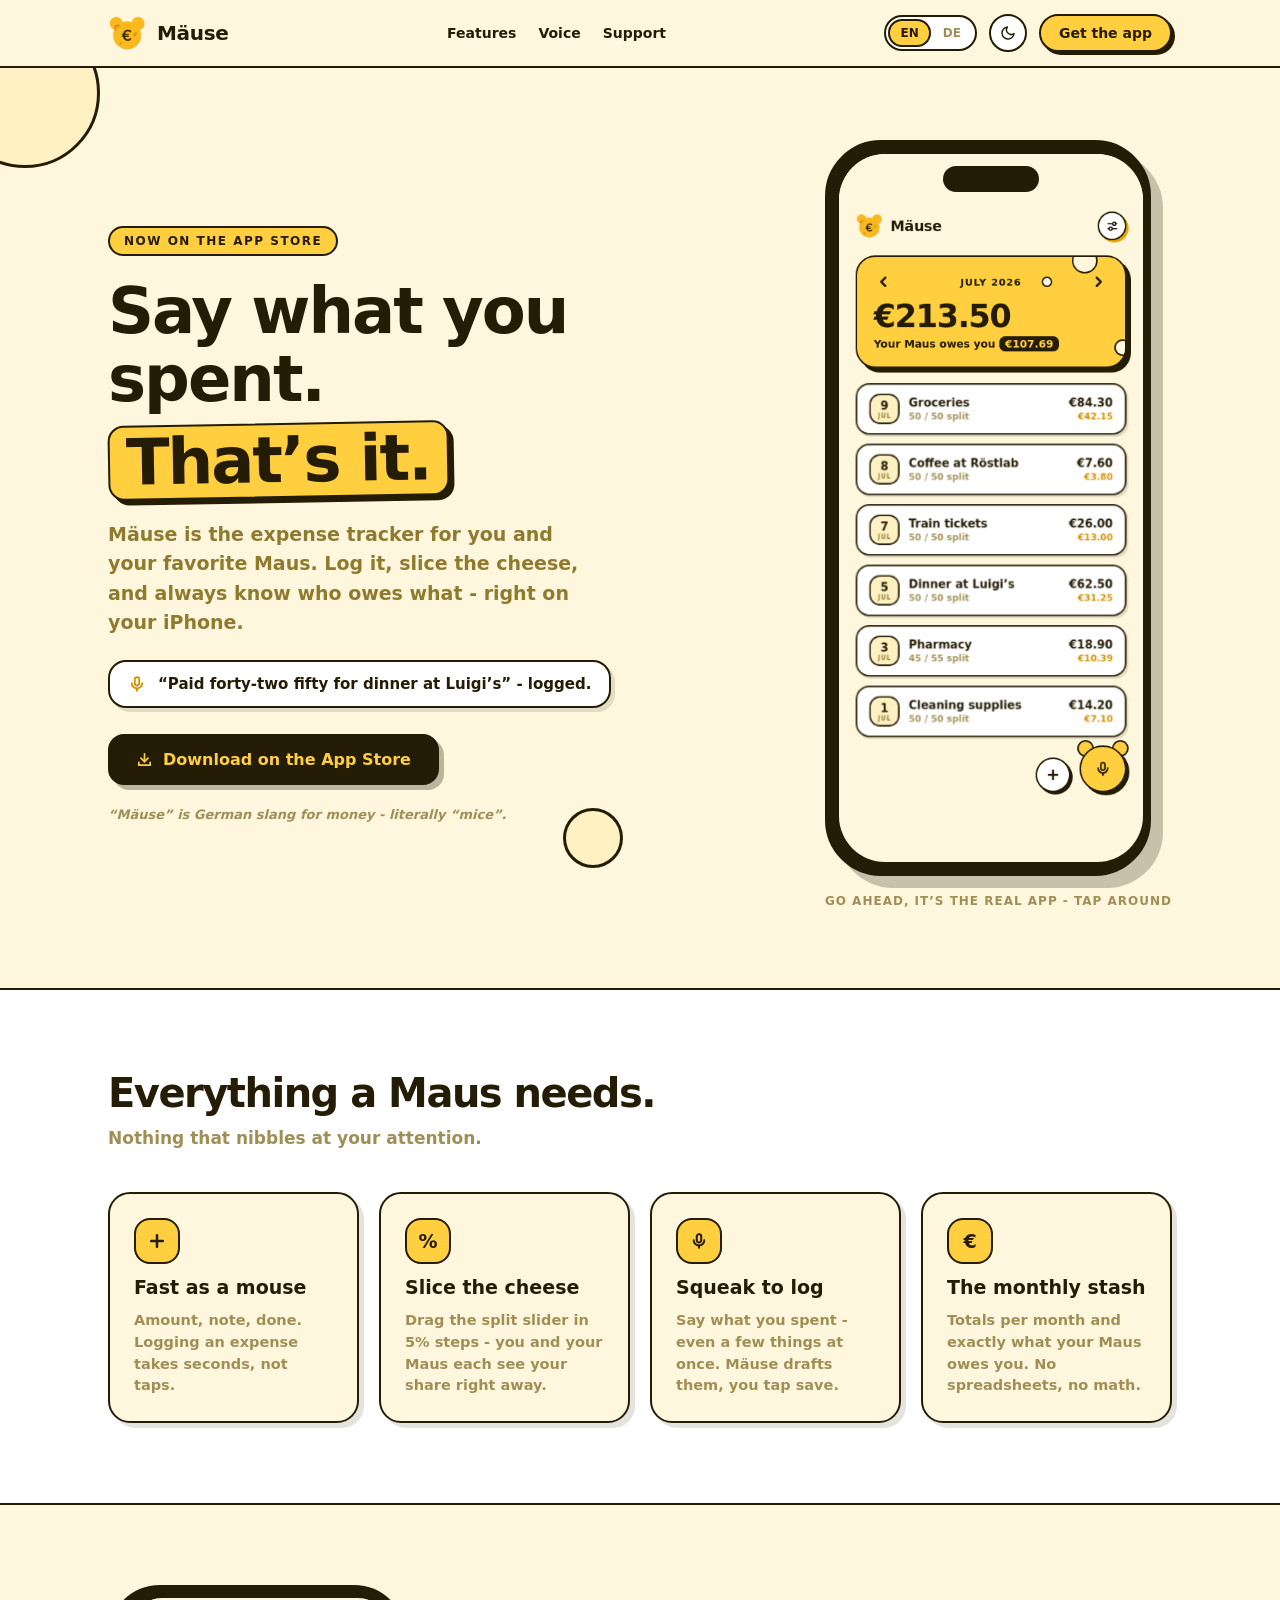
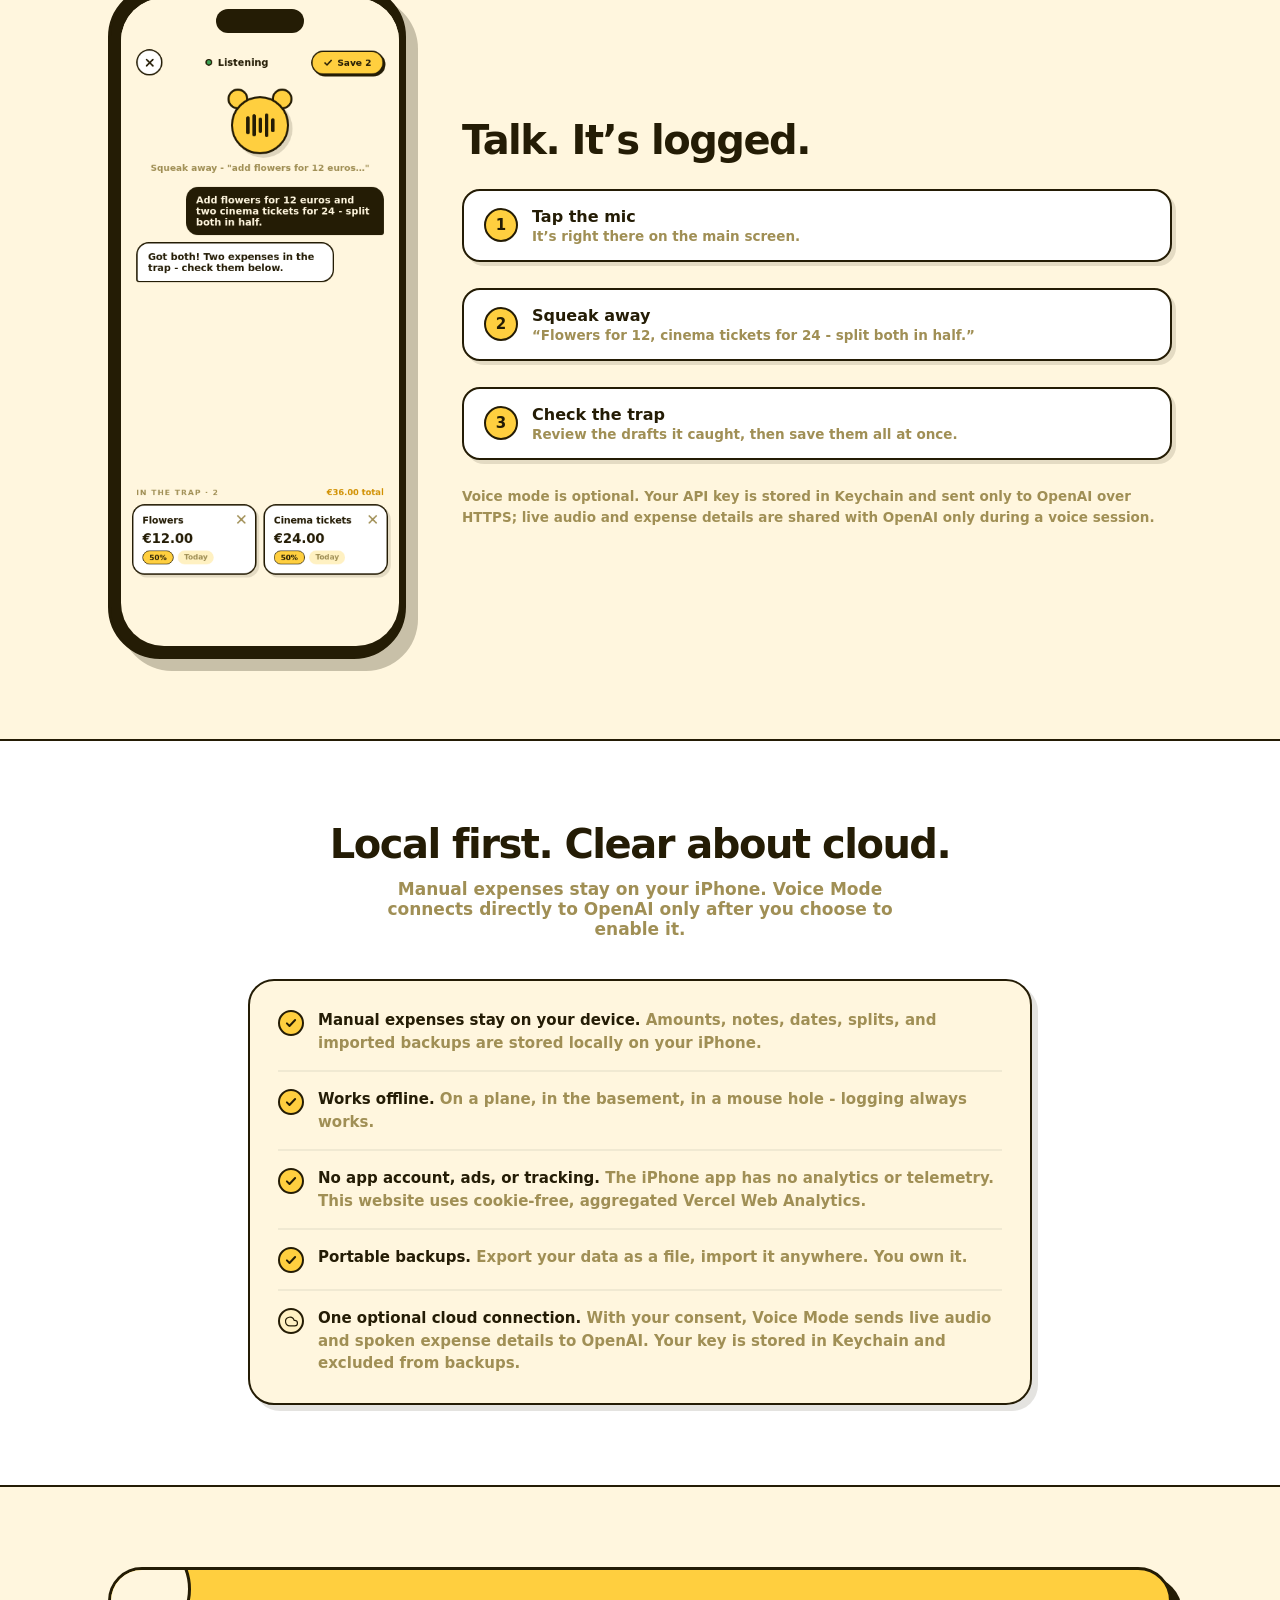
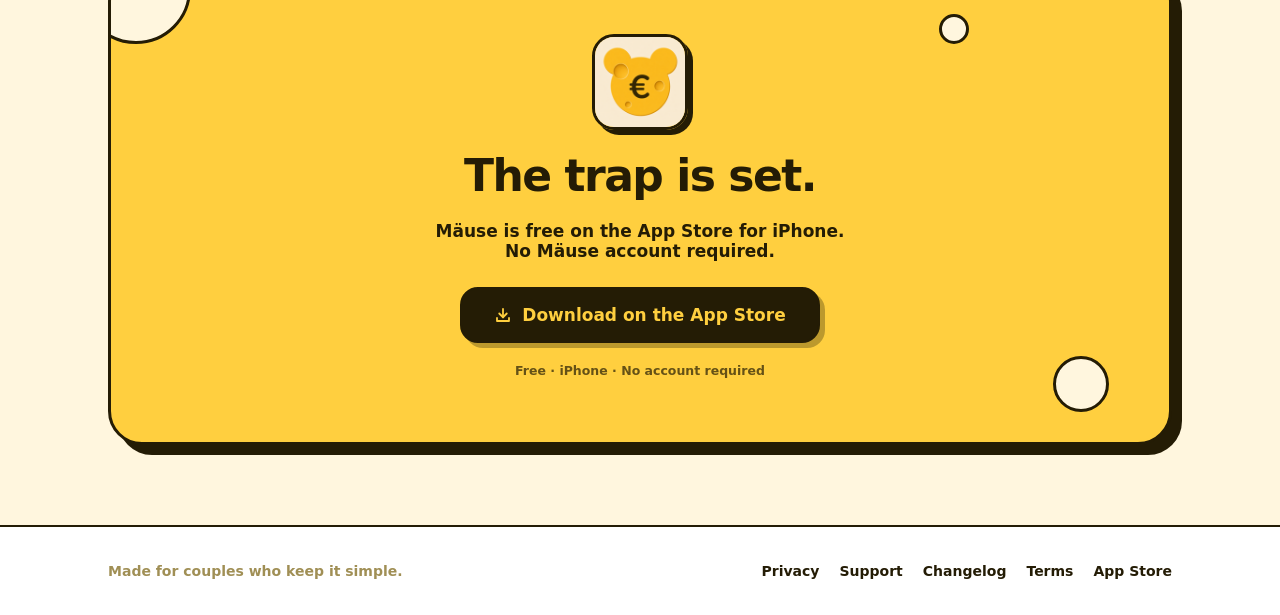
==== index.html @ eb9dfe43 "Remove public GitHub and source-code invitations from the site The iOS app repository is private. Dr" ====
<!DOCTYPE html>
<html lang="en">
<head>
<meta charset="UTF-8">
<meta name="viewport" content="width=device-width, initial-scale=1.0">
<title>Mäuse - Say what you spent. That's it.</title>
<meta name="description" content="Mäuse is a local-first iPhone expense tracker for two. Split shared costs, keep portable backups, and optionally add expenses with OpenAI-powered voice entry.">
<link rel="canonical" href="https://xn--muse-loa.app/">
<meta name="theme-color" content="#FFF6DE" media="(prefers-color-scheme: light)">
<meta name="theme-color" content="#211A09" media="(prefers-color-scheme: dark)">

<!-- Open Graph (Facebook, WhatsApp, iMessage, Slack, LinkedIn, …) -->
<meta property="og:type" content="website">
<meta property="og:url" content="https://xn--muse-loa.app/">
<meta property="og:site_name" content="Mäuse">
<meta property="og:title" content="Mäuse - Say what you spent. That's it.">
<meta property="og:description" content="A local-first expense tracker for two, with flexible splits, portable backups, and optional voice entry.">
<meta property="og:image" content="https://xn--muse-loa.app/assets/og-image.png">
<meta property="og:image:width" content="1200">
<meta property="og:image:height" content="630">
<meta property="og:image:alt" content="Mäuse coin-mouse logo with the tagline: Say what you spent. That's it.">
<meta property="og:locale" content="en_US">
<meta property="og:locale:alternate" content="de_DE">

<!-- Twitter / X -->
<meta name="twitter:card" content="summary_large_image">
<meta name="twitter:title" content="Mäuse - Say what you spent. That's it.">
<meta name="twitter:description" content="A local-first expense tracker for two, with flexible splits, portable backups, and optional voice entry.">
<meta name="twitter:image" content="https://xn--muse-loa.app/assets/og-image.png">
<meta name="twitter:image:alt" content="Mäuse coin-mouse logo with the tagline: Say what you spent. That's it.">

<link rel="icon" type="image/png" sizes="192x192" href="assets/coin-mouse.png">
<link rel="apple-touch-icon" href="assets/icon-180.png">
<link rel="stylesheet" href="style.css">
<script>
  // apply saved theme before first paint to avoid a flash
  try {
    if (localStorage.getItem('maeuse-site-theme') === 'dark') {
      document.documentElement.setAttribute('data-theme', 'dark');
    }
  } catch (e) {}
</script>
<script>
  window.va = window.va || function () { (window.vaq = window.vaq || []).push(arguments); };
</script>
<script defer src="/_vercel/insights/script.js"></script>
</head>
<body>

<!-- ===== HEADER ===== -->
<header class="site-header">
  <div class="container header-inner">
    <a href="#top" class="brand">
      <img class="brand-mark" src="assets/coin-mouse.png" alt="" aria-hidden="true">
      <span class="brand-name">Mäuse</span>
    </a>
    <nav class="main-nav">
      <a href="#features" data-i18n="navFeatures">Features</a>
      <a href="#voice" data-i18n="navVoice">Voice</a>
      <a href="support.html" data-i18n="navSupport">Support</a>
    </nav>
    <div class="header-actions">
      <div class="lang-switch" role="group" aria-label="Language">
        <button type="button" id="lang-en" aria-pressed="true">EN</button>
        <button type="button" id="lang-de" aria-pressed="false">DE</button>
      </div>
      <button type="button" class="icon-btn theme-toggle" id="theme-toggle" aria-label="Toggle dark mode">
        <svg class="icon-moon" width="16" height="16" viewBox="0 0 24 24" fill="none" stroke="currentColor" stroke-width="2.2" stroke-linecap="round" stroke-linejoin="round" aria-hidden="true"><path d="M21 12.79A9 9 0 1 1 11.21 3 7 7 0 0 0 21 12.79z"/></svg>
        <svg class="icon-sun" width="16" height="16" viewBox="0 0 24 24" fill="none" stroke="currentColor" stroke-width="2.2" stroke-linecap="round" aria-hidden="true"><circle cx="12" cy="12" r="4.5"/><line x1="12" y1="1.5" x2="12" y2="4"/><line x1="12" y1="20" x2="12" y2="22.5"/><line x1="1.5" y1="12" x2="4" y2="12"/><line x1="20" y1="12" x2="22.5" y2="12"/><line x1="4.6" y1="4.6" x2="6.3" y2="6.3"/><line x1="17.7" y1="17.7" x2="19.4" y2="19.4"/><line x1="4.6" y1="19.4" x2="6.3" y2="17.7"/><line x1="17.7" y1="6.3" x2="19.4" y2="4.6"/></svg>
      </button>
      <a href="#download" class="btn-nav-cta" data-i18n="navGet">Get the app</a>
    </div>
  </div>
</header>

<!-- ===== HERO ===== -->
<section id="top" class="hero">
  <div class="hole hole-1" aria-hidden="true"></div>
  <div class="hole hole-2" aria-hidden="true"></div>
  <div class="container hero-inner">
    <div class="hero-copy">
      <span class="hero-badge" data-i18n="badge">NOW ON THE APP STORE</span>
      <h1><span data-i18n="h1a">Say what you spent.</span><br><span class="h1-highlight" data-i18n="h1b">That's it.</span></h1>
      <p class="hero-sub" data-i18n="heroSub">Mäuse is the expense tracker for you and your favorite Maus. Log it, slice the cheese, and always know who owes what - right on your iPhone.</p>
      <div class="voice-hint">
        <svg width="18" height="18" viewBox="0 0 24 24" fill="none" stroke="#D19000" stroke-width="2.4" stroke-linecap="round" aria-hidden="true"><rect x="9" y="3" width="6" height="11" rx="3"/><path d="M5 11a7 7 0 0 0 14 0"/><line x1="12" y1="18" x2="12" y2="21"/></svg>
        <span data-i18n="voiceHint">"Paid forty-two fifty for dinner at Luigi's" - logged.</span>
      </div>
      <div class="hero-actions">
        <a href="https://apps.apple.com/de/app/m%C3%A4use/id6769447003" target="_blank" rel="noopener" class="btn-dark" data-link="appstore">
          <svg width="17" height="17" viewBox="0 0 24 24" fill="none" stroke="currentColor" stroke-width="2.4" stroke-linecap="round" stroke-linejoin="round" aria-hidden="true"><path d="M12 4v11"/><polyline points="7,10 12,15 17,10"/><path d="M4 16v4h16v-4"/></svg>
          <span data-i18n="downloadCta">Download on the App Store</span>
        </a>
      </div>
      <span class="slang-note" data-i18n="slang">"Mäuse" is German slang for money - literally "mice".</span>
    </div>

    <div class="phone-col">
      <div class="phone-frame lg">
        <div class="phone-screen">
          <div class="app-scale">
            <!-- ===== app mockup: main screen ===== -->
            <div class="app">
              <div class="app-top">
                <div class="app-brand">
                  <img class="app-mark" src="assets/coin-mouse.png" alt="" aria-hidden="true">
                  <span class="name">Mäuse</span>
                </div>
                <button type="button" class="app-settings-btn" id="app-settings" aria-label="Settings">
                  <svg width="15" height="15" viewBox="0 0 16 16"><line x1="2" y1="4.5" x2="14" y2="4.5" style="stroke:var(--icon)" stroke-width="1.8" stroke-linecap="round"/><line x1="2" y1="11.5" x2="14" y2="11.5" style="stroke:var(--icon)" stroke-width="1.8" stroke-linecap="round"/><circle cx="10.5" cy="4.5" r="2.2" style="fill:var(--card); stroke:var(--icon)" stroke-width="1.8"/><circle cx="5.5" cy="11.5" r="2.2" style="fill:var(--card); stroke:var(--icon)" stroke-width="1.8"/></svg>
                </button>
              </div>

              <div class="app-month-block" id="app-month-block">
                <div class="app-hero-card">
                  <div class="hole hole-a" aria-hidden="true"></div>
                  <div class="hole hole-b" aria-hidden="true"></div>
                  <div class="hole hole-c" aria-hidden="true"></div>
                  <div class="app-month-nav">
                    <button type="button" id="app-prev" aria-label="Previous month">
                      <svg width="26" height="26" viewBox="0 0 24 24" aria-hidden="true"><polyline points="14,7 9,12 14,17" fill="none" stroke="#241C05" stroke-width="2.8" stroke-linecap="round" stroke-linejoin="round"/></svg>
                    </button>
                    <span class="app-month-label" id="app-month-label">JULY 2026</span>
                    <button type="button" id="app-next" aria-label="Next month">
                      <svg width="26" height="26" viewBox="0 0 24 24" aria-hidden="true"><polyline points="10,7 15,12 10,17" fill="none" stroke="#241C05" stroke-width="2.8" stroke-linecap="round" stroke-linejoin="round"/></svg>
                    </button>
                  </div>
                  <div class="app-total">
                    <span class="big" id="app-total">€213.50</span>
                    <span class="owes">Your Maus owes you <span class="app-owes-chip" id="app-partner">€107.30</span></span>
                  </div>
                </div>
                <div class="app-list" id="app-list"></div>
              </div>

              <div class="app-fabs">
                <button type="button" class="app-fab app-fab-plus" id="app-plus" aria-label="New expense">
                  <div class="ear left"></div>
                  <div class="ear right"></div>
                  <div class="face">
                    <svg class="fab-glyph" width="20" height="20" viewBox="0 0 24 24" stroke-width="3" stroke-linecap="round"><line x1="12" y1="5" x2="12" y2="19"/><line x1="5" y1="12" x2="19" y2="12"/></svg>
                  </div>
                </button>
                <button type="button" class="app-fab app-fab-mic" id="app-mic" aria-label="Voice input">
                  <div class="ear left"></div>
                  <div class="ear right"></div>
                  <div class="face">
                    <svg class="fab-glyph" width="22" height="22" viewBox="0 0 24 24" fill="none" stroke-width="2.4" stroke-linecap="round"><rect x="9" y="3" width="6" height="11" rx="3"/><path d="M5 11a7 7 0 0 0 14 0"/><line x1="12" y1="18" x2="12" y2="21"/></svg>
                  </div>
                </button>
              </div>

              <!-- ===== editor sheet ===== -->
              <div class="app-overlay" id="ed-overlay" hidden>
                <div class="app-dim" data-close="ed"></div>
                <div class="app-sheet">
                  <div class="sheet-grab"><div></div></div>
                  <div class="sheet-head">
                    <button type="button" class="sheet-x" data-close="ed" aria-label="Close">
                      <svg width="13" height="13" viewBox="0 0 14 14" style="stroke:var(--icon)" stroke-width="2.4" stroke-linecap="round"><line x1="2" y1="2" x2="12" y2="12"/><line x1="12" y1="2" x2="2" y2="12"/></svg>
                    </button>
                    <span class="sheet-title" id="ed-title">New Expense</span>
                    <button type="button" class="sheet-save" id="ed-save" aria-label="Save expense">
                      <svg width="15" height="15" viewBox="0 0 16 16" fill="none" stroke="#241C05" stroke-width="2.6" stroke-linecap="round" stroke-linejoin="round"><polyline points="2.5,8.5 6,12 13.5,4"/></svg>
                    </button>
                  </div>
                  <div class="ed-amount">
                    <div class="ed-amount-row">
                      <span class="cur">€</span>
                      <span class="val empty" id="ed-amount">0.00</span>
                    </div>
                  </div>
                  <label class="ed-field" for="ed-note">
                    <span class="ed-field-icon" aria-hidden="true">
                      <svg width="13" height="13" viewBox="0 0 24 24" fill="none" stroke="#241C05" stroke-width="2.6" stroke-linecap="round" stroke-linejoin="round"><path d="M12 20h9"/><path d="M16.5 3.5a2.1 2.1 0 0 1 3 3L7 19l-4 1 1-4Z"/></svg>
                    </span>
                    <input id="ed-note" placeholder="Add a note" maxlength="40" autocomplete="off">
                  </label>
                  <button type="button" class="ed-field ed-date" id="ed-date" aria-label="Date">
                    <span class="ed-field-icon" aria-hidden="true">
                      <svg width="13" height="13" viewBox="0 0 24 24" fill="none" stroke="#241C05" stroke-width="2.6" stroke-linecap="round" stroke-linejoin="round"><rect x="3" y="5" width="18" height="16" rx="2"/><line x1="3" y1="10" x2="21" y2="10"/><line x1="8" y1="3" x2="8" y2="7"/><line x1="16" y1="3" x2="16" y2="7"/></svg>
                    </span>
                    <span class="ed-date-lab">DATE</span>
                    <span class="ed-date-val" id="ed-date-val">Jul 10, 2026</span>
                    <svg class="ed-date-chev" width="14" height="14" viewBox="0 0 24 24" fill="none" stroke="currentColor" stroke-width="2.8" stroke-linecap="round" stroke-linejoin="round" aria-hidden="true"><polyline points="9,6 15,12 9,18"/></svg>
                  </button>
                  <div class="ed-details">
                    <div class="ed-shares">
                      <div class="you">
                        <span class="lab">YOU</span>
                        <span class="pct" id="ed-you-pct">50%</span>
                        <span class="share" id="ed-you-share">€0.00</span>
                      </div>
                      <div class="maus">
                        <span class="lab">YOUR MAUS</span>
                        <span class="pct" id="ed-partner-pct">50%</span>
                        <span class="share" id="ed-partner-share">€0.00</span>
                      </div>
                    </div>
                    <div class="ed-bar" id="ed-bar" role="slider" aria-valuemin="0" aria-valuemax="100" aria-valuenow="50" aria-label="Partner share">
                      <div class="track"><div class="you-seg" id="ed-bar-you"></div><div class="maus-seg"></div></div>
                      <div class="handle" id="ed-bar-handle"></div>
                    </div>
                  </div>
                  <button type="button" class="ed-delete" id="ed-remove" hidden>
                    <svg width="14" height="14" viewBox="0 0 24 24" fill="none" stroke="currentColor" stroke-width="2.4" stroke-linecap="round" stroke-linejoin="round" aria-hidden="true"><polyline points="3,6 5,6 21,6"/><path d="M8 6V4h8v2"/><path d="M19 6l-1 14H6L5 6"/><line x1="10" y1="11" x2="10" y2="17"/><line x1="14" y1="11" x2="14" y2="17"/></svg>
                    Delete expense
                  </button>
                  <div class="ed-confirm" id="ed-confirm" hidden>
                    <div class="ed-confirm-card">
                      <span class="ed-confirm-title">Delete this expense?</span>
                      <button type="button" class="ed-confirm-yes" id="ed-confirm-yes">Delete expense</button>
                      <button type="button" class="ed-confirm-no" id="ed-confirm-no">Cancel</button>
                    </div>
                  </div>
                  <div class="ed-keypad" id="ed-keypad">
                    <button type="button" data-key="1">1</button>
                    <button type="button" data-key="2">2</button>
                    <button type="button" data-key="3">3</button>
                    <button type="button" data-key="4">4</button>
                    <button type="button" data-key="5">5</button>
                    <button type="button" data-key="6">6</button>
                    <button type="button" data-key="7">7</button>
                    <button type="button" data-key="8">8</button>
                    <button type="button" data-key="9">9</button>
                    <button type="button" data-key="." class="alt">.</button>
                    <button type="button" data-key="0">0</button>
                    <button type="button" data-key="back" class="alt" aria-label="Delete digit">⌫</button>
                  </div>
                </div>
              </div>

              <!-- ===== settings sheet ===== -->
              <div class="app-overlay" id="st-overlay" hidden>
                <div class="app-dim" data-close="st"></div>
                <div class="app-sheet">
                  <div class="sheet-grab"><div></div></div>
                  <div class="sheet-head">
                    <span class="st-title">Settings</span>
                    <button type="button" class="st-done" data-close="st">Done</button>
                  </div>
                  <div class="st-body">
                    <div class="st-card">
                      <span class="st-label">APPEARANCE</span>
                      <div class="st-seg" id="st-appearance">
                        <button type="button" data-val="System">System</button>
                        <button type="button" data-val="Light">Light</button>
                        <button type="button" data-val="Dark">Dark</button>
                      </div>
                      <div class="st-divider"></div>
                      <span class="st-label">LANGUAGE</span>
                      <div class="st-seg" id="st-language">
                        <button type="button" data-val="System">System</button>
                        <button type="button" data-val="English" class="sel">English</button>
                        <button type="button" data-val="Deutsch">Deutsch</button>
                      </div>
                    </div>
                    <div class="st-card">
                      <span class="st-label">VOICE MODE</span>
                      <div class="st-key-row">
                        <svg width="13" height="13" viewBox="0 0 24 24" fill="currentColor" aria-hidden="true" style="color:var(--sub)"><path d="M17 10V7a5 5 0 0 0-10 0v3H5v11h14V10h-2zm-8 0V7a3 3 0 0 1 6 0v3H9z"/></svg>
                        <div class="st-key-meta">
                          <span class="st-key-title">OpenAI API key</span>
                          <span class="key">sk-proj-••••••••••••</span>
                        </div>
                        <span class="ok">
                          <svg width="11" height="11" viewBox="0 0 16 16" fill="currentColor" aria-hidden="true"><path d="M8 1a7 7 0 1 0 0 14A7 7 0 0 0 8 1zm3.2 5.1L7.3 10.1 4.8 7.6l1-1 1.5 1.5 2.9-3z"/></svg>
                          Verified
                        </span>
                      </div>
                      <div class="st-toggle-row">
                        <div class="txt">
                          <span class="t">Enable Voice Mode</span>
                          <span class="b">Shows the mic button on the main screen</span>
                        </div>
                        <button type="button" class="st-toggle" id="st-voice-toggle" aria-pressed="true" aria-label="Enable voice mode"><div class="knob"></div></button>
                      </div>
                      <div class="st-toggle-row">
                        <div class="txt">
                          <span class="t">Haptic feedback</span>
                          <span class="b">Vibrate when listening starts and when expenses are captured</span>
                        </div>
                        <button type="button" class="st-toggle" id="st-haptics-toggle" aria-pressed="true" aria-label="Haptic feedback"><div class="knob"></div></button>
                      </div>
                    </div>
                    <div class="st-card">
                      <span class="st-label">BACKUP &amp; RESTORE</span>
                      <button type="button" class="st-export">
                        <svg width="15" height="15" viewBox="0 0 24 24" fill="none" stroke="#241C05" stroke-width="2.4" stroke-linecap="round" stroke-linejoin="round"><path d="M12 15V4"/><polyline points="7,9 12,4 17,9"/><path d="M4 15v4h16v-4"/></svg>
                        Export Backup
                      </button>
                      <button type="button" class="st-import">
                        <svg width="15" height="15" viewBox="0 0 24 24" fill="none" style="stroke:var(--icon)" stroke-width="2.4" stroke-linecap="round" stroke-linejoin="round"><path d="M12 4v11"/><polyline points="7,10 12,15 17,10"/><path d="M4 15v4h16v-4"/></svg>
                        Import Backup
                      </button>
                    </div>
                    <div class="st-card">
                      <span class="st-label">PRIVACY &amp; SUPPORT</span>
                      <a class="st-link" href="privacy.html" target="_blank" rel="noopener">
                        <svg width="14" height="14" viewBox="0 0 24 24" fill="currentColor" aria-hidden="true"><path d="M12 2 4 5v6c0 5 3.4 9.4 8 11 4.6-1.6 8-6 8-11V5l-8-3z"/></svg>
                        <span>Privacy Policy</span>
                        <svg class="st-link-ext" width="11" height="11" viewBox="0 0 24 24" fill="none" stroke="currentColor" stroke-width="2.6" stroke-linecap="round" stroke-linejoin="round" aria-hidden="true"><path d="M7 17 17 7"/><path d="M8 7h9v9"/></svg>
                      </a>
                      <a class="st-link" href="support.html" target="_blank" rel="noopener">
                        <svg width="14" height="14" viewBox="0 0 24 24" fill="currentColor" aria-hidden="true"><path d="M4 6h16v12H4V6zm2 2v2l6 3 6-3V8H6z"/></svg>
                        <span>Support</span>
                        <svg class="st-link-ext" width="11" height="11" viewBox="0 0 24 24" fill="none" stroke="currentColor" stroke-width="2.6" stroke-linecap="round" stroke-linejoin="round" aria-hidden="true"><path d="M7 17 17 7"/><path d="M8 7h9v9"/></svg>
                      </a>
                      <a class="st-link" href="terms.html" target="_blank" rel="noopener">
                        <svg width="14" height="14" viewBox="0 0 24 24" fill="currentColor" aria-hidden="true"><path d="M7 3h8l4 4v14H7V3zm8 1.5V8h3.5L15 4.5z"/></svg>
                        <span>Terms of Use</span>
                        <svg class="st-link-ext" width="11" height="11" viewBox="0 0 24 24" fill="none" stroke="currentColor" stroke-width="2.6" stroke-linecap="round" stroke-linejoin="round" aria-hidden="true"><path d="M7 17 17 7"/><path d="M8 7h9v9"/></svg>
                      </a>
                    </div>
                    <button type="button" class="st-card st-help" id="st-help">
                      <svg width="18" height="18" viewBox="0 0 24 24" fill="none" stroke="currentColor" stroke-width="2.4" stroke-linecap="round" aria-hidden="true"><circle cx="12" cy="12" r="9"/><path d="M9.5 9.5a2.5 2.5 0 1 1 3.6 2.2c-.8.4-1.6 1-1.6 2.3"/><circle cx="12" cy="17" r="1" fill="currentColor" stroke="none"/></svg>
                      <div class="txt">
                        <span class="t">Help &amp; About</span>
                        <span class="b">Review the Mäuse welcome guide</span>
                      </div>
                      <svg class="st-help-chev" width="12" height="12" viewBox="0 0 24 24" fill="none" stroke="currentColor" stroke-width="2.8" stroke-linecap="round" stroke-linejoin="round" aria-hidden="true"><polyline points="9,6 15,12 9,18"/></svg>
                    </button>
                  </div>
                </div>
              </div>

              <!-- ===== voice overlay ===== -->
              <div class="app-voice-overlay" id="vc-overlay" hidden>
                <div class="app-voice-top">
                  <button type="button" class="app-voice-x" data-close="vc" aria-label="Close voice input">
                    <svg width="13" height="13" viewBox="0 0 14 14" style="stroke:var(--icon)" stroke-width="2.4" stroke-linecap="round"><line x1="2" y1="2" x2="12" y2="12"/><line x1="12" y1="2" x2="2" y2="12"/></svg>
                  </button>
                  <div class="app-voice-state">
                    <div class="dot"></div>
                    <span class="label" id="vc-state">Listening…</span>
                  </div>
                  <button type="button" class="app-voice-save disabled" id="vc-save">
                    <svg width="13" height="13" viewBox="0 0 16 16" fill="none" stroke="#241C05" stroke-width="2.6" stroke-linecap="round" stroke-linejoin="round"><polyline points="2.5,8.5 6,12 13.5,4"/></svg>
                    <span id="vc-save-label">Save</span>
                  </button>
                </div>
                <div class="app-voice-mouse-block">
                  <div class="app-voice-mouse" aria-hidden="true">
                    <div class="ear left"></div>
                    <div class="ear right"></div>
                    <div class="face">
                      <div class="bar b1"></div>
                      <div class="bar b2"></div>
                      <div class="bar b3"></div>
                      <div class="bar b4"></div>
                      <div class="bar b5"></div>
                    </div>
                  </div>
                  <span class="app-voice-hint">Squeak away - "add flowers for 12 euros…"</span>
                </div>
                <div class="app-transcript">
                  <div class="bubble-user" id="vc-user" hidden><div class="bubble">Add flowers for 12 euros and two cinema tickets for 24 - split both in half.</div></div>
                  <div class="bubble-app" id="vc-app" hidden><div class="bubble">Got both! Two expenses in the trap - check them below.</div></div>
                </div>
                <div class="app-tray">
                  <div class="app-tray-head">
                    <span class="label" id="vc-count">IN THE TRAP · 0</span>
                    <span class="total" id="vc-total"></span>
                  </div>
                  <div class="none" id="vc-none">Nothing captured yet - keep talking.</div>
                  <div class="app-drafts" id="vc-drafts"></div>
                </div>
              </div>
            </div>
          </div>
          <div class="phone-notch" aria-hidden="true"></div>
        </div>
      </div>
      <p class="phone-caption" data-i18n="tapAround">GO AHEAD, IT'S THE REAL APP - TAP AROUND</p>
    </div>
  </div>
</section>

<!-- ===== FEATURES ===== -->
<section id="features" class="section on-card">
  <div class="container section-inner">
    <h2 data-i18n="featTitle">Everything a Maus needs.</h2>
    <p class="section-sub" data-i18n="featSub">Nothing that nibbles at your attention.</p>
    <div class="features-grid">
      <div class="feature-card">
        <div class="feature-icon">
          <svg width="20" height="20" viewBox="0 0 24 24" stroke="#241C05" stroke-width="3" stroke-linecap="round" aria-hidden="true"><line x1="12" y1="5" x2="12" y2="19"/><line x1="5" y1="12" x2="19" y2="12"/></svg>
        </div>
        <h3 data-i18n="f1t">Fast as a mouse</h3>
        <p data-i18n="f1b">Amount, note, done. Logging an expense takes seconds, not taps.</p>
      </div>
      <div class="feature-card">
        <div class="feature-icon">%</div>
        <h3 data-i18n="f2t">Slice the cheese</h3>
        <p data-i18n="f2b">Drag the split slider in 5% steps - you and your Maus each see your share right away.</p>
      </div>
      <div class="feature-card">
        <div class="feature-icon">
          <svg width="18" height="18" viewBox="0 0 24 24" fill="none" stroke="#241C05" stroke-width="2.6" stroke-linecap="round" aria-hidden="true"><rect x="9" y="3" width="6" height="11" rx="3"/><path d="M5 11a7 7 0 0 0 14 0"/><line x1="12" y1="18" x2="12" y2="21"/></svg>
        </div>
        <h3 data-i18n="f3t">Squeak to log</h3>
        <p data-i18n="f3b">Say what you spent - even a few things at once. Mäuse drafts them, you tap save.</p>
      </div>
      <div class="feature-card">
        <div class="feature-icon">€</div>
        <h3 data-i18n="f4t">The monthly stash</h3>
        <p data-i18n="f4b">Totals per month and exactly what your Maus owes you. No spreadsheets, no math.</p>
      </div>
    </div>
  </div>
</section>

<!-- ===== VOICE ===== -->
<section id="voice" class="section">
  <div class="container voice-inner">
    <div class="phone-col">
      <div class="phone-frame md">
        <div class="phone-screen">
          <div class="app-scale">
            <!-- ===== app mockup: voice screen ===== -->
            <div class="app">
              <div class="app-voice-top">
                <div class="app-voice-x" aria-hidden="true">
                  <svg width="13" height="13" viewBox="0 0 14 14" style="stroke:var(--icon)" stroke-width="2.4" stroke-linecap="round"><line x1="2" y1="2" x2="12" y2="12"/><line x1="12" y1="2" x2="2" y2="12"/></svg>
                </div>
                <div class="app-voice-state">
                  <div class="dot"></div>
                  <span class="label">Listening</span>
                </div>
                <div class="app-voice-save">
                  <svg width="13" height="13" viewBox="0 0 16 16" fill="none" stroke="#241C05" stroke-width="2.6" stroke-linecap="round" stroke-linejoin="round" aria-hidden="true"><polyline points="2.5,8.5 6,12 13.5,4"/></svg>
                  <span>Save 2</span>
                </div>
              </div>
              <div class="app-voice-mouse-block">
                <div class="app-voice-mouse" aria-hidden="true">
                  <div class="ear left"></div>
                  <div class="ear right"></div>
                  <div class="face">
                    <div class="bar b1"></div>
                    <div class="bar b2"></div>
                    <div class="bar b3"></div>
                    <div class="bar b4"></div>
                    <div class="bar b5"></div>
                  </div>
                </div>
                <span class="app-voice-hint">Squeak away - "add flowers for 12 euros…"</span>
              </div>
              <div class="app-transcript">
                <div class="bubble-user"><div class="bubble">Add flowers for 12 euros and two cinema tickets for 24 - split both in half.</div></div>
                <div class="bubble-app"><div class="bubble">Got both! Two expenses in the trap - check them below.</div></div>
              </div>
              <div class="app-tray">
                <div class="app-tray-head">
                  <span class="label">IN THE TRAP · 2</span>
                  <span class="total">€36.00 total</span>
                </div>
                <div class="app-drafts">
                  <div class="app-draft">
                    <div class="app-draft-head">
                      <span class="desc">Flowers</span>
                      <svg width="14" height="14" viewBox="0 0 14 14" style="stroke:var(--sub)" stroke-width="2.2" stroke-linecap="round" aria-hidden="true"><line x1="2" y1="2" x2="12" y2="12"/><line x1="12" y1="2" x2="2" y2="12"/></svg>
                    </div>
                    <span class="amount">€12.00</span>
                    <div class="app-draft-chips"><span class="pct">50%</span><span class="when">Today</span></div>
                  </div>
                  <div class="app-draft">
                    <div class="app-draft-head">
                      <span class="desc">Cinema tickets</span>
                      <svg width="14" height="14" viewBox="0 0 14 14" style="stroke:var(--sub)" stroke-width="2.2" stroke-linecap="round" aria-hidden="true"><line x1="2" y1="2" x2="12" y2="12"/><line x1="12" y1="2" x2="2" y2="12"/></svg>
                    </div>
                    <span class="amount">€24.00</span>
                    <div class="app-draft-chips"><span class="pct">50%</span><span class="when">Today</span></div>
                  </div>
                </div>
              </div>
            </div>
          </div>
          <div class="phone-notch" aria-hidden="true"></div>
        </div>
      </div>
    </div>

    <div class="voice-steps">
      <h2 data-i18n="vTitle">Talk. It's logged.</h2>
      <div class="voice-step">
        <span class="step-num">1</span>
        <div class="voice-step-text">
          <span class="t" data-i18n="v1t">Tap the mic</span>
          <span class="b" data-i18n="v1b">It's right there on the main screen.</span>
        </div>
      </div>
      <div class="voice-step">
        <span class="step-num">2</span>
        <div class="voice-step-text">
          <span class="t" data-i18n="v2t">Squeak away</span>
          <span class="b" data-i18n="v2b">"Flowers for 12, cinema tickets for 24 - split both in half."</span>
        </div>
      </div>
      <div class="voice-step">
        <span class="step-num">3</span>
        <div class="voice-step-text">
          <span class="t" data-i18n="v3t">Check the trap</span>
          <span class="b" data-i18n="v3b">Review the drafts it caught, then save them all at once.</span>
        </div>
      </div>
      <p class="voice-note" data-i18n="vNote">Voice mode is optional. Your API key is stored in Keychain and sent only to OpenAI over HTTPS; live audio and expense details are shared with OpenAI only during a voice session.</p>
    </div>
  </div>
</section>

<!-- ===== PRIVACY ===== -->
<section id="privacy" class="section on-card">
  <div class="container privacy-inner">
    <h2 data-i18n="pTitle">Local first. Clear about cloud.</h2>
    <p class="section-sub" data-i18n="pSub">Manual expenses stay on your iPhone. Voice Mode connects directly to OpenAI only after you choose to enable it.</p>
    <div class="privacy-card">
      <div class="privacy-item">
        <span class="privacy-check" aria-hidden="true"><svg width="12" height="12" viewBox="0 0 16 16" fill="none" stroke="#241C05" stroke-width="2.6" stroke-linecap="round" stroke-linejoin="round"><polyline points="2.5,8.5 6,12 13.5,4"/></svg></span>
        <div class="privacy-text"><strong data-i18n="p1t">Manual expenses stay on your device.</strong> <span data-i18n="p1b">Amounts, notes, dates, splits, and imported backups are stored locally on your iPhone.</span></div>
      </div>
      <div class="privacy-item">
        <span class="privacy-check" aria-hidden="true"><svg width="12" height="12" viewBox="0 0 16 16" fill="none" stroke="#241C05" stroke-width="2.6" stroke-linecap="round" stroke-linejoin="round"><polyline points="2.5,8.5 6,12 13.5,4"/></svg></span>
        <div class="privacy-text"><strong data-i18n="p2t">Works offline.</strong> <span data-i18n="p2b">On a plane, in the basement, in a mouse hole - logging always works.</span></div>
      </div>
      <div class="privacy-item">
        <span class="privacy-check" aria-hidden="true"><svg width="12" height="12" viewBox="0 0 16 16" fill="none" stroke="#241C05" stroke-width="2.6" stroke-linecap="round" stroke-linejoin="round"><polyline points="2.5,8.5 6,12 13.5,4"/></svg></span>
        <div class="privacy-text"><strong data-i18n="p3t">No app account, ads, or tracking.</strong> <span data-i18n="p3b">The iPhone app has no analytics or telemetry. This website uses cookie-free, aggregated Vercel Web Analytics.</span></div>
      </div>
      <div class="privacy-item">
        <span class="privacy-check" aria-hidden="true"><svg width="12" height="12" viewBox="0 0 16 16" fill="none" stroke="#241C05" stroke-width="2.6" stroke-linecap="round" stroke-linejoin="round"><polyline points="2.5,8.5 6,12 13.5,4"/></svg></span>
        <div class="privacy-text"><strong data-i18n="p4t">Portable backups.</strong> <span data-i18n="p4b">Export your data as a file, import it anywhere. You own it.</span></div>
      </div>
      <div class="privacy-item">
        <span class="privacy-check neutral" aria-hidden="true"><svg width="13" height="13" viewBox="0 0 24 24" fill="none" style="stroke:var(--icon)" stroke-width="2.2" stroke-linecap="round" stroke-linejoin="round"><path d="M18 10h-1.26A8 8 0 1 0 9 20h9a5 5 0 0 0 0-10z"/></svg></span>
        <div class="privacy-text"><strong data-i18n="p5t">One optional cloud connection.</strong> <span data-i18n="p5b">With your consent, Voice Mode sends live audio and spoken expense details to OpenAI. Your key is stored in Keychain and excluded from backups.</span></div>
      </div>
    </div>
  </div>
</section>

<!-- ===== DOWNLOAD ===== -->
<section id="download" class="section">
  <div class="container download-inner">
    <div class="download-banner">
      <div class="hole hole-a" aria-hidden="true"></div>
      <div class="hole hole-b" aria-hidden="true"></div>
      <div class="hole hole-c" aria-hidden="true"></div>
      <img class="download-appicon" src="assets/icon-192.png" alt="Mäuse app icon" width="96" height="96">
      <h2 data-i18n="dlTitle">The trap is set.</h2>
      <p data-i18n="dlBody">Mäuse is free on the App Store for iPhone. No Mäuse account required.</p>
      <a href="https://apps.apple.com/de/app/m%C3%A4use/id6769447003" target="_blank" rel="noopener" class="btn-download" data-link="appstore">
        <svg width="18" height="18" viewBox="0 0 24 24" fill="none" stroke="currentColor" stroke-width="2.4" stroke-linecap="round" stroke-linejoin="round" aria-hidden="true"><path d="M12 4v11"/><polyline points="7,10 12,15 17,10"/><path d="M4 16v4h16v-4"/></svg>
        <span data-i18n="downloadCta">Download on the App Store</span>
      </a>
      <span class="download-meta" data-i18n="dlMeta">Free · iPhone · No account required</span>
    </div>
  </div>
</section>

<!-- ===== FOOTER ===== -->
<footer class="site-footer">
  <div class="container footer-inner">
    <span class="footer-tag" data-i18n="footerTag">Made for couples who keep it simple.</span>
    <div class="footer-links">
      <a href="privacy.html" data-i18n="footerPrivacy">Privacy</a>
      <a href="support.html" data-i18n="footerSupport">Support</a>
      <a href="changelog.html" data-i18n="footerChangelog">Changelog</a>
      <a href="terms.html" data-i18n="footerTerms">Terms</a>
      <a href="https://apps.apple.com/de/app/m%C3%A4use/id6769447003" target="_blank" rel="noopener" data-link="appstore">App Store</a>
    </div>
  </div>
</footer>

<script src="app.js"></script>
</body>
</html>
---- style.css ----
/* ============================================================
   Mäuse - marketing site
   Cheese-yellow neo-brutalist design (relaunch 2026)
   ============================================================ */

:root {
  /* constants (same in both themes) */
  --yellow: #FFCF3F;
  --ink: #241C05;

  /* light theme */
  --bg: #FFF6DE;
  --card: #ffffff;
  --chip: #FFF1C2;
  --line: #F0E9D2;
  --text: #241C05;
  --icon: #241C05;
  --sub: #A08F55;
  --sub-deep: #8F7A2E;
  --rind: #D19000;
  --border: #241C05;
  --soft-border: #E8DFC4;
  --faint: #D6C79B;
  --faint2: #C4B584;
  --sh12: rgba(36, 28, 5, 0.12);
  --sh15: rgba(36, 28, 5, 0.15);
  --hard: #241C05;
  --bezel: #241C05;
  --bezel-sh: rgba(36, 28, 5, 0.25);
  --cta: #241C05;
  --cta-text: #FFCF3F;
  --cta-sh: rgba(36, 28, 5, 0.3);
  --user-bubble: #241C05;
  --user-bubble-text: #FFF6DE;
  --danger: #CE4A21;
  --danger-sh: rgba(206, 74, 33, 0.22);
  --fab-secondary-icon: #241C05;
  --dim: rgba(36, 28, 5, 0.35);
  --grab: rgba(36, 28, 5, 0.2);
  --handle: #241C05;
  --key2-bg: #FFF6DE;
  --sh2: rgba(36, 28, 5, 0.2);
}

html[data-theme="dark"] {
  --bg: #211A09;
  --card: #31280F;
  --chip: #3A3013;
  --line: #4A3E18;
  --text: #FFF6DE;
  --icon: #F5E9C8;
  --sub: #B9A96E;
  --sub-deep: #B9A96E;
  --rind: #FFB800;
  --border: #665423;
  --soft-border: #4A3E18;
  --faint: #6E5F33;
  --faint2: #6E5F33;
  --sh12: rgba(0, 0, 0, 0.35);
  --sh15: rgba(0, 0, 0, 0.45);
  --hard: #000000;
  --bezel: #0E0A02;
  --bezel-sh: rgba(0, 0, 0, 0.5);
  --cta: #FFCF3F;
  --cta-text: #241C05;
  --cta-sh: rgba(0, 0, 0, 0.45);
  --user-bubble: #FFCF3F;
  --user-bubble-text: #241C05;
  --danger: #FF8A5C;
  --danger-sh: rgba(255, 138, 92, 0.28);
  --fab-secondary-icon: #ffffff;
  --dim: rgba(0, 0, 0, 0.6);
  --grab: rgba(255, 246, 222, 0.25);
  --handle: #FFF3D6;
  --key2-bg: #2B2210;
  --sh2: rgba(0, 0, 0, 0.5);
}

* { box-sizing: border-box; }

html { scroll-behavior: smooth; }

body {
  margin: 0;
  background: var(--bg);
  color: var(--text);
  font-family: ui-rounded, "SF Pro Rounded", "Arial Rounded MT Bold", -apple-system, system-ui, sans-serif;
  font-weight: 700;
}

a { color: var(--rind); }
a:hover { color: #B87E00; }

.container {
  max-width: 1120px;
  margin: 0 auto;
  padding-left: clamp(18px, 4vw, 28px);
  padding-right: clamp(18px, 4vw, 28px);
}

/* ---------- animations ---------- */
@keyframes mz-earwig {
  0%, 86%, 100% { transform: rotate(0deg); }
  90% { transform: rotate(-9deg); }
  94% { transform: rotate(8deg); }
  97% { transform: rotate(-4deg); }
}
@keyframes mz-float {
  0%, 100% { transform: translateY(0); }
  50% { transform: translateY(-6px); }
}
@keyframes mz-bar {
  0% { transform: scaleY(0.35); }
  100% { transform: scaleY(1); }
}
@keyframes mz-pop {
  0% { transform: scale(0.82) translateY(10px); opacity: 0; }
  60% { transform: scale(1.04) translateY(-2px); opacity: 1; }
  100% { transform: scale(1) translateY(0); opacity: 1; }
}
@keyframes mz-monthin {
  from { opacity: 0; transform: translateX(14px); }
  to { opacity: 1; transform: translateX(0); }
}
@keyframes mz-fadein {
  from { opacity: 0; transform: translateY(8px); }
  to { opacity: 1; transform: translateY(0); }
}

@media (prefers-reduced-motion: reduce) {
  *, *::before, *::after { animation: none !important; }
  html { scroll-behavior: auto; }
}

/* ---------- brand mark (cheese-mouse from the iOS app) ---------- */
.brand-mark { width: 38px; height: 38px; display: block; }
.app-mark { width: 36px; height: 36px; display: block; }

/* ---------- floating cheese holes ---------- */
.hole {
  position: absolute;
  border-radius: 99px;
  background: var(--chip);
  border: 3px solid var(--border);
  animation: mz-float 8s ease-in-out infinite;
}

/* ---------- header ---------- */
.site-header {
  position: sticky; top: 0; z-index: 100;
  background: var(--bg);
  border-bottom: 2.5px solid var(--border);
}
.header-inner {
  padding-top: 14px; padding-bottom: 14px;
  padding-left: clamp(14px, 3.5vw, 28px);
  padding-right: clamp(14px, 3.5vw, 28px);
  display: flex; align-items: center; justify-content: space-between; gap: 16px;
}
.brand {
  display: flex; align-items: center; gap: 11px;
  text-decoration: none; color: var(--text);
}
.brand:hover { color: var(--text); }
.brand-name { font-size: 20px; font-weight: 800; letter-spacing: -0.3px; }

.main-nav { display: flex; align-items: center; gap: 22px; font-size: 14px; font-weight: 800; }
.main-nav a { text-decoration: none; color: var(--text); }

.header-actions { display: flex; align-items: center; gap: 12px; }

.icon-btn {
  width: 38px; height: 38px; border-radius: 99px;
  background: var(--card);
  border: 2px solid var(--border);
  display: flex; align-items: center; justify-content: center;
  color: var(--text);
  cursor: pointer;
  padding: 0;
  font: inherit;
  transition: transform 0.12s;
  flex-shrink: 0;
}
.icon-btn:active { transform: scale(0.92); }
a.icon-btn, a.icon-btn:hover { color: var(--text); text-decoration: none; }

.theme-toggle .icon-sun { display: none; }
html[data-theme="dark"] .theme-toggle .icon-moon { display: none; }
html[data-theme="dark"] .theme-toggle .icon-sun { display: block; }

.lang-switch {
  display: flex; align-items: center;
  background: var(--card);
  border: 2px solid var(--border);
  border-radius: 99px;
  padding: 2px;
  font-size: 12px; font-weight: 800;
}
.lang-switch button {
  font: inherit;
  padding: 5px 10px;
  border-radius: 99px;
  cursor: pointer;
  background: transparent;
  color: var(--sub);
  border: 2px solid transparent;
}
.lang-switch button[aria-pressed="true"] {
  background: var(--yellow);
  color: var(--ink);
  border-color: var(--ink);
}

.btn-nav-cta {
  display: inline-block;
  text-decoration: none;
  font-size: 14px; font-weight: 800;
  color: var(--ink);
  background: var(--yellow);
  border: 2.5px solid var(--ink);
  border-radius: 99px;
  padding: 9px 18px;
  box-shadow: 3px 3px 0 var(--hard);
  transition: transform 0.12s, box-shadow 0.12s;
  white-space: nowrap;
}
.btn-nav-cta:active { transform: translate(2px, 2px); box-shadow: 1px 1px 0 var(--hard); }
.btn-nav-cta:hover { color: var(--ink); }

@media (max-width: 700px) {
  .main-nav, .btn-nav-cta { display: none; }
}

/* ---------- hero ---------- */
.hero { position: relative; overflow: hidden; }
.hero .hole-1 { width: 150px; height: 150px; top: -50px; left: -50px; animation-duration: 9s; }
.hero .hole-2 { width: 60px; height: 60px; bottom: 120px; left: 44%; animation-duration: 7s; animation-delay: 1.5s; }

.hero-inner {
  padding-top: clamp(40px, 8vw, 72px);
  padding-bottom: clamp(48px, 9vw, 80px);
  display: flex; flex-wrap: wrap; align-items: center;
  gap: clamp(32px, 6vw, 56px);
  position: relative;
}
.hero-copy {
  flex: 1;
  min-width: min(420px, 100%);
  display: flex; flex-direction: column; gap: 22px;
}
.hero-badge {
  align-self: flex-start;
  font-size: 12px; font-weight: 800; letter-spacing: 1.5px;
  color: var(--ink);
  background: var(--yellow);
  border: 2px solid var(--ink);
  border-radius: 99px;
  padding: 6px 14px;
}
.hero h1 {
  margin: 0;
  font-size: clamp(38px, 8.5vw, 64px);
  font-weight: 800;
  letter-spacing: -2px;
  line-height: 1.05;
}
.h1-highlight {
  background: var(--yellow);
  color: var(--ink);
  border-radius: 16px;
  padding: 2px 16px;
  display: inline-block;
  border: 2.5px solid var(--ink);
  box-shadow: 5px 5px 0 var(--hard);
  transform: rotate(-1deg);
  margin-top: 10px;
}
.hero-sub {
  margin: 0;
  font-size: 19px; font-weight: 700; line-height: 1.55;
  color: var(--sub-deep);
  max-width: 480px;
}
.voice-hint {
  display: flex; align-items: center; gap: 12px;
  background: var(--card);
  border: 2.5px solid var(--border);
  border-radius: 18px;
  padding: 13px 18px;
  box-shadow: 4px 4px 0 var(--sh12);
  align-self: flex-start;
}
.voice-hint svg { flex-shrink: 0; }
.voice-hint span { font-size: 15px; font-weight: 700; }
.hero-actions { display: flex; flex-wrap: wrap; gap: 14px; padding-top: 4px; }

.btn-dark {
  display: inline-flex; align-items: center; gap: 10px;
  text-decoration: none;
  font-size: 16px; font-weight: 800;
  color: var(--cta-text);
  background: var(--cta);
  border: 2.5px solid var(--border);
  border-radius: 16px;
  padding: 14px 26px;
  box-shadow: 5px 5px 0 var(--cta-sh);
  transition: transform 0.12s, box-shadow 0.12s;
}
.btn-dark:active { transform: translate(2px, 2px); box-shadow: 2px 2px 0 var(--cta-sh); }
.btn-dark:hover { color: var(--cta-text); }

.btn-light {
  display: inline-flex; align-items: center; gap: 10px;
  text-decoration: none;
  font-size: 16px; font-weight: 800;
  color: var(--text);
  background: var(--card);
  border: 2.5px solid var(--border);
  border-radius: 16px;
  padding: 14px 26px;
  box-shadow: 5px 5px 0 var(--sh12);
  transition: transform 0.12s, box-shadow 0.12s;
}
.btn-light:active { transform: translate(2px, 2px); box-shadow: 2px 2px 0 var(--sh12); }
.btn-light:hover { color: var(--text); }

.slang-note {
  font-size: 13px; font-weight: 700; font-style: italic;
  color: var(--sub);
}

/* ---------- phone frames ---------- */
.phone-col { flex-shrink: 0; margin: 0 auto; }

.phone-frame {
  position: relative;
  background: var(--bezel);
  border: 3px solid var(--border);
  border-radius: 56px;
  box-shadow: 12px 12px 0 var(--bezel-sh);
  padding: 11px;
}
.phone-frame.lg { width: 326px; }
.phone-frame.md { width: 298px; border-radius: 52px; padding: 10px; }

.phone-screen {
  border-radius: 46px;
  overflow: hidden;
  position: relative;
  background: var(--bg);
  /* isolate the scaled, animating app layer - without this the whole
     page can fail to repaint while scrolled */
  contain: paint;
}
.phone-frame.lg .phone-screen { width: 304px; height: 708px; }
.phone-frame.md .phone-screen { width: 278px; height: 648px; border-radius: 43px; }

/* app UI is authored at 402x874 and scaled down to fit the frame */
.app-scale { width: 402px; height: 874px; transform-origin: top left; will-change: transform; }
.phone-frame.lg .app-scale { transform: scale(0.7562); }
.phone-frame.md .app-scale { transform: scale(0.6915); }

.phone-notch {
  position: absolute; top: 12px; left: 50%;
  transform: translateX(-50%);
  width: 96px; height: 26px;
  border-radius: 99px;
  background: #241C05;
}
.phone-frame.md .phone-notch { top: 11px; width: 88px; height: 24px; }

.phone-caption {
  text-align: center;
  font-size: 12px; font-weight: 800; letter-spacing: 1px;
  color: var(--sub);
  margin: 18px 0 0;
}

/* ---------- app mockup (shared) ---------- */
.app {
  width: 402px; height: 874px;
  position: relative;
  overflow: hidden;
  background: var(--bg);
  display: flex; flex-direction: column;
  padding-top: 62px;
}

.app-top {
  display: flex; align-items: center; justify-content: space-between;
  padding: 14px 22px 0;
}
.app-brand { display: flex; align-items: center; gap: 10px; }
.app-brand .name { font-size: 19px; font-weight: 800; letter-spacing: -0.3px; color: var(--text); }
.app-settings-btn {
  width: 38px; height: 38px; border-radius: 99px;
  background: var(--card);
  border: 2px solid var(--border);
  display: flex; align-items: center; justify-content: center;
  box-shadow: 3px 3px 0 #E8A800;
}

.app-month-block {
  flex: 1;
  display: flex; flex-direction: column;
  min-height: 0;
  animation: mz-monthin 0.35s ease;
}

.app-hero-card {
  margin: 20px 22px 0;
  background: var(--yellow);
  border: 2.5px solid var(--ink);
  border-radius: 26px;
  box-shadow: 6px 6px 0 var(--ink);
  padding: 20px 22px;
  position: relative;
  overflow: hidden;
  flex-shrink: 0;
}
.app-hero-card .hole { border-width: 2.5px; border-color: var(--ink); background: var(--bg); }
.app-hero-card .hole-a { width: 34px; height: 34px; top: -12px; right: 36px; animation-duration: 7s; }
.app-hero-card .hole-b { width: 22px; height: 22px; bottom: 14px; right: -8px; animation-duration: 9s; animation-delay: 1s; }
.app-hero-card .hole-c { width: 14px; height: 14px; top: 26px; right: 96px; animation-delay: 2s; }

.app-month-nav {
  display: flex; align-items: center; justify-content: space-between;
  padding-bottom: 8px;
  position: relative;
}
.app-month-nav button {
  background: none; border: none; padding: 0; cursor: pointer;
  display: flex; align-items: center;
}
.app-month-nav button[disabled] { opacity: 0.35; cursor: default; }
.app-month-label { font-size: 13px; font-weight: 800; letter-spacing: 1px; color: var(--ink); }

.app-total {
  display: flex; flex-direction: column; gap: 2px;
  position: relative;
}
.app-total .big {
  font-size: 42px; font-weight: 800; letter-spacing: -1.5px;
  color: var(--ink);
  font-variant-numeric: tabular-nums;
}
.app-total .owes { font-size: 14px; font-weight: 700; color: var(--ink); }
.app-owes-chip {
  background: var(--ink);
  color: var(--yellow);
  border-radius: 8px;
  padding: 2px 8px;
  display: inline-block;
  animation: mz-pop 0.5s cubic-bezier(0.34, 1.56, 0.64, 1);
}

.app-list {
  flex: 1;
  overflow: hidden;
  padding: 20px 22px 120px;
  display: flex; flex-direction: column; gap: 12px;
}
.app-row {
  display: flex; align-items: center; gap: 12px;
  background: var(--card);
  border: 2px solid var(--border);
  border-radius: 18px;
  padding: 12px 16px;
  box-shadow: 3px 3px 0 var(--sh12);
  animation: mz-fadein 0.4s ease both;
  flex-shrink: 0;
}
.app-date-chip {
  width: 40px; height: 40px;
  border-radius: 14px;
  background: var(--chip);
  border: 2px solid var(--border);
  display: flex; flex-direction: column; align-items: center; justify-content: center;
  flex-shrink: 0;
}
.app-date-chip .day { font-size: 15px; font-weight: 800; color: var(--text); }
.app-date-chip .mon { font-size: 8px; font-weight: 800; letter-spacing: 1px; color: var(--sub-deep); }
.app-row-mid { display: flex; flex-direction: column; gap: 2px; flex: 1; min-width: 0; }
.app-row-mid .desc {
  font-size: 15px; font-weight: 800; color: var(--text);
  white-space: nowrap; overflow: hidden; text-overflow: ellipsis;
}
.app-row-mid .split { font-size: 12px; font-weight: 700; color: var(--sub); }
.app-row-amounts { display: flex; flex-direction: column; gap: 2px; align-items: flex-end; }
.app-row-amounts .amount { font-size: 15px; font-weight: 800; color: var(--text); font-variant-numeric: tabular-nums; }
.app-row-amounts .partner { font-size: 12px; font-weight: 800; color: var(--rind); font-variant-numeric: tabular-nums; }

.app-empty {
  display: flex; flex-direction: column; align-items: center; gap: 14px;
  padding: 56px 20px 0;
  animation: mz-fadein 0.4s ease;
}
.app-empty .mouse { position: relative; width: 72px; height: 72px; }
.app-empty .mouse .ear {
  position: absolute; width: 26px; height: 26px; border-radius: 99px;
  background: var(--card); border: 2.5px solid var(--border);
  top: -9px; transform-origin: 80% 100%;
  animation: mz-earwig 5s ease-in-out infinite;
}
.app-empty .mouse .ear.left { left: -4px; }
.app-empty .mouse .ear.right { right: -4px; transform-origin: 20% 100%; animation-delay: 0.15s; }
.app-empty .mouse .face {
  position: absolute; inset: 0; border-radius: 99px;
  background: var(--card); border: 2.5px solid var(--border);
  display: flex; align-items: center; justify-content: center;
  font-size: 28px; font-weight: 800; color: var(--faint);
}
.app-empty .title { font-size: 16px; font-weight: 800; color: var(--text); }
.app-empty .hint { font-size: 13px; font-weight: 700; color: var(--sub); }

.app-fabs {
  position: absolute; right: 22px; bottom: 30px;
  display: flex; align-items: flex-end; gap: 12px;
}
.app-fab {
  position: relative;
  padding: 0;
  background: none;
  border: none;
  cursor: pointer;
  transition: transform 0.12s;
}
.app-fab .ear {
  position: absolute; width: 22px; height: 22px; border-radius: 99px;
  background: var(--yellow); border: 2.5px solid var(--ink);
  top: -7px; transform-origin: 80% 100%;
  animation: mz-earwig 5s ease-in-out 1s infinite;
  pointer-events: none;
}
.app-fab .ear.left { left: -3px; }
.app-fab .ear.right { right: -3px; transform-origin: 20% 100%; animation-delay: 1.15s; }
.app-fab .face {
  position: absolute; inset: 0; border-radius: 99px;
  display: flex; align-items: center; justify-content: center;
}
.app-fab .fab-glyph { stroke: var(--ink); }

/* Voice ready: plus secondary (left), mic primary mouse-coin (right) */
.app-fab-plus { width: 46px; height: 46px; }
.app-fab-plus .ear { display: none; }
.app-fab-plus .face {
  background: var(--card);
  border: 2.5px solid var(--border);
  box-shadow: 3px 3px 0 var(--ink);
}
.app-fab-plus .fab-glyph { stroke: var(--fab-secondary-icon); }

.app-fab-mic { width: 62px; height: 62px; }
.app-fab-mic .face {
  background: var(--yellow);
  border: 2.5px solid var(--ink);
  box-shadow: 4px 4px 0 var(--ink);
}

.app-fab:hover { transform: translateY(-2px); }
.app-fab:active { transform: translate(2px, 2px) scale(0.96); }
.app-fab-plus:active { box-shadow: none; }
.app.no-voice .app-fab-mic { display: none; }
.app.no-voice .app-fab-plus { width: 62px; height: 62px; }
.app.no-voice .app-fab-plus .ear { display: block; }
.app.no-voice .app-fab-plus .face {
  background: var(--yellow);
  border: 2.5px solid var(--ink);
  box-shadow: 4px 4px 0 var(--ink);
}
.app.no-voice .app-fab-plus .fab-glyph { stroke: var(--ink); }

/* ---------- app voice screen ---------- */
.app-voice-top {
  display: flex; align-items: center; justify-content: space-between;
  padding: 12px 22px;
}
.app-voice-x {
  width: 38px; height: 38px; border-radius: 99px;
  background: var(--card);
  border: 2px solid var(--border);
  display: flex; align-items: center; justify-content: center;
}
.app-voice-state { display: flex; align-items: center; gap: 8px; }
.app-voice-state .dot {
  width: 10px; height: 10px; border-radius: 99px;
  background: #3CA455;
  border: 2px solid var(--border);
}
.app-voice-state .label { font-size: 14px; font-weight: 800; color: var(--text); }
.app-voice-save {
  display: flex; align-items: center; gap: 7px;
  background: var(--yellow);
  border: 2px solid var(--ink);
  border-radius: 99px;
  padding: 8px 16px;
  box-shadow: 2.5px 2.5px 0 var(--ink);
  font-size: 13px; font-weight: 800; color: var(--ink);
}

.app-voice-mouse-block {
  display: flex; flex-direction: column; align-items: center; gap: 12px;
  padding: 18px 22px 4px;
}
.app-voice-mouse { position: relative; width: 84px; height: 84px; }
.app-voice-mouse .ear {
  position: absolute; width: 30px; height: 30px; border-radius: 99px;
  background: var(--yellow); border: 3px solid var(--ink);
  top: -11px; transform-origin: 80% 100%;
  animation: mz-earwig 3.5s ease-in-out infinite;
}
.app-voice-mouse .ear.left { left: -5px; }
.app-voice-mouse .ear.right { right: -5px; transform-origin: 20% 100%; animation-delay: 0.12s; }
.app-voice-mouse .face {
  position: absolute; inset: 0; border-radius: 99px;
  background: var(--yellow); border: 3px solid var(--ink);
  box-shadow: 5px 5px 0 var(--sh15);
  display: flex; align-items: center; justify-content: center; gap: 4px;
}
.app-voice-mouse .bar {
  width: 5px; border-radius: 99px; background: var(--ink);
  animation: mz-bar 0.7s ease-in-out infinite alternate;
}
.app-voice-mouse .b1 { height: 26px; }
.app-voice-mouse .b2 { height: 32px; animation-duration: 0.6s; animation-delay: 0.15s; }
.app-voice-mouse .b3 { height: 22px; animation-duration: 0.8s; animation-delay: 0.3s; }
.app-voice-mouse .b4 { height: 34px; animation-duration: 0.65s; animation-delay: 0.1s; }
.app-voice-mouse .b5 { height: 20px; animation-duration: 0.75s; animation-delay: 0.22s; }
.app-voice-hint { font-size: 13px; font-weight: 700; color: var(--sub); }

.app-transcript {
  flex: 1;
  display: flex; flex-direction: column; gap: 10px;
  padding: 16px 22px 0;
  overflow: hidden;
}
.bubble-user { display: flex; justify-content: flex-end; }
.bubble-user .bubble {
  max-width: 80%;
  background: var(--user-bubble);
  border-radius: 18px 18px 4px 18px;
  padding: 11px 15px;
  font-size: 14px; font-weight: 600;
  color: var(--user-bubble-text);
}
.bubble-app { display: flex; justify-content: flex-start; }
.bubble-app .bubble {
  max-width: 80%;
  background: var(--card);
  border: 2px solid var(--border);
  border-radius: 18px 18px 18px 4px;
  padding: 11px 15px;
  font-size: 14px; font-weight: 700;
  color: var(--text);
}

.app-tray { padding: 14px 16px 40px; display: flex; flex-direction: column; gap: 10px; }
.app-tray-head {
  display: flex; align-items: center; justify-content: space-between;
  padding: 0 6px;
}
.app-tray-head .label { font-size: 11px; font-weight: 800; letter-spacing: 1.5px; color: var(--sub); }
.app-tray-head .total { font-size: 12px; font-weight: 800; color: var(--rind); font-variant-numeric: tabular-nums; }
.app-drafts { display: flex; gap: 10px; }
.app-draft {
  flex: 1;
  background: var(--card);
  border: 2.5px solid var(--border);
  border-radius: 18px;
  box-shadow: 4px 4px 0 var(--sh12);
  padding: 13px;
  display: flex; flex-direction: column; gap: 7px;
}
.app-draft-head { display: flex; justify-content: space-between; align-items: flex-start; gap: 8px; }
.app-draft-head .desc { font-size: 13.5px; font-weight: 800; color: var(--text); }
.app-draft .amount { font-size: 19px; font-weight: 800; color: var(--text); font-variant-numeric: tabular-nums; }
.app-draft-chips { display: flex; gap: 6px; }
.app-draft-chips .pct {
  font-size: 10.5px; font-weight: 800; color: var(--ink);
  background: var(--yellow);
  border: 1.5px solid var(--ink);
  border-radius: 99px;
  padding: 3px 9px;
}
.app-draft-chips .when {
  font-size: 10.5px; font-weight: 700; color: var(--sub);
  background: var(--chip);
  border-radius: 99px;
  padding: 3px 9px;
}

/* ---------- interactive app: shared ---------- */
.app [hidden] { display: none !important; }

.app button {
  font-family: inherit;
  cursor: pointer;
}

.app-row { cursor: pointer; transition: transform 0.12s, box-shadow 0.12s; }
.app-row:active { transform: translate(2px, 2px); box-shadow: 1px 1px 0 var(--sh12); }
.app-row.is-new { animation: mz-pop 0.55s cubic-bezier(0.34, 1.56, 0.64, 1); }

.app-settings-btn {
  cursor: pointer;
  padding: 0;
  transition: transform 0.12s, box-shadow 0.12s;
}
.app-settings-btn:active { transform: translate(2px, 2px); box-shadow: 1px 1px 0 #E8A800; }

/* overlays + bottom sheets */
.app-overlay { position: absolute; inset: 0; z-index: 40; }
.app-dim {
  position: absolute; inset: 0;
  background: var(--dim);
  animation: mz-dim 0.3s ease;
}
@keyframes mz-dim {
  from { opacity: 0; }
  to { opacity: 1; }
}
@keyframes mz-sheet {
  from { transform: translateY(100%); }
  to { transform: translateY(0); }
}
.app-sheet {
  position: absolute; left: 0; right: 0; bottom: 0; top: 88px;
  background: var(--bg);
  border: 2.5px solid var(--border);
  border-bottom: none;
  border-radius: 30px 30px 0 0;
  animation: mz-sheet 0.4s cubic-bezier(0.32, 1.25, 0.55, 1);
  display: flex; flex-direction: column;
  overflow: hidden;
}
.sheet-grab { display: flex; justify-content: center; padding: 10px 0 2px; }
.sheet-grab div { width: 40px; height: 5px; border-radius: 99px; background: var(--grab); }
.sheet-head {
  display: flex; align-items: center; justify-content: space-between;
  padding: 6px 22px 0;
}
.sheet-title { font-size: 16px; font-weight: 800; color: var(--text); }
.sheet-x {
  width: 38px; height: 38px; border-radius: 99px;
  background: var(--card);
  border: 2px solid var(--border);
  display: flex; align-items: center; justify-content: center;
  transition: transform 0.12s;
}
.sheet-x:active { transform: scale(0.92); }
.sheet-save {
  width: 38px; height: 38px; border-radius: 99px;
  background: var(--yellow);
  border: 2px solid var(--ink);
  box-shadow: 2.5px 2.5px 0 var(--ink);
  display: flex; align-items: center; justify-content: center;
  transition: transform 0.12s, box-shadow 0.12s, opacity 0.2s;
}
.sheet-save:active { transform: translate(2px, 2px); box-shadow: 0.5px 0.5px 0 var(--ink); }
.sheet-save.disabled { opacity: 0.4; }

/* ---------- editor sheet ---------- */
.ed-amount {
  display: flex; flex-direction: column; align-items: center; gap: 8px;
  padding: 16px 22px 0;
}
.ed-amount-row { display: flex; align-items: baseline; gap: 6px; }
.ed-amount-row .cur { font-size: 24px; font-weight: 700; color: var(--sub); }
.ed-amount-row .val {
  font-size: 48px; font-weight: 800; letter-spacing: -2px;
  font-variant-numeric: tabular-nums;
  border-bottom: 4px solid var(--yellow);
  color: var(--text);
}
.ed-amount-row .val.empty { color: var(--faint); }

.ed-field {
  margin: 16px 22px 0;
  display: flex; align-items: center; gap: 10px;
  height: 50px;
  padding: 0 16px;
  background: var(--card);
  border: 2px solid var(--border);
  border-radius: 15px;
  box-shadow: 0 3px 0 var(--sh12);
  cursor: text;
}
.ed-field-icon {
  width: 24px; height: 24px; border-radius: 99px; flex-shrink: 0;
  background: var(--yellow);
  border: 1.5px solid var(--ink);
  display: flex; align-items: center; justify-content: center;
}
.ed-field input {
  flex: 1;
  border: none; outline: none; background: transparent;
  text-align: left;
  font-size: 14px; font-weight: 800;
  color: var(--text);
  font-family: ui-rounded, "SF Pro Rounded", "Arial Rounded MT Bold", -apple-system, system-ui, sans-serif;
  min-width: 0;
}
.ed-field input::placeholder { color: var(--sub); }
.ed-date {
  margin-top: 12px;
  cursor: pointer;
  font-family: inherit;
  color: inherit;
  width: calc(100% - 44px);
  box-sizing: border-box;
}
.ed-date-lab {
  font-size: 10px; font-weight: 800; letter-spacing: 1.3px; color: var(--sub);
}
.ed-date-val {
  margin-left: auto;
  font-size: 14px; font-weight: 800; color: var(--text);
}
.ed-date-chev { color: var(--sub); flex-shrink: 0; }

.ed-details {
  margin: 12px 22px 0;
  background: var(--card);
  border: 2.5px solid var(--border);
  border-radius: 22px;
  box-shadow: 4px 4px 0 var(--sh12);
  padding: 14px 18px;
  display: flex; flex-direction: column; gap: 11px;
}
.ed-shares { display: flex; justify-content: space-between; }
.ed-shares > div { display: flex; flex-direction: column; gap: 2px; }
.ed-shares .maus { align-items: flex-end; }
.ed-shares .lab { font-size: 10px; font-weight: 800; letter-spacing: 1.5px; color: var(--sub); }
.ed-shares .maus .lab { color: var(--rind); }
.ed-shares .pct { font-size: 19px; font-weight: 800; color: var(--text); font-variant-numeric: tabular-nums; }
.ed-shares .maus .pct { color: var(--rind); }
.ed-shares .share { font-size: 12px; font-weight: 700; color: var(--sub); font-variant-numeric: tabular-nums; }

.ed-bar { position: relative; height: 30px; display: flex; align-items: center; touch-action: none; cursor: ew-resize; }
.ed-bar .track {
  width: 100%; height: 20px;
  border-radius: 99px;
  border: 2.5px solid var(--border);
  overflow: hidden;
  display: flex;
}
.ed-bar .you-seg { background: var(--chip); width: 50%; }
.ed-bar .maus-seg { flex: 1; background: var(--yellow); }
.ed-bar .handle {
  position: absolute;
  transform: translateX(-50%);
  width: 9px; height: 30px;
  border-radius: 99px;
  background: var(--handle);
  box-shadow: 2px 2px 0 var(--sh2);
  left: 50%;
  pointer-events: none;
}
.ed-bar.dragging .you-seg,
.ed-bar.dragging .handle { transition: none; }

.ed-delete {
  margin: 12px 22px 0;
  height: 46px;
  display: flex; align-items: center; justify-content: center; gap: 8px;
  background: var(--card);
  border: 2px solid var(--danger);
  border-radius: 15px;
  box-shadow: 3px 3px 0 var(--danger-sh);
  color: var(--danger);
  font-size: 14px; font-weight: 800;
  font-family: inherit;
  transition: transform 0.12s, box-shadow 0.12s;
}
.ed-delete:active { transform: translate(2px, 2px); box-shadow: 1px 1px 0 var(--danger-sh); }

.ed-confirm {
  position: absolute; inset: 0; z-index: 5;
  background: var(--dim);
  display: flex; align-items: flex-end; justify-content: center;
  padding: 18px;
  animation: mz-dim 0.2s ease;
}
.ed-confirm-card {
  width: 100%;
  background: var(--card);
  border: 2.5px solid var(--border);
  border-radius: 22px;
  box-shadow: 4px 4px 0 var(--sh12);
  padding: 18px;
  display: flex; flex-direction: column; gap: 10px;
  margin-bottom: 24px;
}
.ed-confirm-title {
  text-align: center;
  font-size: 15px; font-weight: 800; color: var(--text);
  padding: 4px 0 6px;
}
.ed-confirm-yes {
  height: 46px;
  border-radius: 14px;
  border: 2px solid var(--danger);
  background: var(--card);
  color: var(--danger);
  font-size: 14px; font-weight: 800;
  font-family: inherit;
  box-shadow: 3px 3px 0 var(--danger-sh);
}
.ed-confirm-no {
  height: 46px;
  border-radius: 14px;
  border: 2px solid var(--border);
  background: var(--card);
  color: var(--text);
  font-size: 14px; font-weight: 800;
  font-family: inherit;
}

.ed-keypad {
  margin-top: auto;
  padding: 12px 22px 42px;
  display: grid;
  grid-template-columns: repeat(3, 1fr);
  gap: 9px;
}
.ed-keypad button {
  height: 50px;
  background: var(--card);
  border: 2px solid var(--border);
  border-radius: 14px;
  display: flex; align-items: center; justify-content: center;
  font-size: 21px; font-weight: 800;
  color: var(--text);
  transition: transform 0.1s;
}
.ed-keypad button.alt { background: var(--key2-bg); border-color: var(--soft-border); }
.ed-keypad button:active { transform: scale(0.94); }

/* ---------- settings sheet ---------- */
.st-title { font-size: 20px; font-weight: 800; color: var(--text); }
.st-done {
  font-size: 14px; font-weight: 800;
  color: var(--ink);
  background: var(--yellow);
  border: 2px solid var(--ink);
  border-radius: 99px;
  padding: 7px 16px;
  box-shadow: 2.5px 2.5px 0 var(--ink);
  transition: transform 0.12s, box-shadow 0.12s;
}
.st-done:active { transform: translate(2px, 2px); box-shadow: 0.5px 0.5px 0 var(--ink); }

.st-body {
  flex: 1;
  overflow: auto;
  display: flex; flex-direction: column; gap: 16px;
  padding: 18px 22px 40px;
}
.st-card {
  background: var(--card);
  border: 2.5px solid var(--border);
  border-radius: 22px;
  box-shadow: 4px 4px 0 var(--sh12);
  padding: 18px;
  display: flex; flex-direction: column; gap: 14px;
}
.st-label { font-size: 11px; font-weight: 800; letter-spacing: 1.5px; color: var(--sub); }
.st-divider { height: 2px; background: var(--line); }
.st-seg {
  display: flex;
  background: var(--chip);
  border: 2px solid var(--border);
  border-radius: 99px;
  padding: 3px;
}
.st-seg button {
  flex: 1;
  text-align: center;
  font-size: 13px; font-weight: 700;
  color: var(--sub);
  background: none;
  border: 2px solid transparent;
  border-radius: 99px;
  padding: 7px 0;
}
.st-seg button.sel {
  font-weight: 800;
  color: var(--ink);
  background: var(--yellow);
  border-color: var(--ink);
}
.st-key-row {
  display: flex; align-items: center; gap: 10px;
  background: var(--chip);
  border: 1.5px solid var(--border);
  border-radius: 10px;
  padding: 10px 12px;
  min-height: 48px;
}
.st-key-meta { flex: 1; display: flex; flex-direction: column; gap: 2px; min-width: 0; }
.st-key-title { font-size: 12px; font-weight: 800; color: var(--text); }
.st-key-row .key {
  font-size: 11px; font-weight: 700; color: var(--sub);
  font-family: ui-monospace, SFMono-Regular, Menlo, Monaco, Consolas, monospace;
  overflow: hidden; text-overflow: ellipsis; white-space: nowrap;
}
.st-key-row .ok {
  display: inline-flex; align-items: center; gap: 4px;
  font-size: 10px; font-weight: 800; color: #3CA455; flex-shrink: 0;
}
.st-toggle-row { display: flex; align-items: center; justify-content: space-between; gap: 12px; }
.st-toggle-row .txt { display: flex; flex-direction: column; gap: 2px; min-width: 0; }
.st-toggle-row .t { font-size: 14px; font-weight: 800; color: var(--text); }
.st-toggle-row .b { font-size: 12px; font-weight: 700; color: var(--sub); }
.st-toggle {
  width: 56px; height: 32px;
  border-radius: 99px;
  border: 2.5px solid var(--border);
  position: relative;
  background: var(--line);
  transition: background 0.25s;
  padding: 0;
  flex-shrink: 0;
}
.st-toggle[aria-pressed="true"] { background: var(--yellow); }
.st-toggle .knob {
  position: absolute; left: 2px; top: 1.5px;
  width: 24px; height: 24px;
  border-radius: 99px;
  background: #fff;
  border: 2px solid var(--ink);
  transition: transform 0.3s cubic-bezier(0.34, 1.4, 0.64, 1);
  transform: translateX(0);
}
.st-toggle[aria-pressed="true"] .knob { transform: translateX(24px); }
.st-export {
  display: flex; align-items: center; justify-content: center; gap: 8px;
  background: var(--yellow);
  border: 2px solid var(--ink);
  border-radius: 14px;
  padding: 12px 0;
  box-shadow: 3px 3px 0 var(--ink);
  font-size: 14px; font-weight: 800;
  color: var(--ink);
  transition: transform 0.12s, box-shadow 0.12s;
}
.st-export:active { transform: translate(2px, 2px); box-shadow: 1px 1px 0 var(--ink); }
.st-import {
  display: flex; align-items: center; justify-content: center; gap: 8px;
  background: var(--card);
  border: 2px solid var(--border);
  border-radius: 14px;
  padding: 12px 0;
  box-shadow: 3px 3px 0 var(--ink);
  font-size: 14px; font-weight: 800;
  color: var(--text);
  transition: transform 0.12s, box-shadow 0.12s;
}
.st-import:active { transform: translate(2px, 2px); box-shadow: 1px 1px 0 var(--ink); }
.st-link {
  display: flex; align-items: center; gap: 12px;
  text-decoration: none;
  color: var(--text);
  font-size: 14px; font-weight: 800;
  padding: 4px 0;
}
.st-link svg:first-child { color: var(--rind); flex-shrink: 0; }
.st-link span { flex: 1; }
.st-link-ext { color: var(--faint2); flex-shrink: 0; }
.st-help {
  flex-direction: row;
  align-items: center;
  gap: 12px;
  text-align: left;
  font-family: inherit;
  cursor: pointer;
  color: inherit;
}
.st-help > svg:first-child { color: var(--rind); flex-shrink: 0; }
.st-help .txt { flex: 1; display: flex; flex-direction: column; gap: 2px; min-width: 0; }
.st-help .t { font-size: 14px; font-weight: 800; color: var(--text); }
.st-help .b { font-size: 12px; font-weight: 700; color: var(--sub); }
.st-help-chev { color: var(--faint2); flex-shrink: 0; }

/* ---------- voice overlay (interactive) ---------- */
.app-voice-overlay {
  position: absolute; inset: 0; z-index: 50;
  background: var(--bg);
  padding-top: 62px;
  display: flex; flex-direction: column;
  animation: mz-sheet 0.4s cubic-bezier(0.32, 1.25, 0.55, 1);
}
.app-voice-x { cursor: pointer; padding: 0; transition: transform 0.12s; }
.app-voice-x:active { transform: scale(0.92); }
.app-voice-save {
  cursor: pointer;
  transition: transform 0.12s, box-shadow 0.12s, opacity 0.2s;
}
.app-voice-save:active { transform: translate(2px, 2px); box-shadow: 0.5px 0.5px 0 var(--ink); }
.app-voice-save.disabled { opacity: 0.4; }
.app-transcript > div { animation: mz-pop 0.4s cubic-bezier(0.34, 1.56, 0.64, 1); }
.app-draft { animation: mz-pop 0.45s cubic-bezier(0.34, 1.56, 0.64, 1); }
.app-draft .remove { cursor: pointer; flex-shrink: 0; }
.app-tray .none { font-size: 12px; font-weight: 700; color: var(--faint2); padding: 10px 6px 16px; }

/* ---------- sections ---------- */
.section { border-top: 2.5px solid var(--border); scroll-margin-top: 80px; }
.section.on-card { background: var(--card); }
.section-inner {
  padding-top: clamp(48px, 9vw, 80px);
  padding-bottom: clamp(48px, 9vw, 80px);
}
.section h2 {
  margin: 0 0 12px;
  font-size: clamp(30px, 7vw, 40px);
  font-weight: 800;
  letter-spacing: -1.5px;
}
.section-sub { margin: 0 0 44px; font-size: 17px; font-weight: 700; color: var(--sub); }

/* features */
.features-grid {
  display: grid;
  grid-template-columns: repeat(auto-fit, minmax(240px, 1fr));
  gap: 20px;
}
.feature-card {
  background: var(--bg);
  border: 2.5px solid var(--border);
  border-radius: 22px;
  padding: 24px;
  box-shadow: 5px 5px 0 var(--sh12);
  display: flex; flex-direction: column; gap: 12px;
}
.feature-icon {
  width: 46px; height: 46px;
  border-radius: 16px;
  background: var(--yellow);
  border: 2.5px solid var(--ink);
  display: flex; align-items: center; justify-content: center;
  font-size: 19px; font-weight: 800; color: var(--ink);
}
.feature-card h3 { margin: 0; font-size: 19px; font-weight: 800; }
.feature-card p { margin: 0; font-size: 14.5px; font-weight: 700; line-height: 1.5; color: var(--sub); }

/* voice section */
.voice-inner {
  padding-top: clamp(48px, 9vw, 80px);
  padding-bottom: clamp(48px, 9vw, 80px);
  display: flex; flex-wrap: wrap; align-items: center;
  gap: clamp(32px, 6vw, 56px);
}
.voice-steps {
  flex: 1;
  min-width: min(420px, 100%);
  display: flex; flex-direction: column; gap: 26px;
}
.voice-steps h2 { margin: 0; }
.voice-step {
  display: flex; align-items: center; gap: 14px;
  background: var(--card);
  border: 2.5px solid var(--border);
  border-radius: 18px;
  padding: 16px 20px;
  box-shadow: 4px 4px 0 var(--sh12);
}
.step-num {
  width: 34px; height: 34px; border-radius: 99px;
  background: var(--yellow);
  border: 2px solid var(--ink);
  display: flex; align-items: center; justify-content: center;
  font-size: 15px; font-weight: 800; color: var(--ink);
  flex-shrink: 0;
}
.voice-step-text { display: flex; flex-direction: column; gap: 2px; }
.voice-step-text .t { font-size: 16px; font-weight: 800; }
.voice-step-text .b { font-size: 13.5px; font-weight: 700; color: var(--sub); }
.voice-note { margin: 0; font-size: 13.5px; font-weight: 700; color: var(--sub); line-height: 1.55; }

/* privacy */
.privacy-inner {
  max-width: 840px;
  padding-top: clamp(48px, 9vw, 80px);
  padding-bottom: clamp(48px, 9vw, 80px);
}
.privacy-inner h2 { text-align: center; }
.privacy-inner .section-sub {
  text-align: center;
  max-width: 560px;
  margin-left: auto; margin-right: auto;
  margin-bottom: 40px;
}
.privacy-card {
  background: var(--bg);
  border: 2.5px solid var(--border);
  border-radius: 26px;
  box-shadow: 6px 6px 0 var(--sh12);
  padding: 12px 28px;
  display: flex; flex-direction: column;
}
.privacy-item {
  display: flex; gap: 14px; align-items: flex-start;
  padding: 16px 0;
  border-bottom: 2px solid var(--line);
}
.privacy-item:last-child { border-bottom: none; }
.privacy-check {
  width: 26px; height: 26px; border-radius: 99px;
  background: var(--yellow);
  border: 2px solid var(--ink);
  display: flex; align-items: center; justify-content: center;
  flex-shrink: 0;
  margin-top: 1px;
}
.privacy-check.neutral { background: var(--chip); border-color: var(--border); }
.privacy-text { font-size: 15px; font-weight: 700; line-height: 1.5; }
.privacy-text strong { font-weight: 800; }
.privacy-text span { color: var(--sub); }

/* download banner */
.download-inner {
  padding-top: clamp(48px, 9vw, 80px);
  padding-bottom: clamp(48px, 9vw, 80px);
}
.download-banner {
  position: relative;
  background: var(--yellow);
  border: 3px solid var(--ink);
  border-radius: 34px;
  box-shadow: 10px 10px 0 var(--hard);
  padding: clamp(40px, 8vw, 64px) clamp(20px, 5vw, 40px);
  overflow: hidden;
  display: flex; flex-direction: column; align-items: center;
  gap: 20px;
}
.download-banner .hole { background: var(--bg); border-color: var(--ink); }
.download-banner .hole-a { width: 110px; height: 110px; top: -36px; left: -30px; }
.download-banner .hole-b { width: 56px; height: 56px; bottom: 30px; right: 60px; animation-duration: 7s; animation-delay: 1s; }
.download-banner .hole-c { width: 30px; height: 30px; top: 44px; right: 200px; animation-duration: 9s; animation-delay: 2s; }

.download-appicon {
  position: relative;
  width: 96px; height: 96px;
  border-radius: 22px;
  border: 3px solid var(--ink);
  box-shadow: 5px 5px 0 var(--ink);
}
.download-banner h2 {
  margin: 0;
  font-size: clamp(32px, 7.5vw, 44px);
  font-weight: 800; letter-spacing: -1.5px;
  color: var(--ink);
  text-align: center;
  position: relative;
}
.download-banner p {
  margin: 0;
  font-size: 17px; font-weight: 700;
  color: var(--ink);
  text-align: center;
  max-width: 440px;
  position: relative;
}
.btn-download {
  position: relative;
  display: inline-flex; align-items: center; gap: 10px;
  text-decoration: none;
  font-size: 17px; font-weight: 800;
  color: var(--yellow);
  background: var(--ink);
  border: 2.5px solid var(--ink);
  border-radius: 18px;
  padding: 16px 32px;
  box-shadow: 5px 5px 0 rgba(36, 28, 5, 0.3);
  transition: transform 0.12s, box-shadow 0.12s;
  margin-top: 6px;
}
.btn-download:active { transform: translate(2px, 2px); box-shadow: 2px 2px 0 rgba(36, 28, 5, 0.3); }
.btn-download:hover { color: var(--yellow); }
.download-meta {
  font-size: 12.5px; font-weight: 700;
  color: var(--ink);
  opacity: 0.7;
  position: relative;
}

/* footer */
.site-footer { border-top: 2.5px solid var(--border); background: var(--card); }
.footer-inner {
  padding-top: 36px; padding-bottom: 36px;
  display: flex; flex-wrap: wrap; align-items: center; justify-content: space-between;
  gap: 16px;
}
.footer-tag { font-size: 14px; font-weight: 700; color: var(--sub); }
.footer-links { display: flex; align-items: center; gap: 20px; font-size: 14px; font-weight: 800; }
.footer-links a { text-decoration: none; color: var(--text); }
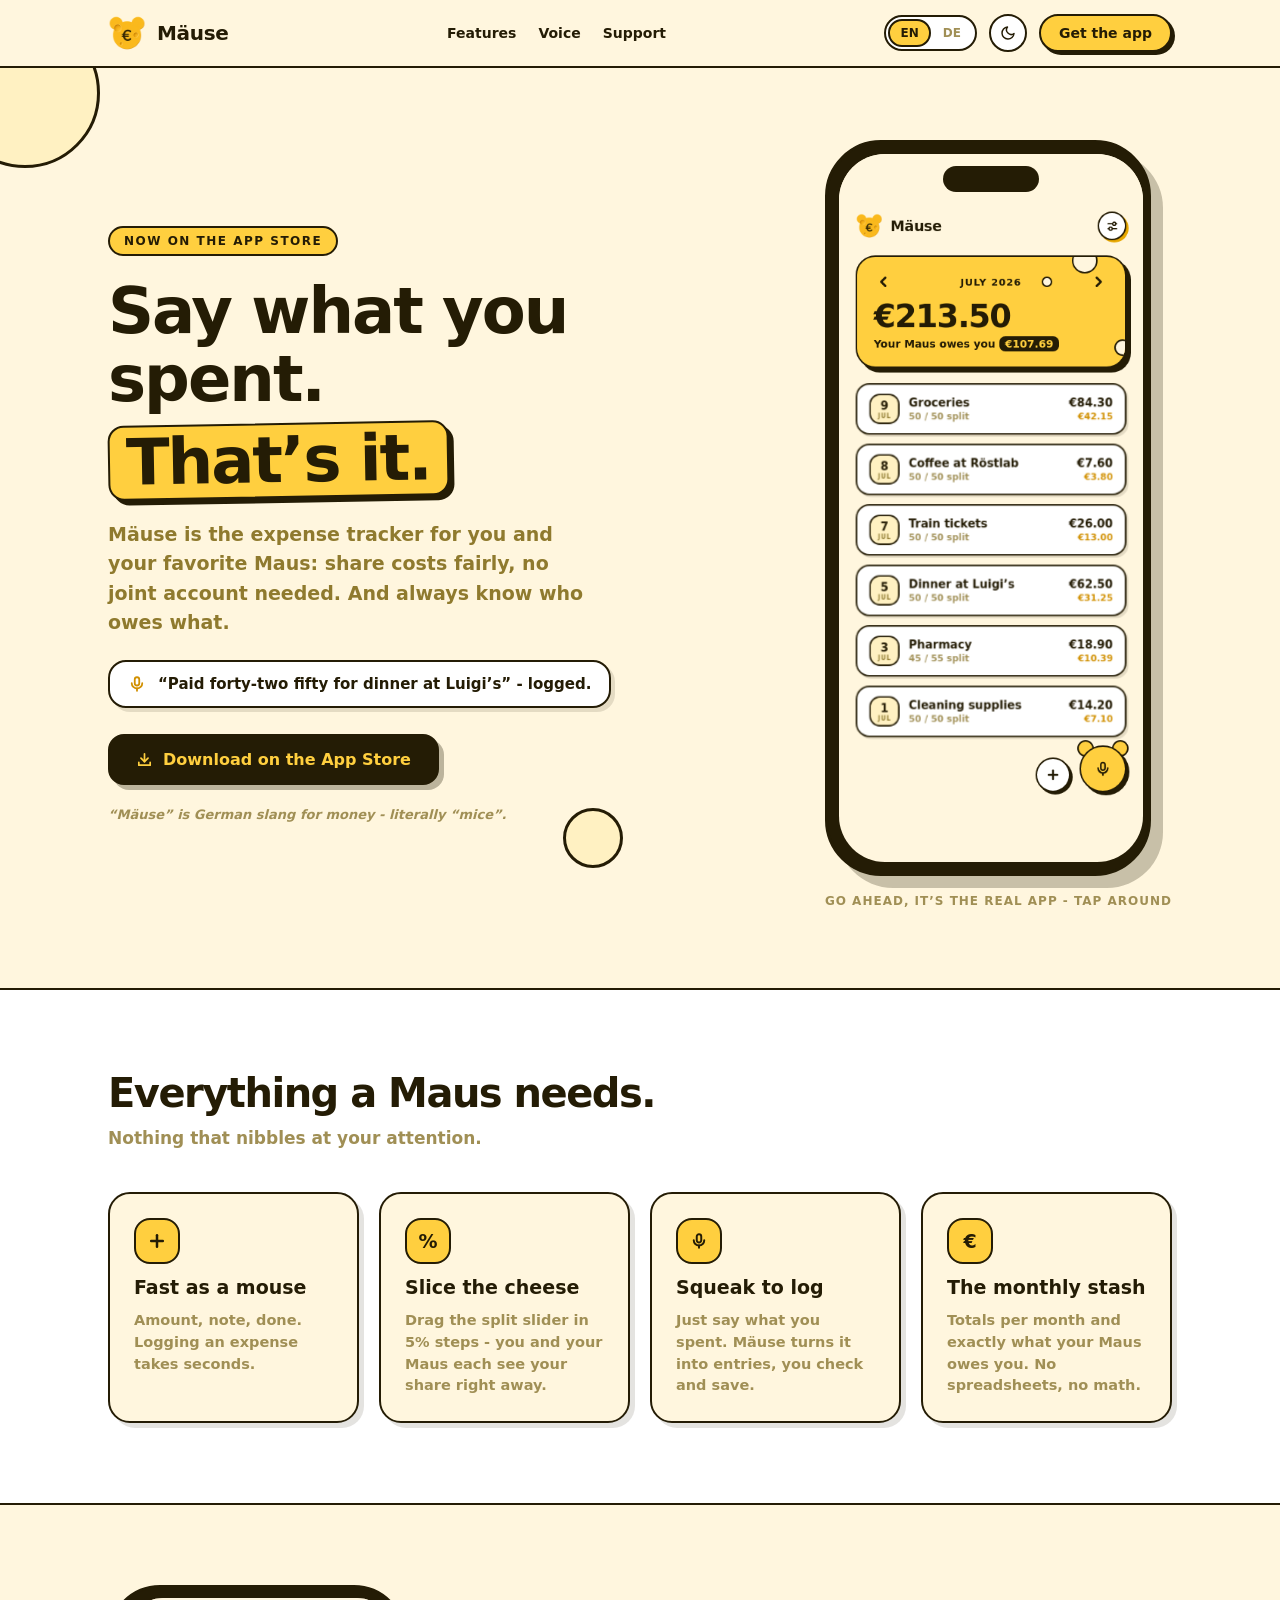
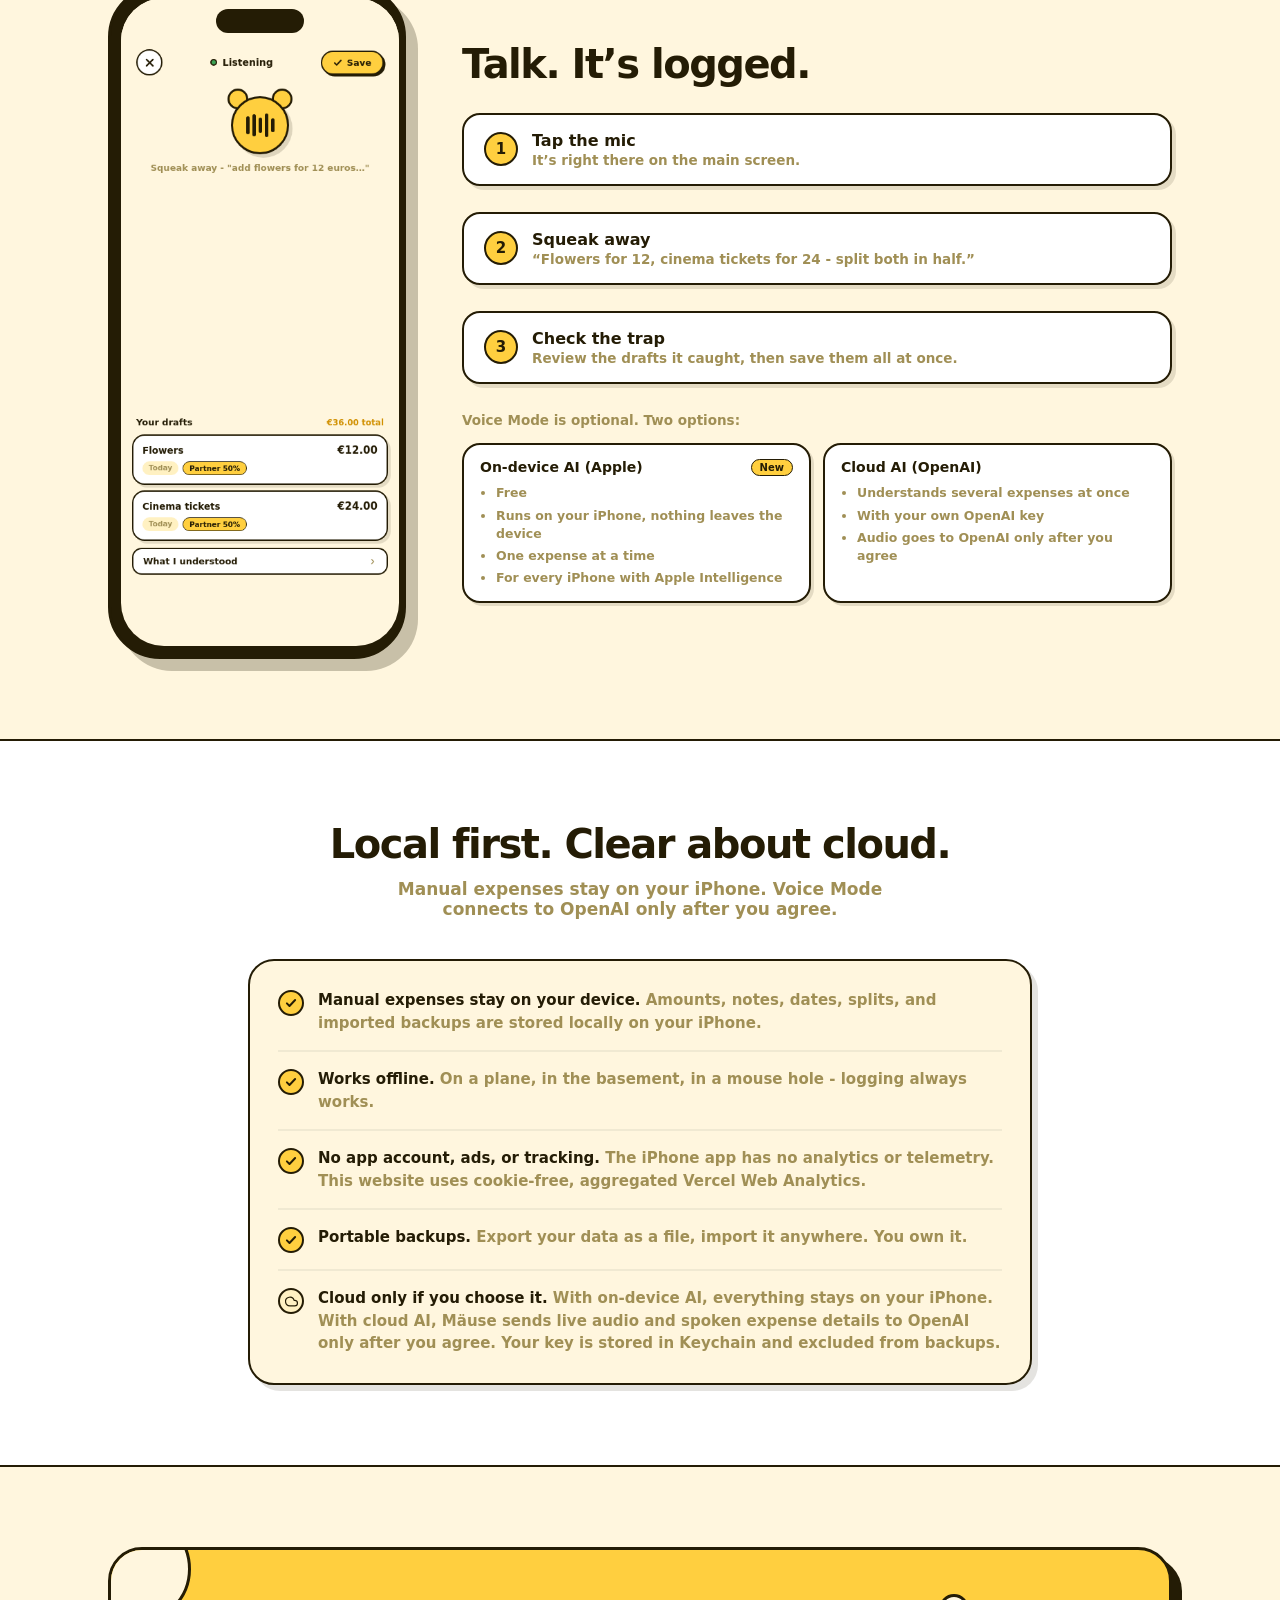
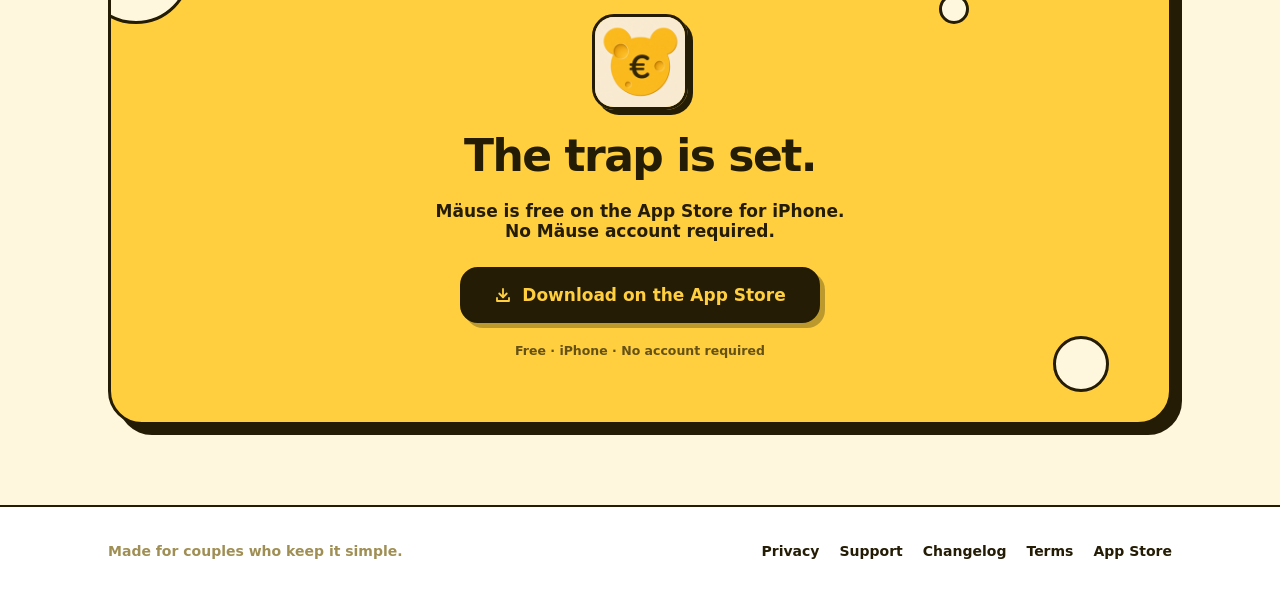
==== commit 861f58e1: "Remove public GitHub and source-code invitations from the site The iOS app repository is private. Dr" ====
--- a/index.html
+++ b/index.html
@@ -4,7 +4,7 @@
 <meta charset="UTF-8">
 <meta name="viewport" content="width=device-width, initial-scale=1.0">
 <title>Mäuse - Say what you spent. That's it.</title>
-<meta name="description" content="Mäuse is a local-first iPhone expense tracker for two. Split shared costs, keep portable backups, and optionally add expenses with OpenAI-powered voice entry.">
+<meta name="description" content="Share costs fairly without a joint account. Log expenses by voice and always see who owes whom. Local-first and made for couples.">
 <link rel="canonical" href="https://xn--muse-loa.app/">
 <meta name="theme-color" content="#FFF6DE" media="(prefers-color-scheme: light)">
 <meta name="theme-color" content="#211A09" media="(prefers-color-scheme: dark)">
@@ -14,7 +14,7 @@
 <meta property="og:url" content="https://xn--muse-loa.app/">
 <meta property="og:site_name" content="Mäuse">
 <meta property="og:title" content="Mäuse - Say what you spent. That's it.">
-<meta property="og:description" content="A local-first expense tracker for two, with flexible splits, portable backups, and optional voice entry.">
+<meta property="og:description" content="Share costs fairly without a joint account. Log expenses by voice and always see who owes whom. Made for couples.">
 <meta property="og:image" content="https://xn--muse-loa.app/assets/og-image.png">
 <meta property="og:image:width" content="1200">
 <meta property="og:image:height" content="630">
@@ -25,7 +25,7 @@
 <!-- Twitter / X -->
 <meta name="twitter:card" content="summary_large_image">
 <meta name="twitter:title" content="Mäuse - Say what you spent. That's it.">
-<meta name="twitter:description" content="A local-first expense tracker for two, with flexible splits, portable backups, and optional voice entry.">
+<meta name="twitter:description" content="Share costs fairly without a joint account. Log expenses by voice and always see who owes whom. Made for couples.">
 <meta name="twitter:image" content="https://xn--muse-loa.app/assets/og-image.png">
 <meta name="twitter:image:alt" content="Mäuse coin-mouse logo with the tagline: Say what you spent. That's it.">
 
@@ -81,7 +81,7 @@
     <div class="hero-copy">
       <span class="hero-badge" data-i18n="badge">NOW ON THE APP STORE</span>
       <h1><span data-i18n="h1a">Say what you spent.</span><br><span class="h1-highlight" data-i18n="h1b">That's it.</span></h1>
-      <p class="hero-sub" data-i18n="heroSub">Mäuse is the expense tracker for you and your favorite Maus. Log it, slice the cheese, and always know who owes what - right on your iPhone.</p>
+      <p class="hero-sub" data-i18n="heroSub">Mäuse is the expense tracker for you and your favorite Maus: share costs fairly, no joint account needed. And always know who owes what.</p>
       <div class="voice-hint">
         <svg width="18" height="18" viewBox="0 0 24 24" fill="none" stroke="#D19000" stroke-width="2.4" stroke-linecap="round" aria-hidden="true"><rect x="9" y="3" width="6" height="11" rx="3"/><path d="M5 11a7 7 0 0 0 14 0"/><line x1="12" y1="18" x2="12" y2="21"/></svg>
         <span data-i18n="voiceHint">"Paid forty-two fifty for dinner at Luigi's" - logged.</span>
@@ -209,6 +209,7 @@
                   <div class="ed-confirm" id="ed-confirm" hidden>
                     <div class="ed-confirm-card">
                       <span class="ed-confirm-title">Delete this expense?</span>
+                      <span class="ed-confirm-msg">This cannot be undone.</span>
                       <button type="button" class="ed-confirm-yes" id="ed-confirm-yes">Delete expense</button>
                       <button type="button" class="ed-confirm-no" id="ed-confirm-no">Cancel</button>
                     </div>
@@ -257,16 +258,29 @@
                     </div>
                     <div class="st-card">
                       <span class="st-label">VOICE MODE</span>
-                      <div class="st-key-row">
-                        <svg width="13" height="13" viewBox="0 0 24 24" fill="currentColor" aria-hidden="true" style="color:var(--sub)"><path d="M17 10V7a5 5 0 0 0-10 0v3H5v11h14V10h-2zm-8 0V7a3 3 0 0 1 6 0v3H9z"/></svg>
-                        <div class="st-key-meta">
-                          <span class="st-key-title">OpenAI API key</span>
-                          <span class="key">sk-proj-••••••••••••</span>
+                      <div class="st-provider-row">
+                        <div class="st-provider-meta">
+                          <span class="st-provider-name" id="st-provider-name">OpenAI · Cloud</span>
+                          <span class="st-provider-badge" id="st-provider-badge">Recommended</span>
                         </div>
-                        <span class="ok">
-                          <svg width="11" height="11" viewBox="0 0 16 16" fill="currentColor" aria-hidden="true"><path d="M8 1a7 7 0 1 0 0 14A7 7 0 0 0 8 1zm3.2 5.1L7.3 10.1 4.8 7.6l1-1 1.5 1.5 2.9-3z"/></svg>
-                          Verified
-                        </span>
+                        <button type="button" class="st-change" id="st-change-mode">Change</button>
+                      </div>
+                      <p class="st-provider-caption" id="st-provider-caption">Records continuously and processes requests with OpenAI. Audio and expense context are sent to OpenAI.</p>
+                      <div id="st-openai-block">
+                        <div class="st-key-row">
+                          <svg width="13" height="13" viewBox="0 0 24 24" fill="currentColor" aria-hidden="true" style="color:var(--sub)"><path d="M17 10V7a5 5 0 0 0-10 0v3H5v11h14V10h-2zm-8 0V7a3 3 0 0 1 6 0v3H9z"/></svg>
+                          <div class="st-key-meta">
+                            <span class="st-key-title">OpenAI API key</span>
+                            <span class="key">sk-proj-••••••••••••</span>
+                          </div>
+                          <span class="ok">
+                            <svg width="11" height="11" viewBox="0 0 16 16" fill="currentColor" aria-hidden="true"><path d="M8 1a7 7 0 1 0 0 14A7 7 0 0 0 8 1zm3.2 5.1L7.3 10.1 4.8 7.6l1-1 1.5 1.5 2.9-3z"/></svg>
+                            Verified
+                          </span>
+                        </div>
+                      </div>
+                      <div id="st-apple-block" hidden>
+                        <p class="st-apple-ready" id="st-apple-ready">Ready on this iPhone.</p>
                       </div>
                       <div class="st-toggle-row">
                         <div class="txt">
@@ -324,6 +338,47 @@
                 </div>
               </div>
 
+              <!-- ===== voice mode chooser ===== -->
+              <div class="app-overlay" id="md-overlay" hidden>
+                <div class="app-dim" data-close="md"></div>
+                <div class="app-sheet md-sheet">
+                  <div class="sheet-grab"><div></div></div>
+                  <div class="sheet-head">
+                    <span class="st-title">How would you like to dictate?</span>
+                    <button type="button" class="st-done" data-close="md">Done</button>
+                  </div>
+                  <div class="st-body">
+                    <p class="st-provider-caption">Dictate expenses and review your drafts before saving.</p>
+                    <button type="button" class="st-mode-card sel" id="md-openai" data-mode="openai">
+                      <div class="st-mode-head">
+                        <span class="st-mode-title">OpenAI · Cloud</span>
+                        <span class="st-provider-badge">Recommended</span>
+                      </div>
+                      <span class="st-mode-summary">Speak naturally: several expenses, corrections, and dates in one go, with almost no mistakes.</span>
+                      <ul class="st-mode-points">
+                        <li>Most accurate</li>
+                        <li>Keep talking; pauses are detected automatically</li>
+                        <li>About $1–2 per 100 dictated expenses, billed to your OpenAI account</li>
+                        <li>Audio is sent to OpenAI; needs internet and your API key</li>
+                      </ul>
+                    </button>
+                    <button type="button" class="st-mode-card" id="md-apple" data-mode="apple">
+                      <div class="st-mode-head">
+                        <span class="st-mode-title">Apple · On device</span>
+                        <span class="st-provider-badge free">Free</span>
+                      </div>
+                      <span class="st-mode-summary">Simpler and stricter. Best for one short, clear expense at a time.</span>
+                      <ul class="st-mode-points">
+                        <li>Misunderstands more often; check every draft</li>
+                        <li>One expense per recording: speak, check, save</li>
+                        <li>No cost</li>
+                        <li>Stays on your iPhone; needs Apple Intelligence</li>
+                      </ul>
+                    </button>
+                  </div>
+                </div>
+              </div>
+
               <!-- ===== voice overlay ===== -->
               <div class="app-voice-overlay" id="vc-overlay" hidden>
                 <div class="app-voice-top">
@@ -353,17 +408,17 @@
                   </div>
                   <span class="app-voice-hint">Squeak away - "add flowers for 12 euros…"</span>
                 </div>
-                <div class="app-transcript">
-                  <div class="bubble-user" id="vc-user" hidden><div class="bubble">Add flowers for 12 euros and two cinema tickets for 24 - split both in half.</div></div>
-                  <div class="bubble-app" id="vc-app" hidden><div class="bubble">Got both! Two expenses in the trap - check them below.</div></div>
-                </div>
                 <div class="app-tray">
                   <div class="app-tray-head">
-                    <span class="label" id="vc-count">IN THE TRAP · 0</span>
+                    <span class="label" id="vc-count">Your drafts</span>
                     <span class="total" id="vc-total"></span>
                   </div>
                   <div class="none" id="vc-none">Nothing captured yet - keep talking.</div>
                   <div class="app-drafts" id="vc-drafts"></div>
+                  <button type="button" class="app-understood" id="vc-understood" hidden>
+                    <span>What I understood</span>
+                    <svg width="12" height="12" viewBox="0 0 24 24" fill="none" stroke="currentColor" stroke-width="2.8" stroke-linecap="round" stroke-linejoin="round" aria-hidden="true"><polyline points="9,6 15,12 9,18"/></svg>
+                  </button>
                 </div>
               </div>
             </div>
@@ -387,7 +442,7 @@
           <svg width="20" height="20" viewBox="0 0 24 24" stroke="#241C05" stroke-width="3" stroke-linecap="round" aria-hidden="true"><line x1="12" y1="5" x2="12" y2="19"/><line x1="5" y1="12" x2="19" y2="12"/></svg>
         </div>
         <h3 data-i18n="f1t">Fast as a mouse</h3>
-        <p data-i18n="f1b">Amount, note, done. Logging an expense takes seconds, not taps.</p>
+        <p data-i18n="f1b">Amount, note, done. Logging an expense takes seconds.</p>
       </div>
       <div class="feature-card">
         <div class="feature-icon">%</div>
@@ -399,7 +454,7 @@
           <svg width="18" height="18" viewBox="0 0 24 24" fill="none" stroke="#241C05" stroke-width="2.6" stroke-linecap="round" aria-hidden="true"><rect x="9" y="3" width="6" height="11" rx="3"/><path d="M5 11a7 7 0 0 0 14 0"/><line x1="12" y1="18" x2="12" y2="21"/></svg>
         </div>
         <h3 data-i18n="f3t">Squeak to log</h3>
-        <p data-i18n="f3b">Say what you spent - even a few things at once. Mäuse drafts them, you tap save.</p>
+        <p data-i18n="f3b">Just say what you spent. Mäuse turns it into entries, you check and save.</p>
       </div>
       <div class="feature-card">
         <div class="feature-icon">€</div>
@@ -429,7 +484,7 @@
                 </div>
                 <div class="app-voice-save">
                   <svg width="13" height="13" viewBox="0 0 16 16" fill="none" stroke="#241C05" stroke-width="2.6" stroke-linecap="round" stroke-linejoin="round" aria-hidden="true"><polyline points="2.5,8.5 6,12 13.5,4"/></svg>
-                  <span>Save 2</span>
+                  <span>Save</span>
                 </div>
               </div>
               <div class="app-voice-mouse-block">
@@ -446,32 +501,30 @@
                 </div>
                 <span class="app-voice-hint">Squeak away - "add flowers for 12 euros…"</span>
               </div>
-              <div class="app-transcript">
-                <div class="bubble-user"><div class="bubble">Add flowers for 12 euros and two cinema tickets for 24 - split both in half.</div></div>
-                <div class="bubble-app"><div class="bubble">Got both! Two expenses in the trap - check them below.</div></div>
-              </div>
               <div class="app-tray">
                 <div class="app-tray-head">
-                  <span class="label">IN THE TRAP · 2</span>
+                  <span class="label">Your drafts</span>
                   <span class="total">€36.00 total</span>
                 </div>
                 <div class="app-drafts">
                   <div class="app-draft">
                     <div class="app-draft-head">
                       <span class="desc">Flowers</span>
-                      <svg width="14" height="14" viewBox="0 0 14 14" style="stroke:var(--sub)" stroke-width="2.2" stroke-linecap="round" aria-hidden="true"><line x1="2" y1="2" x2="12" y2="12"/><line x1="12" y1="2" x2="2" y2="12"/></svg>
-                    </div>
-                    <span class="amount">€12.00</span>
-                    <div class="app-draft-chips"><span class="pct">50%</span><span class="when">Today</span></div>
+                      <span class="amount">€12.00</span>
+                    </div>
+                    <div class="app-draft-chips"><span class="when">Today</span><span class="pct">Partner 50%</span></div>
                   </div>
                   <div class="app-draft">
                     <div class="app-draft-head">
                       <span class="desc">Cinema tickets</span>
-                      <svg width="14" height="14" viewBox="0 0 14 14" style="stroke:var(--sub)" stroke-width="2.2" stroke-linecap="round" aria-hidden="true"><line x1="2" y1="2" x2="12" y2="12"/><line x1="12" y1="2" x2="2" y2="12"/></svg>
-                    </div>
-                    <span class="amount">€24.00</span>
-                    <div class="app-draft-chips"><span class="pct">50%</span><span class="when">Today</span></div>
-                  </div>
+                      <span class="amount">€24.00</span>
+                    </div>
+                    <div class="app-draft-chips"><span class="when">Today</span><span class="pct">Partner 50%</span></div>
+                  </div>
+                </div>
+                <div class="app-understood" aria-hidden="true">
+                  <span>What I understood</span>
+                  <svg width="12" height="12" viewBox="0 0 24 24" fill="none" stroke="currentColor" stroke-width="2.8" stroke-linecap="round" stroke-linejoin="round"><polyline points="9,6 15,12 9,18"/></svg>
                 </div>
               </div>
             </div>
@@ -504,7 +557,33 @@
           <span class="b" data-i18n="v3b">Review the drafts it caught, then save them all at once.</span>
         </div>
       </div>
-      <p class="voice-note" data-i18n="vNote">Voice mode is optional. Your API key is stored in Keychain and sent only to OpenAI over HTTPS; live audio and expense details are shared with OpenAI only during a voice session.</p>
+      <div class="voice-compare">
+        <p class="voice-note" data-i18n="vNote">Voice Mode is optional. Two options:</p>
+        <div class="voice-compare-grid">
+          <div class="voice-mode-card">
+            <div class="voice-mode-head">
+              <span class="voice-mode-title" data-i18n="vAppleTitle">On-device AI (Apple)</span>
+              <span class="voice-mode-badge" data-i18n="vAppleTag">New</span>
+            </div>
+            <ul class="voice-mode-points">
+              <li data-i18n="vApple1">Free</li>
+              <li data-i18n="vApple2">Runs on your iPhone, nothing leaves the device</li>
+              <li data-i18n="vApple3">One expense at a time</li>
+              <li data-i18n="vApple4">For every iPhone with Apple Intelligence</li>
+            </ul>
+          </div>
+          <div class="voice-mode-card">
+            <div class="voice-mode-head">
+              <span class="voice-mode-title" data-i18n="vCloudTitle">Cloud AI (OpenAI)</span>
+            </div>
+            <ul class="voice-mode-points">
+              <li data-i18n="vCloud1">Understands several expenses at once</li>
+              <li data-i18n="vCloud2">With your own OpenAI key</li>
+              <li data-i18n="vCloud3">Audio goes to OpenAI only after you agree</li>
+            </ul>
+          </div>
+        </div>
+      </div>
     </div>
   </div>
 </section>
@@ -513,7 +592,7 @@
 <section id="privacy" class="section on-card">
   <div class="container privacy-inner">
     <h2 data-i18n="pTitle">Local first. Clear about cloud.</h2>
-    <p class="section-sub" data-i18n="pSub">Manual expenses stay on your iPhone. Voice Mode connects directly to OpenAI only after you choose to enable it.</p>
+    <p class="section-sub" data-i18n="pSub">Manual expenses stay on your iPhone. Voice Mode connects to OpenAI only after you agree.</p>
     <div class="privacy-card">
       <div class="privacy-item">
         <span class="privacy-check" aria-hidden="true"><svg width="12" height="12" viewBox="0 0 16 16" fill="none" stroke="#241C05" stroke-width="2.6" stroke-linecap="round" stroke-linejoin="round"><polyline points="2.5,8.5 6,12 13.5,4"/></svg></span>
@@ -533,7 +612,7 @@
       </div>
       <div class="privacy-item">
         <span class="privacy-check neutral" aria-hidden="true"><svg width="13" height="13" viewBox="0 0 24 24" fill="none" style="stroke:var(--icon)" stroke-width="2.2" stroke-linecap="round" stroke-linejoin="round"><path d="M18 10h-1.26A8 8 0 1 0 9 20h9a5 5 0 0 0 0-10z"/></svg></span>
-        <div class="privacy-text"><strong data-i18n="p5t">One optional cloud connection.</strong> <span data-i18n="p5b">With your consent, Voice Mode sends live audio and spoken expense details to OpenAI. Your key is stored in Keychain and excluded from backups.</span></div>
+        <div class="privacy-text"><strong data-i18n="p5t">Cloud only if you choose it.</strong> <span data-i18n="p5b">With on-device AI, everything stays on your iPhone. With cloud AI, Mäuse sends live audio and spoken expense details to OpenAI only after you agree. Your key is stored in Keychain and excluded from backups.</span></div>
       </div>
     </div>
   </div>
--- a/style.css
+++ b/style.css
@@ -654,26 +654,42 @@
   color: var(--text);
 }
 
-.app-tray { padding: 14px 16px 40px; display: flex; flex-direction: column; gap: 10px; }
+.app-tray { padding: 14px 16px 40px; display: flex; flex-direction: column; gap: 10px; flex: 1; justify-content: flex-end; }
 .app-tray-head {
   display: flex; align-items: center; justify-content: space-between;
   padding: 0 6px;
 }
-.app-tray-head .label { font-size: 11px; font-weight: 800; letter-spacing: 1.5px; color: var(--sub); }
+.app-tray-head .label { font-size: 13px; font-weight: 800; letter-spacing: 0; color: var(--text); }
 .app-tray-head .total { font-size: 12px; font-weight: 800; color: var(--rind); font-variant-numeric: tabular-nums; }
-.app-drafts { display: flex; gap: 10px; }
+.app-drafts { display: flex; flex-direction: column; gap: 8px; }
 .app-draft {
-  flex: 1;
   background: var(--card);
   border: 2.5px solid var(--border);
   border-radius: 18px;
   box-shadow: 4px 4px 0 var(--sh12);
-  padding: 13px;
+  padding: 12px 13px;
   display: flex; flex-direction: column; gap: 7px;
 }
-.app-draft-head { display: flex; justify-content: space-between; align-items: flex-start; gap: 8px; }
-.app-draft-head .desc { font-size: 13.5px; font-weight: 800; color: var(--text); }
+.app-draft-head { display: flex; align-items: center; gap: 8px; }
+.app-draft-head .desc { font-size: 13.5px; font-weight: 800; color: var(--text); min-width: 0; }
 .app-draft .amount { font-size: 19px; font-weight: 800; color: var(--text); font-variant-numeric: tabular-nums; }
+.app-draft-head .amount {
+  margin-left: auto;
+  font-size: 15px; font-weight: 800; color: var(--text); font-variant-numeric: tabular-nums;
+}
+.app-understood {
+  display: flex; align-items: center; justify-content: space-between;
+  background: var(--card);
+  border: 2px solid var(--border);
+  border-radius: 14px;
+  padding: 10px 14px;
+  font-size: 13px; font-weight: 800;
+  color: var(--text);
+  font-family: inherit;
+  width: 100%;
+  cursor: default;
+}
+.app-understood svg { color: var(--sub); flex-shrink: 0; }
 .app-draft-chips { display: flex; gap: 6px; }
 .app-draft-chips .pct {
   font-size: 10.5px; font-weight: 800; color: var(--ink);
@@ -710,6 +726,7 @@
 
 /* overlays + bottom sheets */
 .app-overlay { position: absolute; inset: 0; z-index: 40; }
+#md-overlay { z-index: 45; }
 .app-dim {
   position: absolute; inset: 0;
   background: var(--dim);
@@ -877,24 +894,27 @@
 .ed-confirm {
   position: absolute; inset: 0; z-index: 5;
   background: var(--dim);
-  display: flex; align-items: flex-end; justify-content: center;
+  display: flex; align-items: center; justify-content: center;
   padding: 18px;
   animation: mz-dim 0.2s ease;
 }
 .ed-confirm-card {
-  width: 100%;
+  width: min(100%, 260px);
   background: var(--card);
   border: 2.5px solid var(--border);
   border-radius: 22px;
   box-shadow: 4px 4px 0 var(--sh12);
   padding: 18px;
   display: flex; flex-direction: column; gap: 10px;
-  margin-bottom: 24px;
 }
 .ed-confirm-title {
   text-align: center;
   font-size: 15px; font-weight: 800; color: var(--text);
-  padding: 4px 0 6px;
+  padding: 4px 0 2px;
+}
+.ed-confirm-msg {
+  text-align: center;
+  font-size: 12px; font-weight: 700; color: var(--sub);
 }
 .ed-confirm-yes {
   height: 46px;
@@ -989,6 +1009,66 @@
   background: var(--yellow);
   border-color: var(--ink);
 }
+.st-provider-row {
+  display: flex; align-items: center; justify-content: space-between; gap: 10px;
+}
+.st-provider-meta { display: flex; flex-direction: column; align-items: flex-start; gap: 5px; min-width: 0; }
+.st-provider-name { font-size: 15px; font-weight: 800; color: var(--text); }
+.st-provider-badge {
+  display: inline-flex;
+  font-size: 10px; font-weight: 800;
+  background: var(--yellow);
+  border: 1.5px solid var(--ink);
+  border-radius: 99px;
+  padding: 2px 8px;
+  color: var(--ink);
+}
+.st-provider-badge.free { background: var(--chip); }
+.st-change {
+  font-size: 12px; font-weight: 800;
+  color: var(--ink);
+  background: var(--yellow);
+  border: 2px solid var(--ink);
+  border-radius: 99px;
+  padding: 6px 12px;
+  box-shadow: 2px 2px 0 var(--ink);
+  font-family: inherit;
+  flex-shrink: 0;
+}
+.st-provider-caption {
+  margin: 0;
+  font-size: 12px; font-weight: 700; color: var(--sub); line-height: 1.4;
+}
+.st-apple-ready {
+  margin: 0;
+  font-size: 13px; font-weight: 800; color: var(--text);
+}
+.st-mode-card {
+  text-align: left;
+  font-family: inherit;
+  background: var(--card);
+  border: 2.5px solid var(--border);
+  border-radius: 18px;
+  padding: 14px;
+  display: flex; flex-direction: column; gap: 8px;
+  color: inherit;
+  box-shadow: 3px 3px 0 var(--sh12);
+  cursor: pointer;
+}
+.st-mode-card.sel {
+  border-color: var(--ink);
+  background: color-mix(in srgb, var(--yellow) 22%, var(--card));
+}
+.st-mode-head { display: flex; align-items: center; justify-content: space-between; gap: 8px; }
+.st-mode-title { font-size: 14px; font-weight: 800; color: var(--text); }
+.st-mode-summary { font-size: 12px; font-weight: 700; color: var(--sub); line-height: 1.4; }
+.st-mode-points {
+  margin: 0;
+  padding-left: 16px;
+  font-size: 11px; font-weight: 700; color: var(--text);
+  line-height: 1.4;
+}
+.st-mode-points li + li { margin-top: 3px; }
 .st-key-row {
   display: flex; align-items: center; gap: 10px;
   background: var(--chip);
@@ -1176,6 +1256,62 @@
 .voice-step-text .t { font-size: 16px; font-weight: 800; }
 .voice-step-text .b { font-size: 13.5px; font-weight: 700; color: var(--sub); }
 .voice-note { margin: 0; font-size: 13.5px; font-weight: 700; color: var(--sub); line-height: 1.55; }
+.voice-compare {
+  display: flex;
+  flex-direction: column;
+  gap: 12px;
+}
+.voice-compare-grid {
+  display: grid;
+  grid-template-columns: 1fr 1fr;
+  gap: 12px;
+  align-items: stretch;
+}
+.voice-mode-card {
+  background: var(--card);
+  border: 2.5px solid var(--border);
+  border-radius: 18px;
+  padding: 14px 16px;
+  display: flex;
+  flex-direction: column;
+  gap: 8px;
+  box-shadow: 3px 3px 0 var(--sh12);
+}
+.voice-mode-head {
+  display: flex;
+  align-items: center;
+  justify-content: space-between;
+  gap: 8px;
+}
+.voice-mode-title {
+  font-size: 14px;
+  font-weight: 800;
+  color: var(--text);
+  line-height: 1.25;
+}
+.voice-mode-badge {
+  display: inline-flex;
+  flex-shrink: 0;
+  font-size: 10px;
+  font-weight: 800;
+  background: var(--yellow);
+  border: 1.5px solid var(--ink);
+  border-radius: 99px;
+  padding: 2px 8px;
+  color: var(--ink);
+}
+.voice-mode-points {
+  margin: 0;
+  padding-left: 16px;
+  font-size: 12.5px;
+  font-weight: 700;
+  color: var(--sub);
+  line-height: 1.45;
+}
+.voice-mode-points li + li { margin-top: 4px; }
+@media (max-width: 640px) {
+  .voice-compare-grid { grid-template-columns: 1fr; }
+}
 
 /* privacy */
 .privacy-inner {
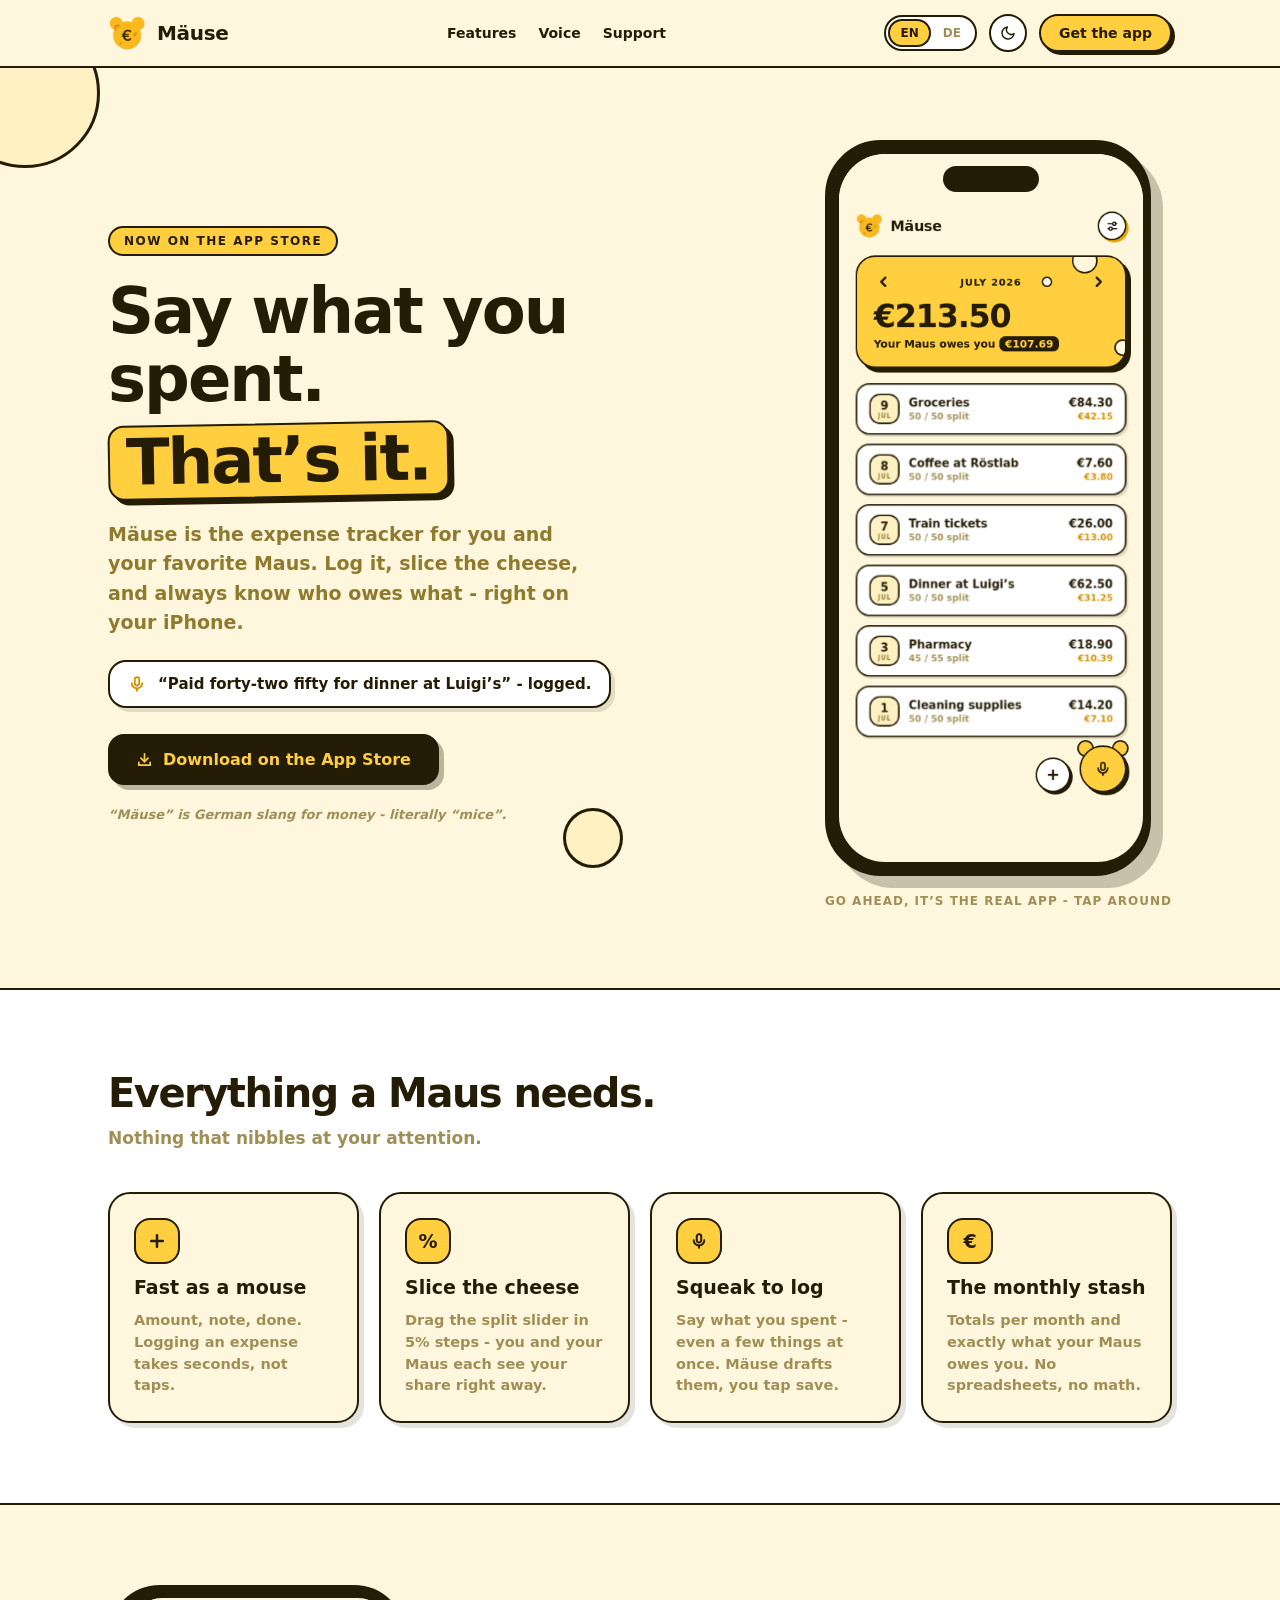
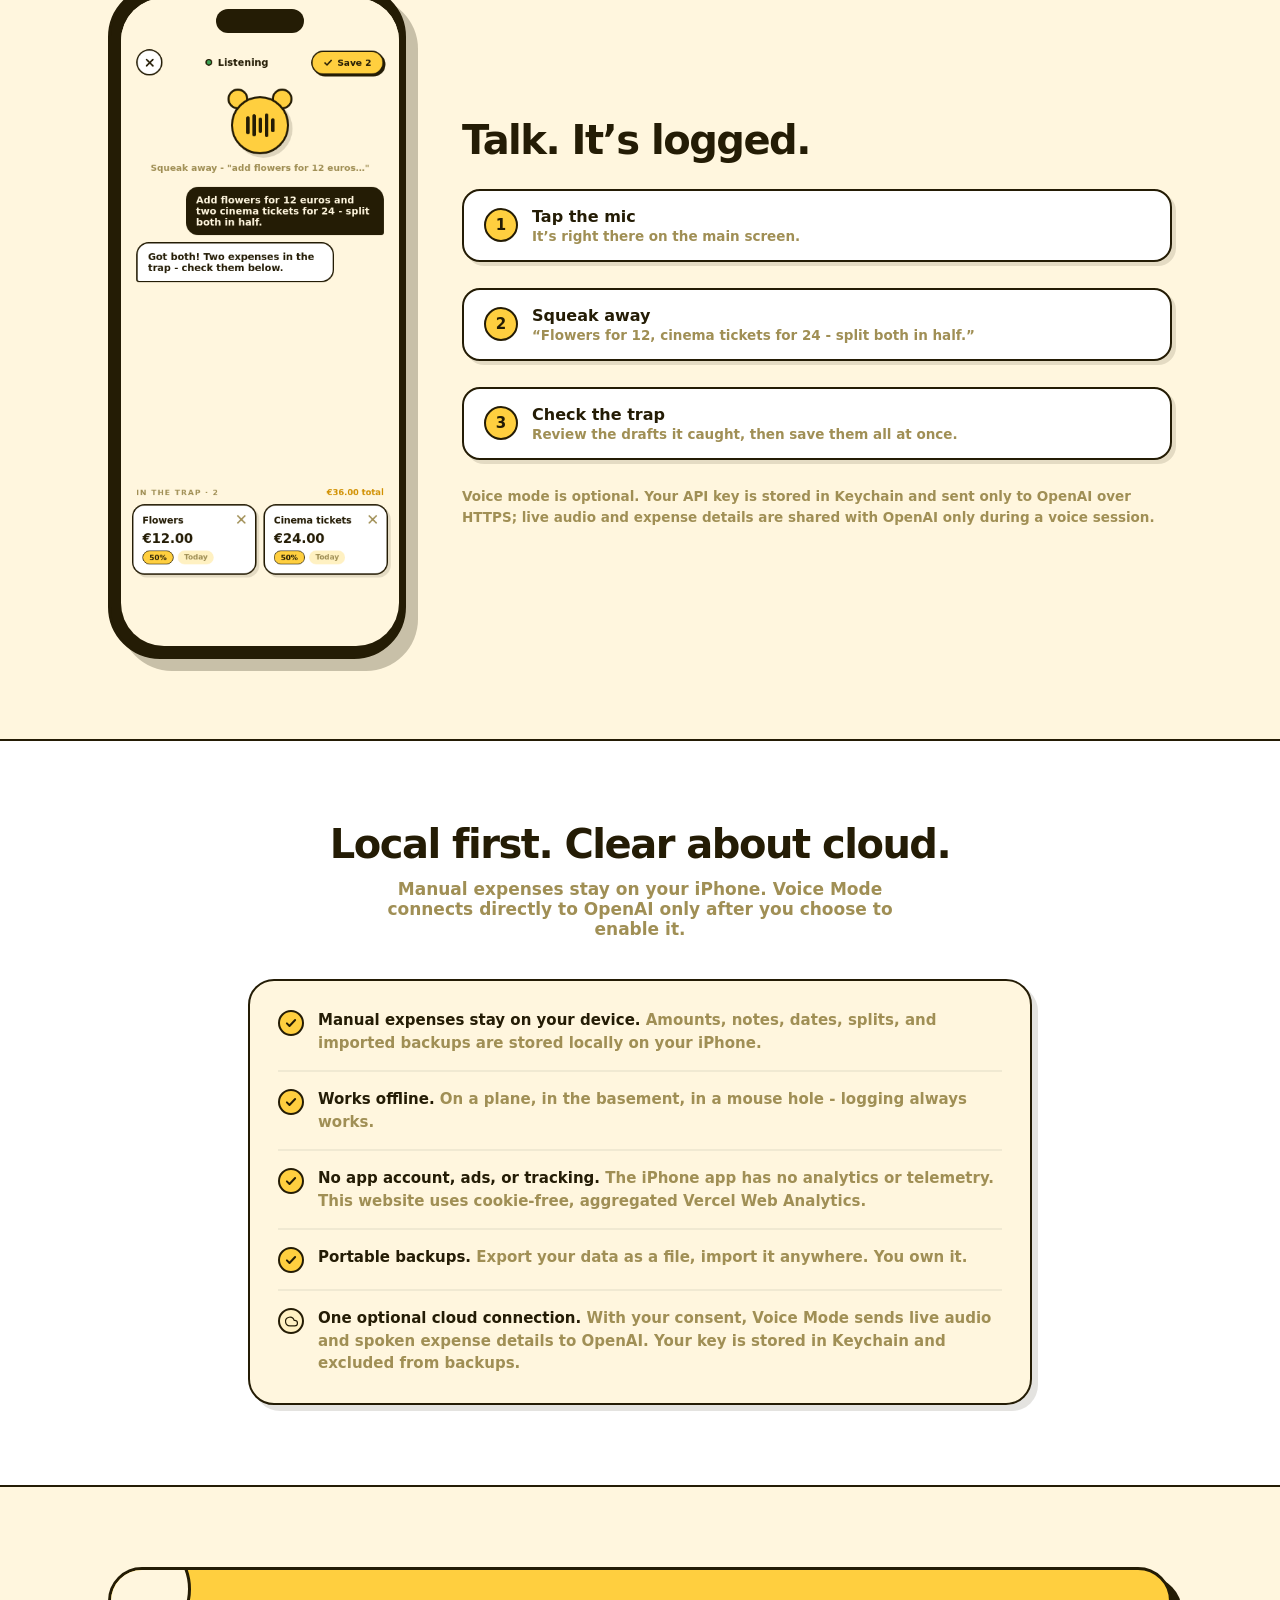
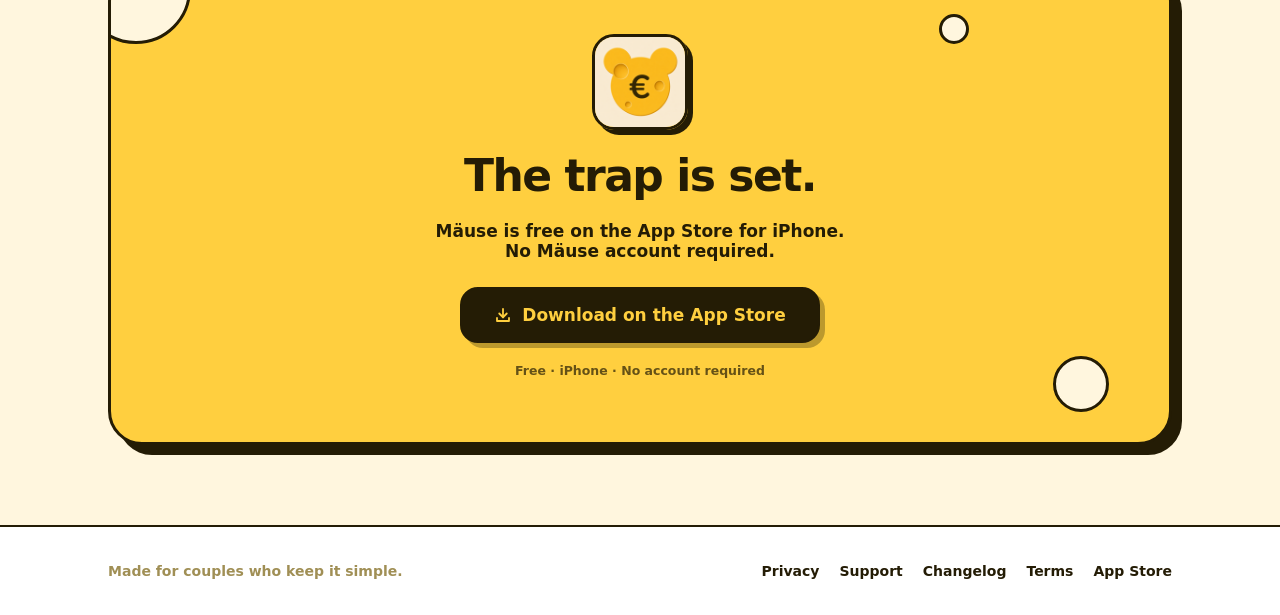
==== commit 182f02cc: "Merge pull request #8 from michaeldiestelberg/cursor/remove-github-source-refs-a607 Remove public Gi" ====
--- a/index.html
+++ b/index.html
@@ -4,7 +4,7 @@
 <meta charset="UTF-8">
 <meta name="viewport" content="width=device-width, initial-scale=1.0">
 <title>Mäuse - Say what you spent. That's it.</title>
-<meta name="description" content="Share costs fairly without a joint account. Log expenses by voice and always see who owes whom. Local-first and made for couples.">
+<meta name="description" content="Mäuse is a local-first iPhone expense tracker for two. Split shared costs, keep portable backups, and optionally add expenses with OpenAI-powered voice entry.">
 <link rel="canonical" href="https://xn--muse-loa.app/">
 <meta name="theme-color" content="#FFF6DE" media="(prefers-color-scheme: light)">
 <meta name="theme-color" content="#211A09" media="(prefers-color-scheme: dark)">
@@ -14,7 +14,7 @@
 <meta property="og:url" content="https://xn--muse-loa.app/">
 <meta property="og:site_name" content="Mäuse">
 <meta property="og:title" content="Mäuse - Say what you spent. That's it.">
-<meta property="og:description" content="Share costs fairly without a joint account. Log expenses by voice and always see who owes whom. Made for couples.">
+<meta property="og:description" content="A local-first expense tracker for two, with flexible splits, portable backups, and optional voice entry.">
 <meta property="og:image" content="https://xn--muse-loa.app/assets/og-image.png">
 <meta property="og:image:width" content="1200">
 <meta property="og:image:height" content="630">
@@ -25,7 +25,7 @@
 <!-- Twitter / X -->
 <meta name="twitter:card" content="summary_large_image">
 <meta name="twitter:title" content="Mäuse - Say what you spent. That's it.">
-<meta name="twitter:description" content="Share costs fairly without a joint account. Log expenses by voice and always see who owes whom. Made for couples.">
+<meta name="twitter:description" content="A local-first expense tracker for two, with flexible splits, portable backups, and optional voice entry.">
 <meta name="twitter:image" content="https://xn--muse-loa.app/assets/og-image.png">
 <meta name="twitter:image:alt" content="Mäuse coin-mouse logo with the tagline: Say what you spent. That's it.">
 
@@ -81,7 +81,7 @@
     <div class="hero-copy">
       <span class="hero-badge" data-i18n="badge">NOW ON THE APP STORE</span>
       <h1><span data-i18n="h1a">Say what you spent.</span><br><span class="h1-highlight" data-i18n="h1b">That's it.</span></h1>
-      <p class="hero-sub" data-i18n="heroSub">Mäuse is the expense tracker for you and your favorite Maus: share costs fairly, no joint account needed. And always know who owes what.</p>
+      <p class="hero-sub" data-i18n="heroSub">Mäuse is the expense tracker for you and your favorite Maus. Log it, slice the cheese, and always know who owes what - right on your iPhone.</p>
       <div class="voice-hint">
         <svg width="18" height="18" viewBox="0 0 24 24" fill="none" stroke="#D19000" stroke-width="2.4" stroke-linecap="round" aria-hidden="true"><rect x="9" y="3" width="6" height="11" rx="3"/><path d="M5 11a7 7 0 0 0 14 0"/><line x1="12" y1="18" x2="12" y2="21"/></svg>
         <span data-i18n="voiceHint">"Paid forty-two fifty for dinner at Luigi's" - logged.</span>
@@ -209,7 +209,6 @@
                   <div class="ed-confirm" id="ed-confirm" hidden>
                     <div class="ed-confirm-card">
                       <span class="ed-confirm-title">Delete this expense?</span>
-                      <span class="ed-confirm-msg">This cannot be undone.</span>
                       <button type="button" class="ed-confirm-yes" id="ed-confirm-yes">Delete expense</button>
                       <button type="button" class="ed-confirm-no" id="ed-confirm-no">Cancel</button>
                     </div>
@@ -258,29 +257,16 @@
                     </div>
                     <div class="st-card">
                       <span class="st-label">VOICE MODE</span>
-                      <div class="st-provider-row">
-                        <div class="st-provider-meta">
-                          <span class="st-provider-name" id="st-provider-name">OpenAI · Cloud</span>
-                          <span class="st-provider-badge" id="st-provider-badge">Recommended</span>
+                      <div class="st-key-row">
+                        <svg width="13" height="13" viewBox="0 0 24 24" fill="currentColor" aria-hidden="true" style="color:var(--sub)"><path d="M17 10V7a5 5 0 0 0-10 0v3H5v11h14V10h-2zm-8 0V7a3 3 0 0 1 6 0v3H9z"/></svg>
+                        <div class="st-key-meta">
+                          <span class="st-key-title">OpenAI API key</span>
+                          <span class="key">sk-proj-••••••••••••</span>
                         </div>
-                        <button type="button" class="st-change" id="st-change-mode">Change</button>
-                      </div>
-                      <p class="st-provider-caption" id="st-provider-caption">Records continuously and processes requests with OpenAI. Audio and expense context are sent to OpenAI.</p>
-                      <div id="st-openai-block">
-                        <div class="st-key-row">
-                          <svg width="13" height="13" viewBox="0 0 24 24" fill="currentColor" aria-hidden="true" style="color:var(--sub)"><path d="M17 10V7a5 5 0 0 0-10 0v3H5v11h14V10h-2zm-8 0V7a3 3 0 0 1 6 0v3H9z"/></svg>
-                          <div class="st-key-meta">
-                            <span class="st-key-title">OpenAI API key</span>
-                            <span class="key">sk-proj-••••••••••••</span>
-                          </div>
-                          <span class="ok">
-                            <svg width="11" height="11" viewBox="0 0 16 16" fill="currentColor" aria-hidden="true"><path d="M8 1a7 7 0 1 0 0 14A7 7 0 0 0 8 1zm3.2 5.1L7.3 10.1 4.8 7.6l1-1 1.5 1.5 2.9-3z"/></svg>
-                            Verified
-                          </span>
-                        </div>
-                      </div>
-                      <div id="st-apple-block" hidden>
-                        <p class="st-apple-ready" id="st-apple-ready">Ready on this iPhone.</p>
+                        <span class="ok">
+                          <svg width="11" height="11" viewBox="0 0 16 16" fill="currentColor" aria-hidden="true"><path d="M8 1a7 7 0 1 0 0 14A7 7 0 0 0 8 1zm3.2 5.1L7.3 10.1 4.8 7.6l1-1 1.5 1.5 2.9-3z"/></svg>
+                          Verified
+                        </span>
                       </div>
                       <div class="st-toggle-row">
                         <div class="txt">
@@ -338,47 +324,6 @@
                 </div>
               </div>
 
-              <!-- ===== voice mode chooser ===== -->
-              <div class="app-overlay" id="md-overlay" hidden>
-                <div class="app-dim" data-close="md"></div>
-                <div class="app-sheet md-sheet">
-                  <div class="sheet-grab"><div></div></div>
-                  <div class="sheet-head">
-                    <span class="st-title">How would you like to dictate?</span>
-                    <button type="button" class="st-done" data-close="md">Done</button>
-                  </div>
-                  <div class="st-body">
-                    <p class="st-provider-caption">Dictate expenses and review your drafts before saving.</p>
-                    <button type="button" class="st-mode-card sel" id="md-openai" data-mode="openai">
-                      <div class="st-mode-head">
-                        <span class="st-mode-title">OpenAI · Cloud</span>
-                        <span class="st-provider-badge">Recommended</span>
-                      </div>
-                      <span class="st-mode-summary">Speak naturally: several expenses, corrections, and dates in one go, with almost no mistakes.</span>
-                      <ul class="st-mode-points">
-                        <li>Most accurate</li>
-                        <li>Keep talking; pauses are detected automatically</li>
-                        <li>About $1–2 per 100 dictated expenses, billed to your OpenAI account</li>
-                        <li>Audio is sent to OpenAI; needs internet and your API key</li>
-                      </ul>
-                    </button>
-                    <button type="button" class="st-mode-card" id="md-apple" data-mode="apple">
-                      <div class="st-mode-head">
-                        <span class="st-mode-title">Apple · On device</span>
-                        <span class="st-provider-badge free">Free</span>
-                      </div>
-                      <span class="st-mode-summary">Simpler and stricter. Best for one short, clear expense at a time.</span>
-                      <ul class="st-mode-points">
-                        <li>Misunderstands more often; check every draft</li>
-                        <li>One expense per recording: speak, check, save</li>
-                        <li>No cost</li>
-                        <li>Stays on your iPhone; needs Apple Intelligence</li>
-                      </ul>
-                    </button>
-                  </div>
-                </div>
-              </div>
-
               <!-- ===== voice overlay ===== -->
               <div class="app-voice-overlay" id="vc-overlay" hidden>
                 <div class="app-voice-top">
@@ -408,17 +353,17 @@
                   </div>
                   <span class="app-voice-hint">Squeak away - "add flowers for 12 euros…"</span>
                 </div>
+                <div class="app-transcript">
+                  <div class="bubble-user" id="vc-user" hidden><div class="bubble">Add flowers for 12 euros and two cinema tickets for 24 - split both in half.</div></div>
+                  <div class="bubble-app" id="vc-app" hidden><div class="bubble">Got both! Two expenses in the trap - check them below.</div></div>
+                </div>
                 <div class="app-tray">
                   <div class="app-tray-head">
-                    <span class="label" id="vc-count">Your drafts</span>
+                    <span class="label" id="vc-count">IN THE TRAP · 0</span>
                     <span class="total" id="vc-total"></span>
                   </div>
                   <div class="none" id="vc-none">Nothing captured yet - keep talking.</div>
                   <div class="app-drafts" id="vc-drafts"></div>
-                  <button type="button" class="app-understood" id="vc-understood" hidden>
-                    <span>What I understood</span>
-                    <svg width="12" height="12" viewBox="0 0 24 24" fill="none" stroke="currentColor" stroke-width="2.8" stroke-linecap="round" stroke-linejoin="round" aria-hidden="true"><polyline points="9,6 15,12 9,18"/></svg>
-                  </button>
                 </div>
               </div>
             </div>
@@ -442,7 +387,7 @@
           <svg width="20" height="20" viewBox="0 0 24 24" stroke="#241C05" stroke-width="3" stroke-linecap="round" aria-hidden="true"><line x1="12" y1="5" x2="12" y2="19"/><line x1="5" y1="12" x2="19" y2="12"/></svg>
         </div>
         <h3 data-i18n="f1t">Fast as a mouse</h3>
-        <p data-i18n="f1b">Amount, note, done. Logging an expense takes seconds.</p>
+        <p data-i18n="f1b">Amount, note, done. Logging an expense takes seconds, not taps.</p>
       </div>
       <div class="feature-card">
         <div class="feature-icon">%</div>
@@ -454,7 +399,7 @@
           <svg width="18" height="18" viewBox="0 0 24 24" fill="none" stroke="#241C05" stroke-width="2.6" stroke-linecap="round" aria-hidden="true"><rect x="9" y="3" width="6" height="11" rx="3"/><path d="M5 11a7 7 0 0 0 14 0"/><line x1="12" y1="18" x2="12" y2="21"/></svg>
         </div>
         <h3 data-i18n="f3t">Squeak to log</h3>
-        <p data-i18n="f3b">Just say what you spent. Mäuse turns it into entries, you check and save.</p>
+        <p data-i18n="f3b">Say what you spent - even a few things at once. Mäuse drafts them, you tap save.</p>
       </div>
       <div class="feature-card">
         <div class="feature-icon">€</div>
@@ -484,7 +429,7 @@
                 </div>
                 <div class="app-voice-save">
                   <svg width="13" height="13" viewBox="0 0 16 16" fill="none" stroke="#241C05" stroke-width="2.6" stroke-linecap="round" stroke-linejoin="round" aria-hidden="true"><polyline points="2.5,8.5 6,12 13.5,4"/></svg>
-                  <span>Save</span>
+                  <span>Save 2</span>
                 </div>
               </div>
               <div class="app-voice-mouse-block">
@@ -501,30 +446,32 @@
                 </div>
                 <span class="app-voice-hint">Squeak away - "add flowers for 12 euros…"</span>
               </div>
+              <div class="app-transcript">
+                <div class="bubble-user"><div class="bubble">Add flowers for 12 euros and two cinema tickets for 24 - split both in half.</div></div>
+                <div class="bubble-app"><div class="bubble">Got both! Two expenses in the trap - check them below.</div></div>
+              </div>
               <div class="app-tray">
                 <div class="app-tray-head">
-                  <span class="label">Your drafts</span>
+                  <span class="label">IN THE TRAP · 2</span>
                   <span class="total">€36.00 total</span>
                 </div>
                 <div class="app-drafts">
                   <div class="app-draft">
                     <div class="app-draft-head">
                       <span class="desc">Flowers</span>
-                      <span class="amount">€12.00</span>
-                    </div>
-                    <div class="app-draft-chips"><span class="when">Today</span><span class="pct">Partner 50%</span></div>
+                      <svg width="14" height="14" viewBox="0 0 14 14" style="stroke:var(--sub)" stroke-width="2.2" stroke-linecap="round" aria-hidden="true"><line x1="2" y1="2" x2="12" y2="12"/><line x1="12" y1="2" x2="2" y2="12"/></svg>
+                    </div>
+                    <span class="amount">€12.00</span>
+                    <div class="app-draft-chips"><span class="pct">50%</span><span class="when">Today</span></div>
                   </div>
                   <div class="app-draft">
                     <div class="app-draft-head">
                       <span class="desc">Cinema tickets</span>
-                      <span class="amount">€24.00</span>
-                    </div>
-                    <div class="app-draft-chips"><span class="when">Today</span><span class="pct">Partner 50%</span></div>
-                  </div>
-                </div>
-                <div class="app-understood" aria-hidden="true">
-                  <span>What I understood</span>
-                  <svg width="12" height="12" viewBox="0 0 24 24" fill="none" stroke="currentColor" stroke-width="2.8" stroke-linecap="round" stroke-linejoin="round"><polyline points="9,6 15,12 9,18"/></svg>
+                      <svg width="14" height="14" viewBox="0 0 14 14" style="stroke:var(--sub)" stroke-width="2.2" stroke-linecap="round" aria-hidden="true"><line x1="2" y1="2" x2="12" y2="12"/><line x1="12" y1="2" x2="2" y2="12"/></svg>
+                    </div>
+                    <span class="amount">€24.00</span>
+                    <div class="app-draft-chips"><span class="pct">50%</span><span class="when">Today</span></div>
+                  </div>
                 </div>
               </div>
             </div>
@@ -557,33 +504,7 @@
           <span class="b" data-i18n="v3b">Review the drafts it caught, then save them all at once.</span>
         </div>
       </div>
-      <div class="voice-compare">
-        <p class="voice-note" data-i18n="vNote">Voice Mode is optional. Two options:</p>
-        <div class="voice-compare-grid">
-          <div class="voice-mode-card">
-            <div class="voice-mode-head">
-              <span class="voice-mode-title" data-i18n="vAppleTitle">On-device AI (Apple)</span>
-              <span class="voice-mode-badge" data-i18n="vAppleTag">New</span>
-            </div>
-            <ul class="voice-mode-points">
-              <li data-i18n="vApple1">Free</li>
-              <li data-i18n="vApple2">Runs on your iPhone, nothing leaves the device</li>
-              <li data-i18n="vApple3">One expense at a time</li>
-              <li data-i18n="vApple4">For every iPhone with Apple Intelligence</li>
-            </ul>
-          </div>
-          <div class="voice-mode-card">
-            <div class="voice-mode-head">
-              <span class="voice-mode-title" data-i18n="vCloudTitle">Cloud AI (OpenAI)</span>
-            </div>
-            <ul class="voice-mode-points">
-              <li data-i18n="vCloud1">Understands several expenses at once</li>
-              <li data-i18n="vCloud2">With your own OpenAI key</li>
-              <li data-i18n="vCloud3">Audio goes to OpenAI only after you agree</li>
-            </ul>
-          </div>
-        </div>
-      </div>
+      <p class="voice-note" data-i18n="vNote">Voice mode is optional. Your API key is stored in Keychain and sent only to OpenAI over HTTPS; live audio and expense details are shared with OpenAI only during a voice session.</p>
     </div>
   </div>
 </section>
@@ -592,7 +513,7 @@
 <section id="privacy" class="section on-card">
   <div class="container privacy-inner">
     <h2 data-i18n="pTitle">Local first. Clear about cloud.</h2>
-    <p class="section-sub" data-i18n="pSub">Manual expenses stay on your iPhone. Voice Mode connects to OpenAI only after you agree.</p>
+    <p class="section-sub" data-i18n="pSub">Manual expenses stay on your iPhone. Voice Mode connects directly to OpenAI only after you choose to enable it.</p>
     <div class="privacy-card">
       <div class="privacy-item">
         <span class="privacy-check" aria-hidden="true"><svg width="12" height="12" viewBox="0 0 16 16" fill="none" stroke="#241C05" stroke-width="2.6" stroke-linecap="round" stroke-linejoin="round"><polyline points="2.5,8.5 6,12 13.5,4"/></svg></span>
@@ -612,7 +533,7 @@
       </div>
       <div class="privacy-item">
         <span class="privacy-check neutral" aria-hidden="true"><svg width="13" height="13" viewBox="0 0 24 24" fill="none" style="stroke:var(--icon)" stroke-width="2.2" stroke-linecap="round" stroke-linejoin="round"><path d="M18 10h-1.26A8 8 0 1 0 9 20h9a5 5 0 0 0 0-10z"/></svg></span>
-        <div class="privacy-text"><strong data-i18n="p5t">Cloud only if you choose it.</strong> <span data-i18n="p5b">With on-device AI, everything stays on your iPhone. With cloud AI, Mäuse sends live audio and spoken expense details to OpenAI only after you agree. Your key is stored in Keychain and excluded from backups.</span></div>
+        <div class="privacy-text"><strong data-i18n="p5t">One optional cloud connection.</strong> <span data-i18n="p5b">With your consent, Voice Mode sends live audio and spoken expense details to OpenAI. Your key is stored in Keychain and excluded from backups.</span></div>
       </div>
     </div>
   </div>
--- a/style.css
+++ b/style.css
@@ -654,42 +654,26 @@
   color: var(--text);
 }
 
-.app-tray { padding: 14px 16px 40px; display: flex; flex-direction: column; gap: 10px; flex: 1; justify-content: flex-end; }
+.app-tray { padding: 14px 16px 40px; display: flex; flex-direction: column; gap: 10px; }
 .app-tray-head {
   display: flex; align-items: center; justify-content: space-between;
   padding: 0 6px;
 }
-.app-tray-head .label { font-size: 13px; font-weight: 800; letter-spacing: 0; color: var(--text); }
+.app-tray-head .label { font-size: 11px; font-weight: 800; letter-spacing: 1.5px; color: var(--sub); }
 .app-tray-head .total { font-size: 12px; font-weight: 800; color: var(--rind); font-variant-numeric: tabular-nums; }
-.app-drafts { display: flex; flex-direction: column; gap: 8px; }
+.app-drafts { display: flex; gap: 10px; }
 .app-draft {
+  flex: 1;
   background: var(--card);
   border: 2.5px solid var(--border);
   border-radius: 18px;
   box-shadow: 4px 4px 0 var(--sh12);
-  padding: 12px 13px;
+  padding: 13px;
   display: flex; flex-direction: column; gap: 7px;
 }
-.app-draft-head { display: flex; align-items: center; gap: 8px; }
-.app-draft-head .desc { font-size: 13.5px; font-weight: 800; color: var(--text); min-width: 0; }
+.app-draft-head { display: flex; justify-content: space-between; align-items: flex-start; gap: 8px; }
+.app-draft-head .desc { font-size: 13.5px; font-weight: 800; color: var(--text); }
 .app-draft .amount { font-size: 19px; font-weight: 800; color: var(--text); font-variant-numeric: tabular-nums; }
-.app-draft-head .amount {
-  margin-left: auto;
-  font-size: 15px; font-weight: 800; color: var(--text); font-variant-numeric: tabular-nums;
-}
-.app-understood {
-  display: flex; align-items: center; justify-content: space-between;
-  background: var(--card);
-  border: 2px solid var(--border);
-  border-radius: 14px;
-  padding: 10px 14px;
-  font-size: 13px; font-weight: 800;
-  color: var(--text);
-  font-family: inherit;
-  width: 100%;
-  cursor: default;
-}
-.app-understood svg { color: var(--sub); flex-shrink: 0; }
 .app-draft-chips { display: flex; gap: 6px; }
 .app-draft-chips .pct {
   font-size: 10.5px; font-weight: 800; color: var(--ink);
@@ -726,7 +710,6 @@
 
 /* overlays + bottom sheets */
 .app-overlay { position: absolute; inset: 0; z-index: 40; }
-#md-overlay { z-index: 45; }
 .app-dim {
   position: absolute; inset: 0;
   background: var(--dim);
@@ -894,27 +877,24 @@
 .ed-confirm {
   position: absolute; inset: 0; z-index: 5;
   background: var(--dim);
-  display: flex; align-items: center; justify-content: center;
+  display: flex; align-items: flex-end; justify-content: center;
   padding: 18px;
   animation: mz-dim 0.2s ease;
 }
 .ed-confirm-card {
-  width: min(100%, 260px);
+  width: 100%;
   background: var(--card);
   border: 2.5px solid var(--border);
   border-radius: 22px;
   box-shadow: 4px 4px 0 var(--sh12);
   padding: 18px;
   display: flex; flex-direction: column; gap: 10px;
+  margin-bottom: 24px;
 }
 .ed-confirm-title {
   text-align: center;
   font-size: 15px; font-weight: 800; color: var(--text);
-  padding: 4px 0 2px;
-}
-.ed-confirm-msg {
-  text-align: center;
-  font-size: 12px; font-weight: 700; color: var(--sub);
+  padding: 4px 0 6px;
 }
 .ed-confirm-yes {
   height: 46px;
@@ -1009,66 +989,6 @@
   background: var(--yellow);
   border-color: var(--ink);
 }
-.st-provider-row {
-  display: flex; align-items: center; justify-content: space-between; gap: 10px;
-}
-.st-provider-meta { display: flex; flex-direction: column; align-items: flex-start; gap: 5px; min-width: 0; }
-.st-provider-name { font-size: 15px; font-weight: 800; color: var(--text); }
-.st-provider-badge {
-  display: inline-flex;
-  font-size: 10px; font-weight: 800;
-  background: var(--yellow);
-  border: 1.5px solid var(--ink);
-  border-radius: 99px;
-  padding: 2px 8px;
-  color: var(--ink);
-}
-.st-provider-badge.free { background: var(--chip); }
-.st-change {
-  font-size: 12px; font-weight: 800;
-  color: var(--ink);
-  background: var(--yellow);
-  border: 2px solid var(--ink);
-  border-radius: 99px;
-  padding: 6px 12px;
-  box-shadow: 2px 2px 0 var(--ink);
-  font-family: inherit;
-  flex-shrink: 0;
-}
-.st-provider-caption {
-  margin: 0;
-  font-size: 12px; font-weight: 700; color: var(--sub); line-height: 1.4;
-}
-.st-apple-ready {
-  margin: 0;
-  font-size: 13px; font-weight: 800; color: var(--text);
-}
-.st-mode-card {
-  text-align: left;
-  font-family: inherit;
-  background: var(--card);
-  border: 2.5px solid var(--border);
-  border-radius: 18px;
-  padding: 14px;
-  display: flex; flex-direction: column; gap: 8px;
-  color: inherit;
-  box-shadow: 3px 3px 0 var(--sh12);
-  cursor: pointer;
-}
-.st-mode-card.sel {
-  border-color: var(--ink);
-  background: color-mix(in srgb, var(--yellow) 22%, var(--card));
-}
-.st-mode-head { display: flex; align-items: center; justify-content: space-between; gap: 8px; }
-.st-mode-title { font-size: 14px; font-weight: 800; color: var(--text); }
-.st-mode-summary { font-size: 12px; font-weight: 700; color: var(--sub); line-height: 1.4; }
-.st-mode-points {
-  margin: 0;
-  padding-left: 16px;
-  font-size: 11px; font-weight: 700; color: var(--text);
-  line-height: 1.4;
-}
-.st-mode-points li + li { margin-top: 3px; }
 .st-key-row {
   display: flex; align-items: center; gap: 10px;
   background: var(--chip);
@@ -1256,62 +1176,6 @@
 .voice-step-text .t { font-size: 16px; font-weight: 800; }
 .voice-step-text .b { font-size: 13.5px; font-weight: 700; color: var(--sub); }
 .voice-note { margin: 0; font-size: 13.5px; font-weight: 700; color: var(--sub); line-height: 1.55; }
-.voice-compare {
-  display: flex;
-  flex-direction: column;
-  gap: 12px;
-}
-.voice-compare-grid {
-  display: grid;
-  grid-template-columns: 1fr 1fr;
-  gap: 12px;
-  align-items: stretch;
-}
-.voice-mode-card {
-  background: var(--card);
-  border: 2.5px solid var(--border);
-  border-radius: 18px;
-  padding: 14px 16px;
-  display: flex;
-  flex-direction: column;
-  gap: 8px;
-  box-shadow: 3px 3px 0 var(--sh12);
-}
-.voice-mode-head {
-  display: flex;
-  align-items: center;
-  justify-content: space-between;
-  gap: 8px;
-}
-.voice-mode-title {
-  font-size: 14px;
-  font-weight: 800;
-  color: var(--text);
-  line-height: 1.25;
-}
-.voice-mode-badge {
-  display: inline-flex;
-  flex-shrink: 0;
-  font-size: 10px;
-  font-weight: 800;
-  background: var(--yellow);
-  border: 1.5px solid var(--ink);
-  border-radius: 99px;
-  padding: 2px 8px;
-  color: var(--ink);
-}
-.voice-mode-points {
-  margin: 0;
-  padding-left: 16px;
-  font-size: 12.5px;
-  font-weight: 700;
-  color: var(--sub);
-  line-height: 1.45;
-}
-.voice-mode-points li + li { margin-top: 4px; }
-@media (max-width: 640px) {
-  .voice-compare-grid { grid-template-columns: 1fr; }
-}
 
 /* privacy */
 .privacy-inner {
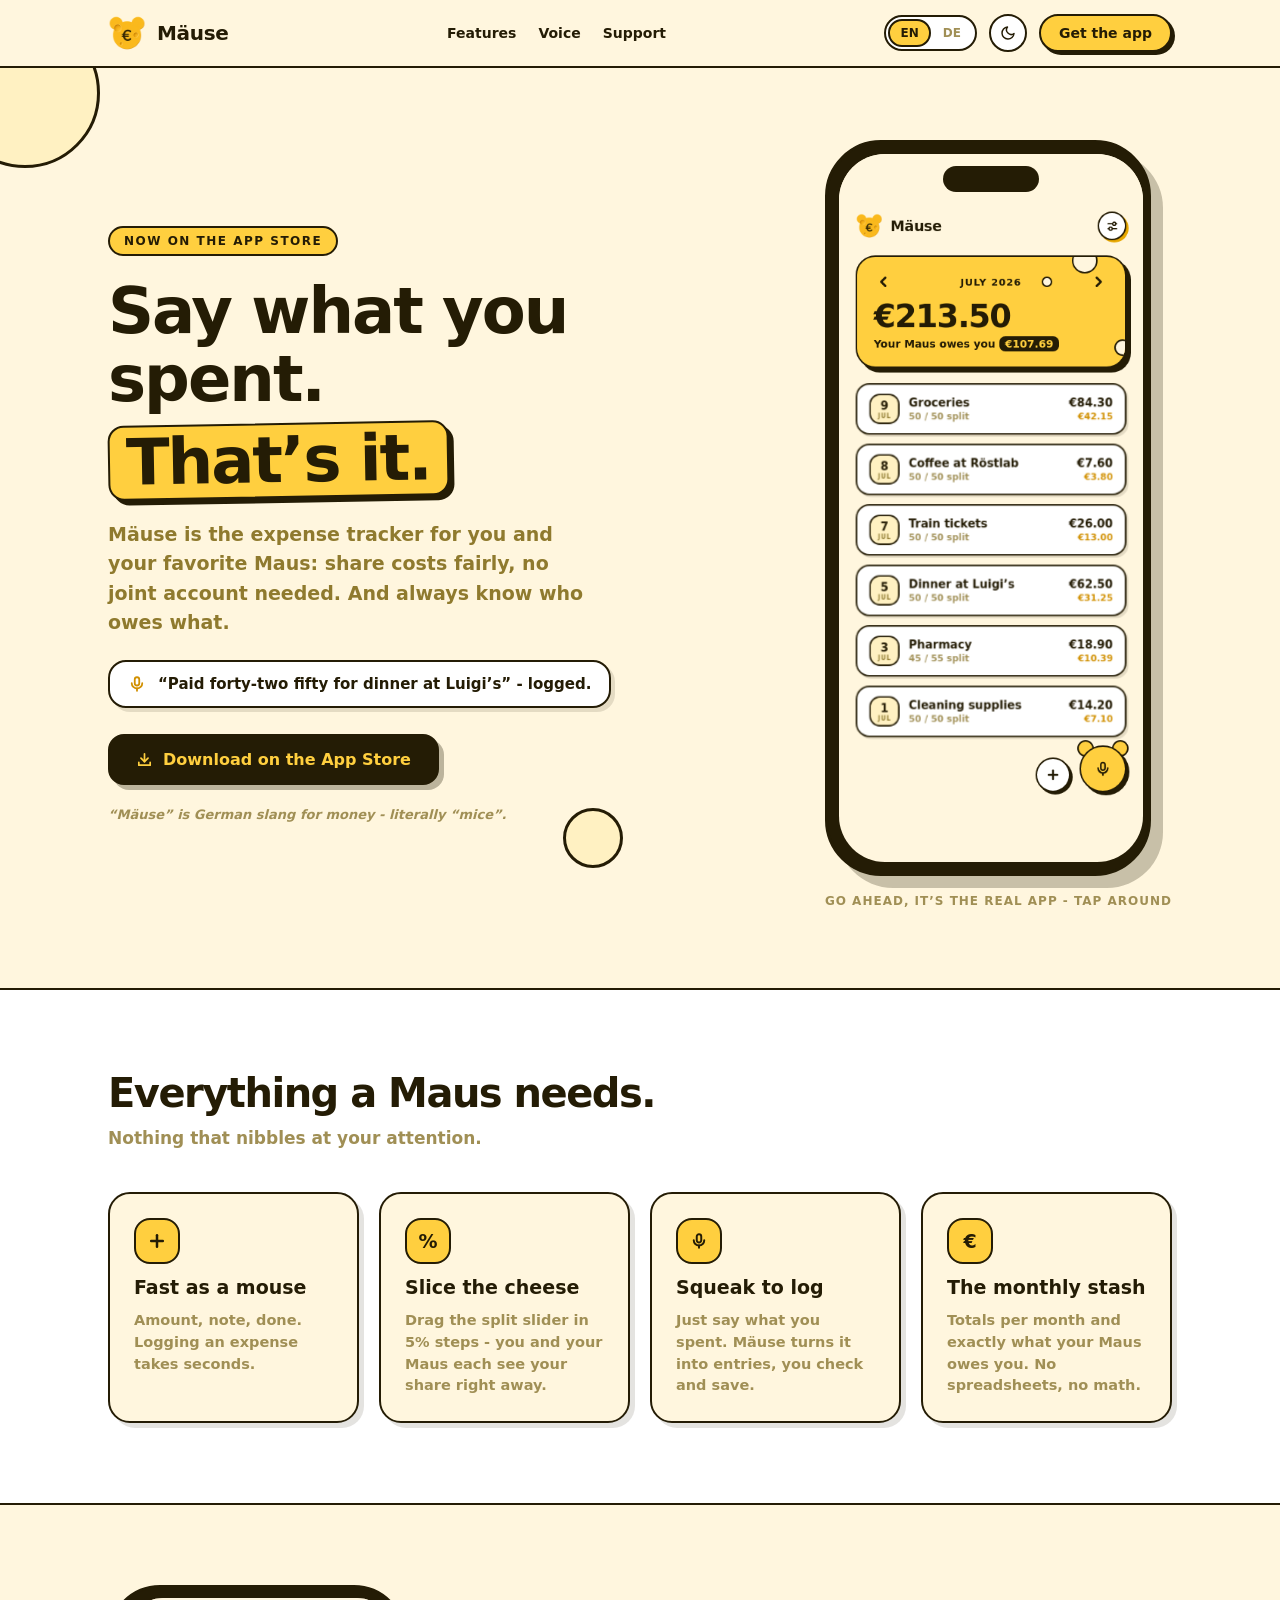
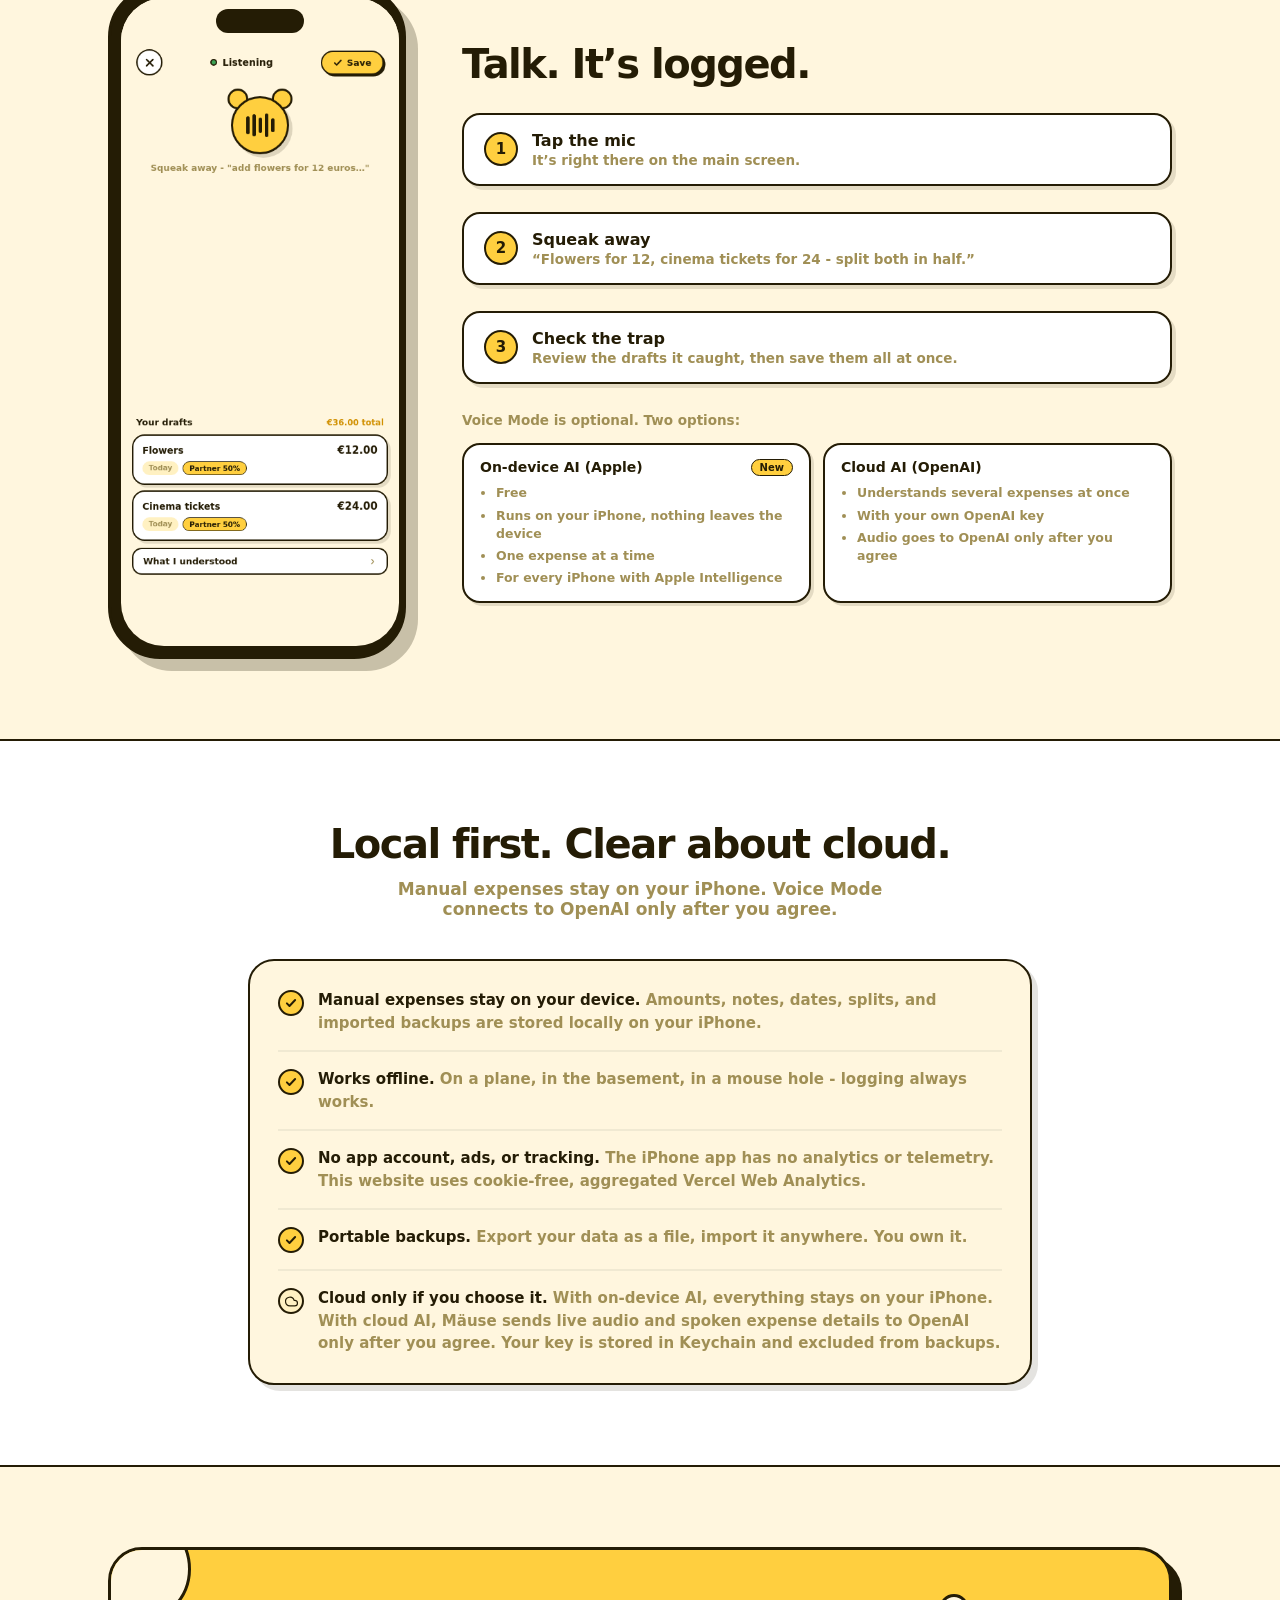
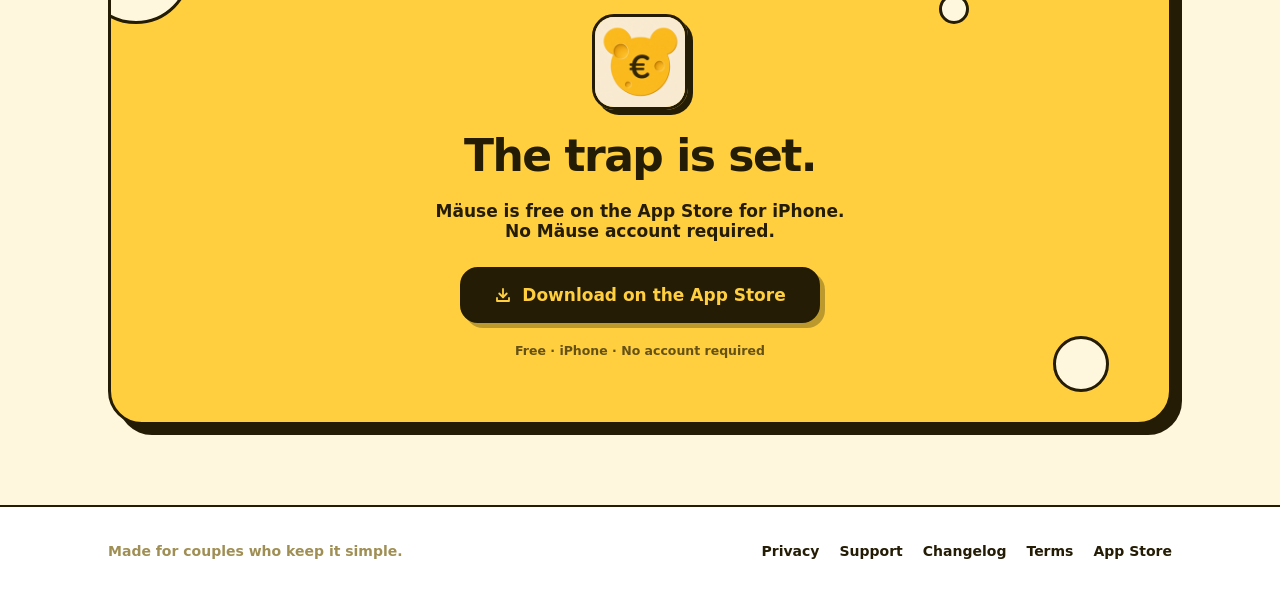
==== commit f2871c6c: "Merge pull request #5 from michaeldiestelberg/cursor/1.5.0-website-updates-bd48 Website updates for " ====
--- a/index.html
+++ b/index.html
@@ -4,7 +4,7 @@
 <meta charset="UTF-8">
 <meta name="viewport" content="width=device-width, initial-scale=1.0">
 <title>Mäuse - Say what you spent. That's it.</title>
-<meta name="description" content="Mäuse is a local-first iPhone expense tracker for two. Split shared costs, keep portable backups, and optionally add expenses with OpenAI-powered voice entry.">
+<meta name="description" content="Share costs fairly without a joint account. Log expenses by voice and always see who owes whom. Local-first and made for couples.">
 <link rel="canonical" href="https://xn--muse-loa.app/">
 <meta name="theme-color" content="#FFF6DE" media="(prefers-color-scheme: light)">
 <meta name="theme-color" content="#211A09" media="(prefers-color-scheme: dark)">
@@ -14,7 +14,7 @@
 <meta property="og:url" content="https://xn--muse-loa.app/">
 <meta property="og:site_name" content="Mäuse">
 <meta property="og:title" content="Mäuse - Say what you spent. That's it.">
-<meta property="og:description" content="A local-first expense tracker for two, with flexible splits, portable backups, and optional voice entry.">
+<meta property="og:description" content="Share costs fairly without a joint account. Log expenses by voice and always see who owes whom. Made for couples.">
 <meta property="og:image" content="https://xn--muse-loa.app/assets/og-image.png">
 <meta property="og:image:width" content="1200">
 <meta property="og:image:height" content="630">
@@ -25,7 +25,7 @@
 <!-- Twitter / X -->
 <meta name="twitter:card" content="summary_large_image">
 <meta name="twitter:title" content="Mäuse - Say what you spent. That's it.">
-<meta name="twitter:description" content="A local-first expense tracker for two, with flexible splits, portable backups, and optional voice entry.">
+<meta name="twitter:description" content="Share costs fairly without a joint account. Log expenses by voice and always see who owes whom. Made for couples.">
 <meta name="twitter:image" content="https://xn--muse-loa.app/assets/og-image.png">
 <meta name="twitter:image:alt" content="Mäuse coin-mouse logo with the tagline: Say what you spent. That's it.">
 
@@ -81,7 +81,7 @@
     <div class="hero-copy">
       <span class="hero-badge" data-i18n="badge">NOW ON THE APP STORE</span>
       <h1><span data-i18n="h1a">Say what you spent.</span><br><span class="h1-highlight" data-i18n="h1b">That's it.</span></h1>
-      <p class="hero-sub" data-i18n="heroSub">Mäuse is the expense tracker for you and your favorite Maus. Log it, slice the cheese, and always know who owes what - right on your iPhone.</p>
+      <p class="hero-sub" data-i18n="heroSub">Mäuse is the expense tracker for you and your favorite Maus: share costs fairly, no joint account needed. And always know who owes what.</p>
       <div class="voice-hint">
         <svg width="18" height="18" viewBox="0 0 24 24" fill="none" stroke="#D19000" stroke-width="2.4" stroke-linecap="round" aria-hidden="true"><rect x="9" y="3" width="6" height="11" rx="3"/><path d="M5 11a7 7 0 0 0 14 0"/><line x1="12" y1="18" x2="12" y2="21"/></svg>
         <span data-i18n="voiceHint">"Paid forty-two fifty for dinner at Luigi's" - logged.</span>
@@ -209,6 +209,7 @@
                   <div class="ed-confirm" id="ed-confirm" hidden>
                     <div class="ed-confirm-card">
                       <span class="ed-confirm-title">Delete this expense?</span>
+                      <span class="ed-confirm-msg">This cannot be undone.</span>
                       <button type="button" class="ed-confirm-yes" id="ed-confirm-yes">Delete expense</button>
                       <button type="button" class="ed-confirm-no" id="ed-confirm-no">Cancel</button>
                     </div>
@@ -257,16 +258,29 @@
                     </div>
                     <div class="st-card">
                       <span class="st-label">VOICE MODE</span>
-                      <div class="st-key-row">
-                        <svg width="13" height="13" viewBox="0 0 24 24" fill="currentColor" aria-hidden="true" style="color:var(--sub)"><path d="M17 10V7a5 5 0 0 0-10 0v3H5v11h14V10h-2zm-8 0V7a3 3 0 0 1 6 0v3H9z"/></svg>
-                        <div class="st-key-meta">
-                          <span class="st-key-title">OpenAI API key</span>
-                          <span class="key">sk-proj-••••••••••••</span>
+                      <div class="st-provider-row">
+                        <div class="st-provider-meta">
+                          <span class="st-provider-name" id="st-provider-name">OpenAI · Cloud</span>
+                          <span class="st-provider-badge" id="st-provider-badge">Recommended</span>
                         </div>
-                        <span class="ok">
-                          <svg width="11" height="11" viewBox="0 0 16 16" fill="currentColor" aria-hidden="true"><path d="M8 1a7 7 0 1 0 0 14A7 7 0 0 0 8 1zm3.2 5.1L7.3 10.1 4.8 7.6l1-1 1.5 1.5 2.9-3z"/></svg>
-                          Verified
-                        </span>
+                        <button type="button" class="st-change" id="st-change-mode">Change</button>
+                      </div>
+                      <p class="st-provider-caption" id="st-provider-caption">Records continuously and processes requests with OpenAI. Audio and expense context are sent to OpenAI.</p>
+                      <div id="st-openai-block">
+                        <div class="st-key-row">
+                          <svg width="13" height="13" viewBox="0 0 24 24" fill="currentColor" aria-hidden="true" style="color:var(--sub)"><path d="M17 10V7a5 5 0 0 0-10 0v3H5v11h14V10h-2zm-8 0V7a3 3 0 0 1 6 0v3H9z"/></svg>
+                          <div class="st-key-meta">
+                            <span class="st-key-title">OpenAI API key</span>
+                            <span class="key">sk-proj-••••••••••••</span>
+                          </div>
+                          <span class="ok">
+                            <svg width="11" height="11" viewBox="0 0 16 16" fill="currentColor" aria-hidden="true"><path d="M8 1a7 7 0 1 0 0 14A7 7 0 0 0 8 1zm3.2 5.1L7.3 10.1 4.8 7.6l1-1 1.5 1.5 2.9-3z"/></svg>
+                            Verified
+                          </span>
+                        </div>
+                      </div>
+                      <div id="st-apple-block" hidden>
+                        <p class="st-apple-ready" id="st-apple-ready">Ready on this iPhone.</p>
                       </div>
                       <div class="st-toggle-row">
                         <div class="txt">
@@ -324,6 +338,47 @@
                 </div>
               </div>
 
+              <!-- ===== voice mode chooser ===== -->
+              <div class="app-overlay" id="md-overlay" hidden>
+                <div class="app-dim" data-close="md"></div>
+                <div class="app-sheet md-sheet">
+                  <div class="sheet-grab"><div></div></div>
+                  <div class="sheet-head">
+                    <span class="st-title">How would you like to dictate?</span>
+                    <button type="button" class="st-done" data-close="md">Done</button>
+                  </div>
+                  <div class="st-body">
+                    <p class="st-provider-caption">Dictate expenses and review your drafts before saving.</p>
+                    <button type="button" class="st-mode-card sel" id="md-openai" data-mode="openai">
+                      <div class="st-mode-head">
+                        <span class="st-mode-title">OpenAI · Cloud</span>
+                        <span class="st-provider-badge">Recommended</span>
+                      </div>
+                      <span class="st-mode-summary">Speak naturally: several expenses, corrections, and dates in one go, with almost no mistakes.</span>
+                      <ul class="st-mode-points">
+                        <li>Most accurate</li>
+                        <li>Keep talking; pauses are detected automatically</li>
+                        <li>About $1–2 per 100 dictated expenses, billed to your OpenAI account</li>
+                        <li>Audio is sent to OpenAI; needs internet and your API key</li>
+                      </ul>
+                    </button>
+                    <button type="button" class="st-mode-card" id="md-apple" data-mode="apple">
+                      <div class="st-mode-head">
+                        <span class="st-mode-title">Apple · On device</span>
+                        <span class="st-provider-badge free">Free</span>
+                      </div>
+                      <span class="st-mode-summary">Simpler and stricter. Best for one short, clear expense at a time.</span>
+                      <ul class="st-mode-points">
+                        <li>Misunderstands more often; check every draft</li>
+                        <li>One expense per recording: speak, check, save</li>
+                        <li>No cost</li>
+                        <li>Stays on your iPhone; needs Apple Intelligence</li>
+                      </ul>
+                    </button>
+                  </div>
+                </div>
+              </div>
+
               <!-- ===== voice overlay ===== -->
               <div class="app-voice-overlay" id="vc-overlay" hidden>
                 <div class="app-voice-top">
@@ -353,17 +408,17 @@
                   </div>
                   <span class="app-voice-hint">Squeak away - "add flowers for 12 euros…"</span>
                 </div>
-                <div class="app-transcript">
-                  <div class="bubble-user" id="vc-user" hidden><div class="bubble">Add flowers for 12 euros and two cinema tickets for 24 - split both in half.</div></div>
-                  <div class="bubble-app" id="vc-app" hidden><div class="bubble">Got both! Two expenses in the trap - check them below.</div></div>
-                </div>
                 <div class="app-tray">
                   <div class="app-tray-head">
-                    <span class="label" id="vc-count">IN THE TRAP · 0</span>
+                    <span class="label" id="vc-count">Your drafts</span>
                     <span class="total" id="vc-total"></span>
                   </div>
                   <div class="none" id="vc-none">Nothing captured yet - keep talking.</div>
                   <div class="app-drafts" id="vc-drafts"></div>
+                  <button type="button" class="app-understood" id="vc-understood" hidden>
+                    <span>What I understood</span>
+                    <svg width="12" height="12" viewBox="0 0 24 24" fill="none" stroke="currentColor" stroke-width="2.8" stroke-linecap="round" stroke-linejoin="round" aria-hidden="true"><polyline points="9,6 15,12 9,18"/></svg>
+                  </button>
                 </div>
               </div>
             </div>
@@ -387,7 +442,7 @@
           <svg width="20" height="20" viewBox="0 0 24 24" stroke="#241C05" stroke-width="3" stroke-linecap="round" aria-hidden="true"><line x1="12" y1="5" x2="12" y2="19"/><line x1="5" y1="12" x2="19" y2="12"/></svg>
         </div>
         <h3 data-i18n="f1t">Fast as a mouse</h3>
-        <p data-i18n="f1b">Amount, note, done. Logging an expense takes seconds, not taps.</p>
+        <p data-i18n="f1b">Amount, note, done. Logging an expense takes seconds.</p>
       </div>
       <div class="feature-card">
         <div class="feature-icon">%</div>
@@ -399,7 +454,7 @@
           <svg width="18" height="18" viewBox="0 0 24 24" fill="none" stroke="#241C05" stroke-width="2.6" stroke-linecap="round" aria-hidden="true"><rect x="9" y="3" width="6" height="11" rx="3"/><path d="M5 11a7 7 0 0 0 14 0"/><line x1="12" y1="18" x2="12" y2="21"/></svg>
         </div>
         <h3 data-i18n="f3t">Squeak to log</h3>
-        <p data-i18n="f3b">Say what you spent - even a few things at once. Mäuse drafts them, you tap save.</p>
+        <p data-i18n="f3b">Just say what you spent. Mäuse turns it into entries, you check and save.</p>
       </div>
       <div class="feature-card">
         <div class="feature-icon">€</div>
@@ -429,7 +484,7 @@
                 </div>
                 <div class="app-voice-save">
                   <svg width="13" height="13" viewBox="0 0 16 16" fill="none" stroke="#241C05" stroke-width="2.6" stroke-linecap="round" stroke-linejoin="round" aria-hidden="true"><polyline points="2.5,8.5 6,12 13.5,4"/></svg>
-                  <span>Save 2</span>
+                  <span>Save</span>
                 </div>
               </div>
               <div class="app-voice-mouse-block">
@@ -446,32 +501,30 @@
                 </div>
                 <span class="app-voice-hint">Squeak away - "add flowers for 12 euros…"</span>
               </div>
-              <div class="app-transcript">
-                <div class="bubble-user"><div class="bubble">Add flowers for 12 euros and two cinema tickets for 24 - split both in half.</div></div>
-                <div class="bubble-app"><div class="bubble">Got both! Two expenses in the trap - check them below.</div></div>
-              </div>
               <div class="app-tray">
                 <div class="app-tray-head">
-                  <span class="label">IN THE TRAP · 2</span>
+                  <span class="label">Your drafts</span>
                   <span class="total">€36.00 total</span>
                 </div>
                 <div class="app-drafts">
                   <div class="app-draft">
                     <div class="app-draft-head">
                       <span class="desc">Flowers</span>
-                      <svg width="14" height="14" viewBox="0 0 14 14" style="stroke:var(--sub)" stroke-width="2.2" stroke-linecap="round" aria-hidden="true"><line x1="2" y1="2" x2="12" y2="12"/><line x1="12" y1="2" x2="2" y2="12"/></svg>
-                    </div>
-                    <span class="amount">€12.00</span>
-                    <div class="app-draft-chips"><span class="pct">50%</span><span class="when">Today</span></div>
+                      <span class="amount">€12.00</span>
+                    </div>
+                    <div class="app-draft-chips"><span class="when">Today</span><span class="pct">Partner 50%</span></div>
                   </div>
                   <div class="app-draft">
                     <div class="app-draft-head">
                       <span class="desc">Cinema tickets</span>
-                      <svg width="14" height="14" viewBox="0 0 14 14" style="stroke:var(--sub)" stroke-width="2.2" stroke-linecap="round" aria-hidden="true"><line x1="2" y1="2" x2="12" y2="12"/><line x1="12" y1="2" x2="2" y2="12"/></svg>
-                    </div>
-                    <span class="amount">€24.00</span>
-                    <div class="app-draft-chips"><span class="pct">50%</span><span class="when">Today</span></div>
-                  </div>
+                      <span class="amount">€24.00</span>
+                    </div>
+                    <div class="app-draft-chips"><span class="when">Today</span><span class="pct">Partner 50%</span></div>
+                  </div>
+                </div>
+                <div class="app-understood" aria-hidden="true">
+                  <span>What I understood</span>
+                  <svg width="12" height="12" viewBox="0 0 24 24" fill="none" stroke="currentColor" stroke-width="2.8" stroke-linecap="round" stroke-linejoin="round"><polyline points="9,6 15,12 9,18"/></svg>
                 </div>
               </div>
             </div>
@@ -504,7 +557,33 @@
           <span class="b" data-i18n="v3b">Review the drafts it caught, then save them all at once.</span>
         </div>
       </div>
-      <p class="voice-note" data-i18n="vNote">Voice mode is optional. Your API key is stored in Keychain and sent only to OpenAI over HTTPS; live audio and expense details are shared with OpenAI only during a voice session.</p>
+      <div class="voice-compare">
+        <p class="voice-note" data-i18n="vNote">Voice Mode is optional. Two options:</p>
+        <div class="voice-compare-grid">
+          <div class="voice-mode-card">
+            <div class="voice-mode-head">
+              <span class="voice-mode-title" data-i18n="vAppleTitle">On-device AI (Apple)</span>
+              <span class="voice-mode-badge" data-i18n="vAppleTag">New</span>
+            </div>
+            <ul class="voice-mode-points">
+              <li data-i18n="vApple1">Free</li>
+              <li data-i18n="vApple2">Runs on your iPhone, nothing leaves the device</li>
+              <li data-i18n="vApple3">One expense at a time</li>
+              <li data-i18n="vApple4">For every iPhone with Apple Intelligence</li>
+            </ul>
+          </div>
+          <div class="voice-mode-card">
+            <div class="voice-mode-head">
+              <span class="voice-mode-title" data-i18n="vCloudTitle">Cloud AI (OpenAI)</span>
+            </div>
+            <ul class="voice-mode-points">
+              <li data-i18n="vCloud1">Understands several expenses at once</li>
+              <li data-i18n="vCloud2">With your own OpenAI key</li>
+              <li data-i18n="vCloud3">Audio goes to OpenAI only after you agree</li>
+            </ul>
+          </div>
+        </div>
+      </div>
     </div>
   </div>
 </section>
@@ -513,7 +592,7 @@
 <section id="privacy" class="section on-card">
   <div class="container privacy-inner">
     <h2 data-i18n="pTitle">Local first. Clear about cloud.</h2>
-    <p class="section-sub" data-i18n="pSub">Manual expenses stay on your iPhone. Voice Mode connects directly to OpenAI only after you choose to enable it.</p>
+    <p class="section-sub" data-i18n="pSub">Manual expenses stay on your iPhone. Voice Mode connects to OpenAI only after you agree.</p>
     <div class="privacy-card">
       <div class="privacy-item">
         <span class="privacy-check" aria-hidden="true"><svg width="12" height="12" viewBox="0 0 16 16" fill="none" stroke="#241C05" stroke-width="2.6" stroke-linecap="round" stroke-linejoin="round"><polyline points="2.5,8.5 6,12 13.5,4"/></svg></span>
@@ -533,7 +612,7 @@
       </div>
       <div class="privacy-item">
         <span class="privacy-check neutral" aria-hidden="true"><svg width="13" height="13" viewBox="0 0 24 24" fill="none" style="stroke:var(--icon)" stroke-width="2.2" stroke-linecap="round" stroke-linejoin="round"><path d="M18 10h-1.26A8 8 0 1 0 9 20h9a5 5 0 0 0 0-10z"/></svg></span>
-        <div class="privacy-text"><strong data-i18n="p5t">One optional cloud connection.</strong> <span data-i18n="p5b">With your consent, Voice Mode sends live audio and spoken expense details to OpenAI. Your key is stored in Keychain and excluded from backups.</span></div>
+        <div class="privacy-text"><strong data-i18n="p5t">Cloud only if you choose it.</strong> <span data-i18n="p5b">With on-device AI, everything stays on your iPhone. With cloud AI, Mäuse sends live audio and spoken expense details to OpenAI only after you agree. Your key is stored in Keychain and excluded from backups.</span></div>
       </div>
     </div>
   </div>
--- a/style.css
+++ b/style.css
@@ -654,26 +654,42 @@
   color: var(--text);
 }
 
-.app-tray { padding: 14px 16px 40px; display: flex; flex-direction: column; gap: 10px; }
+.app-tray { padding: 14px 16px 40px; display: flex; flex-direction: column; gap: 10px; flex: 1; justify-content: flex-end; }
 .app-tray-head {
   display: flex; align-items: center; justify-content: space-between;
   padding: 0 6px;
 }
-.app-tray-head .label { font-size: 11px; font-weight: 800; letter-spacing: 1.5px; color: var(--sub); }
+.app-tray-head .label { font-size: 13px; font-weight: 800; letter-spacing: 0; color: var(--text); }
 .app-tray-head .total { font-size: 12px; font-weight: 800; color: var(--rind); font-variant-numeric: tabular-nums; }
-.app-drafts { display: flex; gap: 10px; }
+.app-drafts { display: flex; flex-direction: column; gap: 8px; }
 .app-draft {
-  flex: 1;
   background: var(--card);
   border: 2.5px solid var(--border);
   border-radius: 18px;
   box-shadow: 4px 4px 0 var(--sh12);
-  padding: 13px;
+  padding: 12px 13px;
   display: flex; flex-direction: column; gap: 7px;
 }
-.app-draft-head { display: flex; justify-content: space-between; align-items: flex-start; gap: 8px; }
-.app-draft-head .desc { font-size: 13.5px; font-weight: 800; color: var(--text); }
+.app-draft-head { display: flex; align-items: center; gap: 8px; }
+.app-draft-head .desc { font-size: 13.5px; font-weight: 800; color: var(--text); min-width: 0; }
 .app-draft .amount { font-size: 19px; font-weight: 800; color: var(--text); font-variant-numeric: tabular-nums; }
+.app-draft-head .amount {
+  margin-left: auto;
+  font-size: 15px; font-weight: 800; color: var(--text); font-variant-numeric: tabular-nums;
+}
+.app-understood {
+  display: flex; align-items: center; justify-content: space-between;
+  background: var(--card);
+  border: 2px solid var(--border);
+  border-radius: 14px;
+  padding: 10px 14px;
+  font-size: 13px; font-weight: 800;
+  color: var(--text);
+  font-family: inherit;
+  width: 100%;
+  cursor: default;
+}
+.app-understood svg { color: var(--sub); flex-shrink: 0; }
 .app-draft-chips { display: flex; gap: 6px; }
 .app-draft-chips .pct {
   font-size: 10.5px; font-weight: 800; color: var(--ink);
@@ -710,6 +726,7 @@
 
 /* overlays + bottom sheets */
 .app-overlay { position: absolute; inset: 0; z-index: 40; }
+#md-overlay { z-index: 45; }
 .app-dim {
   position: absolute; inset: 0;
   background: var(--dim);
@@ -877,24 +894,27 @@
 .ed-confirm {
   position: absolute; inset: 0; z-index: 5;
   background: var(--dim);
-  display: flex; align-items: flex-end; justify-content: center;
+  display: flex; align-items: center; justify-content: center;
   padding: 18px;
   animation: mz-dim 0.2s ease;
 }
 .ed-confirm-card {
-  width: 100%;
+  width: min(100%, 260px);
   background: var(--card);
   border: 2.5px solid var(--border);
   border-radius: 22px;
   box-shadow: 4px 4px 0 var(--sh12);
   padding: 18px;
   display: flex; flex-direction: column; gap: 10px;
-  margin-bottom: 24px;
 }
 .ed-confirm-title {
   text-align: center;
   font-size: 15px; font-weight: 800; color: var(--text);
-  padding: 4px 0 6px;
+  padding: 4px 0 2px;
+}
+.ed-confirm-msg {
+  text-align: center;
+  font-size: 12px; font-weight: 700; color: var(--sub);
 }
 .ed-confirm-yes {
   height: 46px;
@@ -989,6 +1009,66 @@
   background: var(--yellow);
   border-color: var(--ink);
 }
+.st-provider-row {
+  display: flex; align-items: center; justify-content: space-between; gap: 10px;
+}
+.st-provider-meta { display: flex; flex-direction: column; align-items: flex-start; gap: 5px; min-width: 0; }
+.st-provider-name { font-size: 15px; font-weight: 800; color: var(--text); }
+.st-provider-badge {
+  display: inline-flex;
+  font-size: 10px; font-weight: 800;
+  background: var(--yellow);
+  border: 1.5px solid var(--ink);
+  border-radius: 99px;
+  padding: 2px 8px;
+  color: var(--ink);
+}
+.st-provider-badge.free { background: var(--chip); }
+.st-change {
+  font-size: 12px; font-weight: 800;
+  color: var(--ink);
+  background: var(--yellow);
+  border: 2px solid var(--ink);
+  border-radius: 99px;
+  padding: 6px 12px;
+  box-shadow: 2px 2px 0 var(--ink);
+  font-family: inherit;
+  flex-shrink: 0;
+}
+.st-provider-caption {
+  margin: 0;
+  font-size: 12px; font-weight: 700; color: var(--sub); line-height: 1.4;
+}
+.st-apple-ready {
+  margin: 0;
+  font-size: 13px; font-weight: 800; color: var(--text);
+}
+.st-mode-card {
+  text-align: left;
+  font-family: inherit;
+  background: var(--card);
+  border: 2.5px solid var(--border);
+  border-radius: 18px;
+  padding: 14px;
+  display: flex; flex-direction: column; gap: 8px;
+  color: inherit;
+  box-shadow: 3px 3px 0 var(--sh12);
+  cursor: pointer;
+}
+.st-mode-card.sel {
+  border-color: var(--ink);
+  background: color-mix(in srgb, var(--yellow) 22%, var(--card));
+}
+.st-mode-head { display: flex; align-items: center; justify-content: space-between; gap: 8px; }
+.st-mode-title { font-size: 14px; font-weight: 800; color: var(--text); }
+.st-mode-summary { font-size: 12px; font-weight: 700; color: var(--sub); line-height: 1.4; }
+.st-mode-points {
+  margin: 0;
+  padding-left: 16px;
+  font-size: 11px; font-weight: 700; color: var(--text);
+  line-height: 1.4;
+}
+.st-mode-points li + li { margin-top: 3px; }
 .st-key-row {
   display: flex; align-items: center; gap: 10px;
   background: var(--chip);
@@ -1176,6 +1256,62 @@
 .voice-step-text .t { font-size: 16px; font-weight: 800; }
 .voice-step-text .b { font-size: 13.5px; font-weight: 700; color: var(--sub); }
 .voice-note { margin: 0; font-size: 13.5px; font-weight: 700; color: var(--sub); line-height: 1.55; }
+.voice-compare {
+  display: flex;
+  flex-direction: column;
+  gap: 12px;
+}
+.voice-compare-grid {
+  display: grid;
+  grid-template-columns: 1fr 1fr;
+  gap: 12px;
+  align-items: stretch;
+}
+.voice-mode-card {
+  background: var(--card);
+  border: 2.5px solid var(--border);
+  border-radius: 18px;
+  padding: 14px 16px;
+  display: flex;
+  flex-direction: column;
+  gap: 8px;
+  box-shadow: 3px 3px 0 var(--sh12);
+}
+.voice-mode-head {
+  display: flex;
+  align-items: center;
+  justify-content: space-between;
+  gap: 8px;
+}
+.voice-mode-title {
+  font-size: 14px;
+  font-weight: 800;
+  color: var(--text);
+  line-height: 1.25;
+}
+.voice-mode-badge {
+  display: inline-flex;
+  flex-shrink: 0;
+  font-size: 10px;
+  font-weight: 800;
+  background: var(--yellow);
+  border: 1.5px solid var(--ink);
+  border-radius: 99px;
+  padding: 2px 8px;
+  color: var(--ink);
+}
+.voice-mode-points {
+  margin: 0;
+  padding-left: 16px;
+  font-size: 12.5px;
+  font-weight: 700;
+  color: var(--sub);
+  line-height: 1.45;
+}
+.voice-mode-points li + li { margin-top: 4px; }
+@media (max-width: 640px) {
+  .voice-compare-grid { grid-template-columns: 1fr; }
+}
 
 /* privacy */
 .privacy-inner {
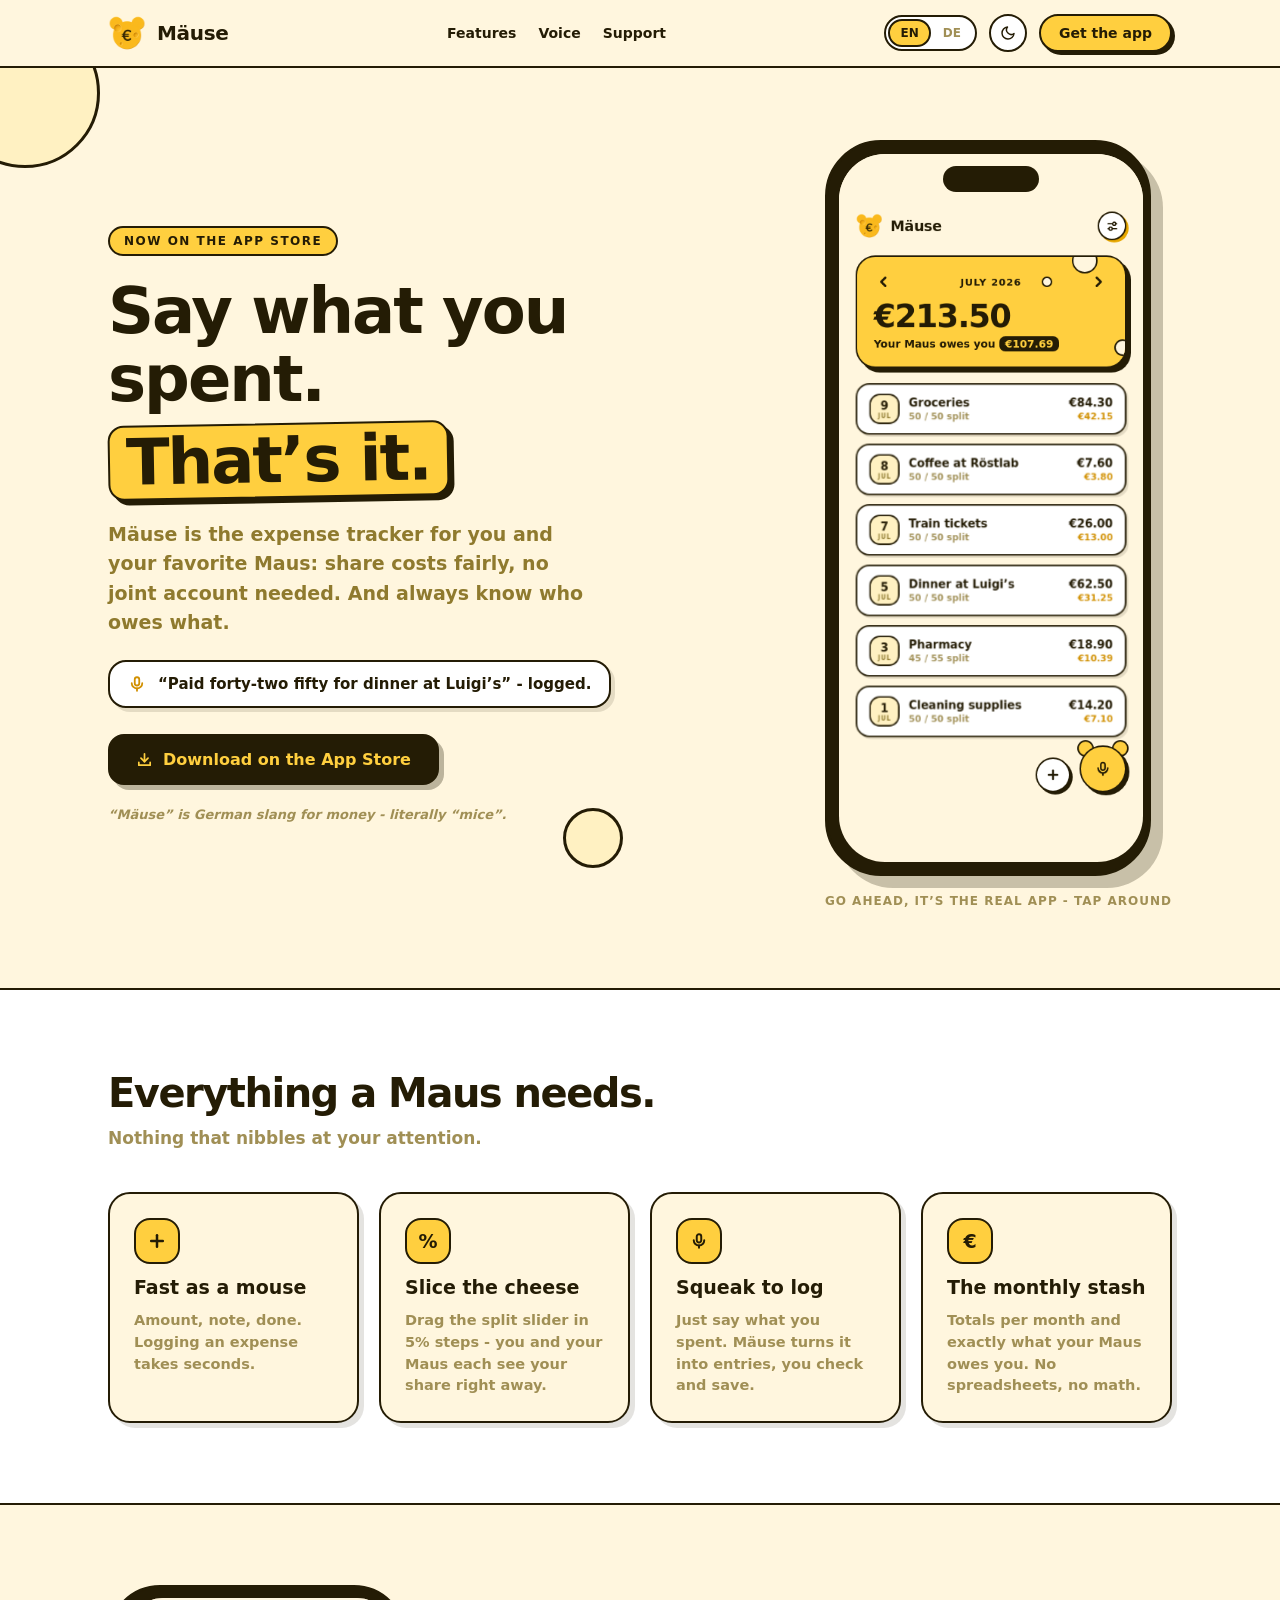
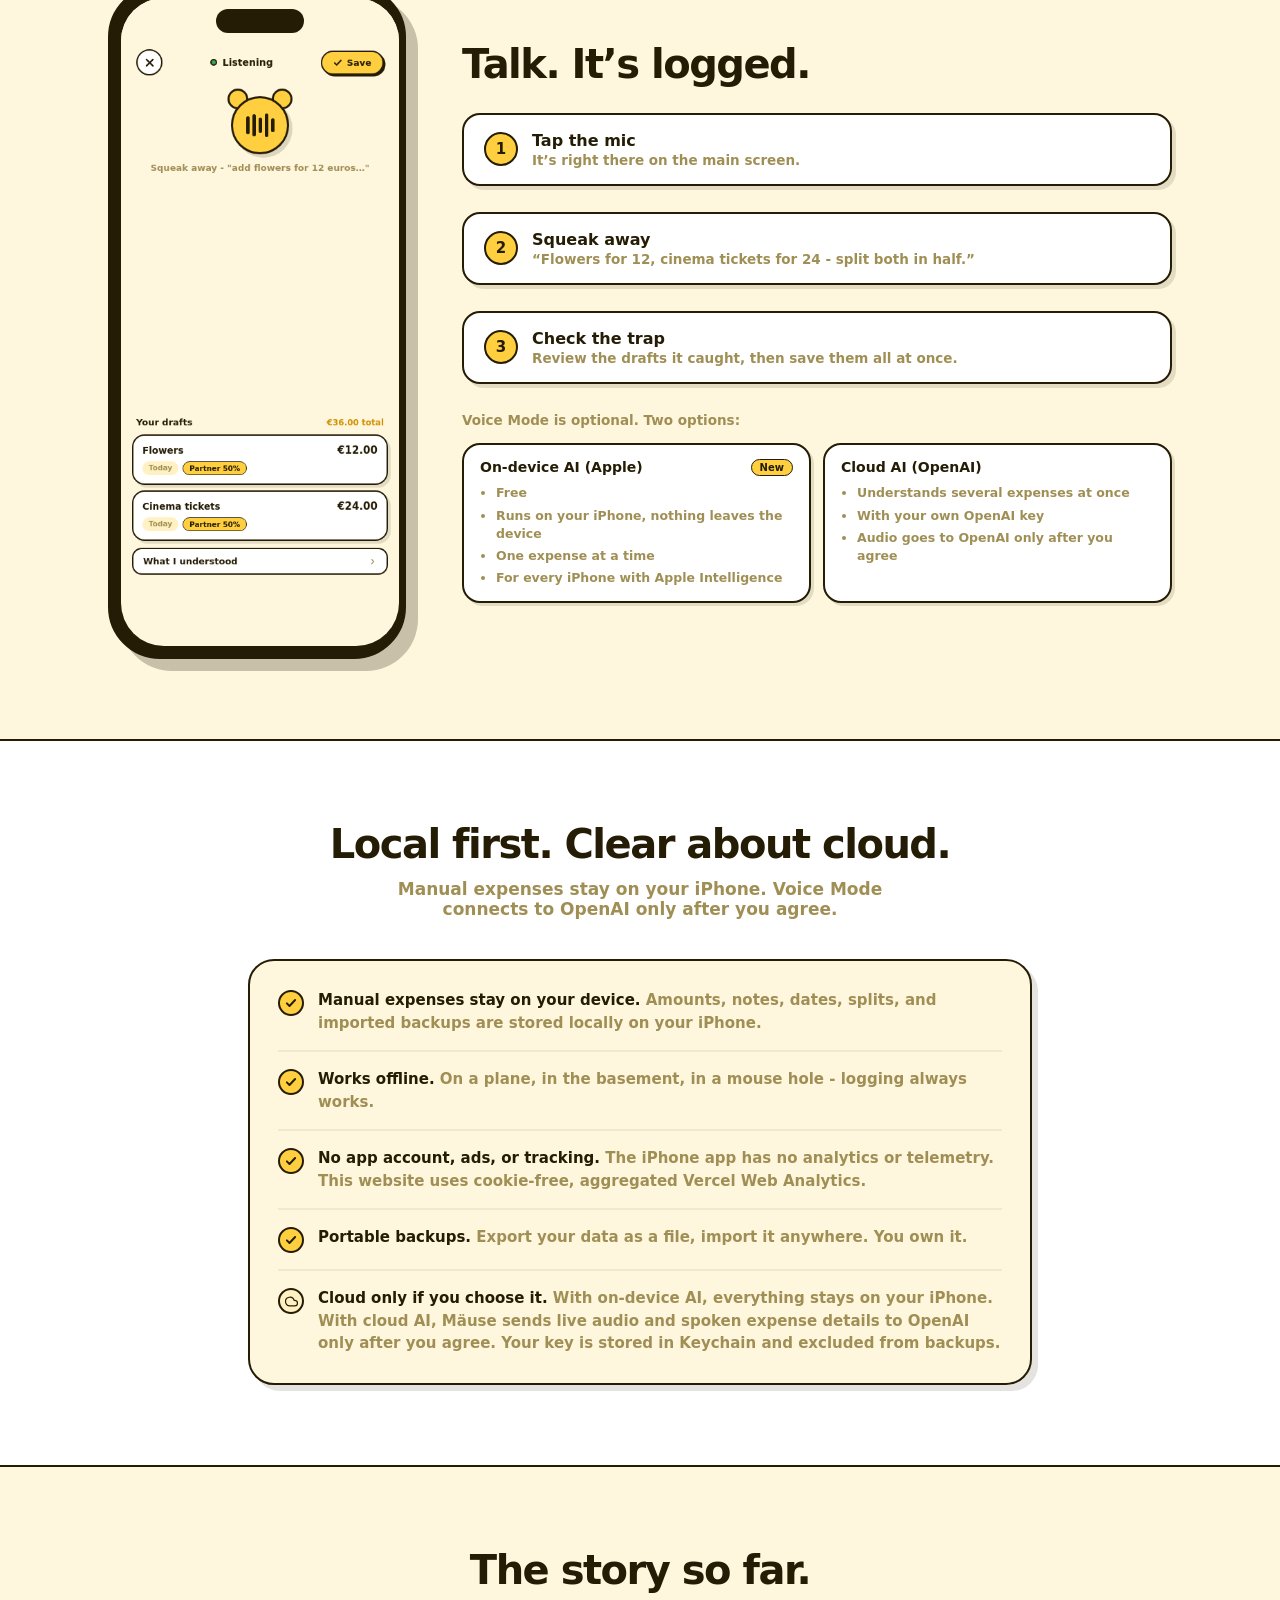
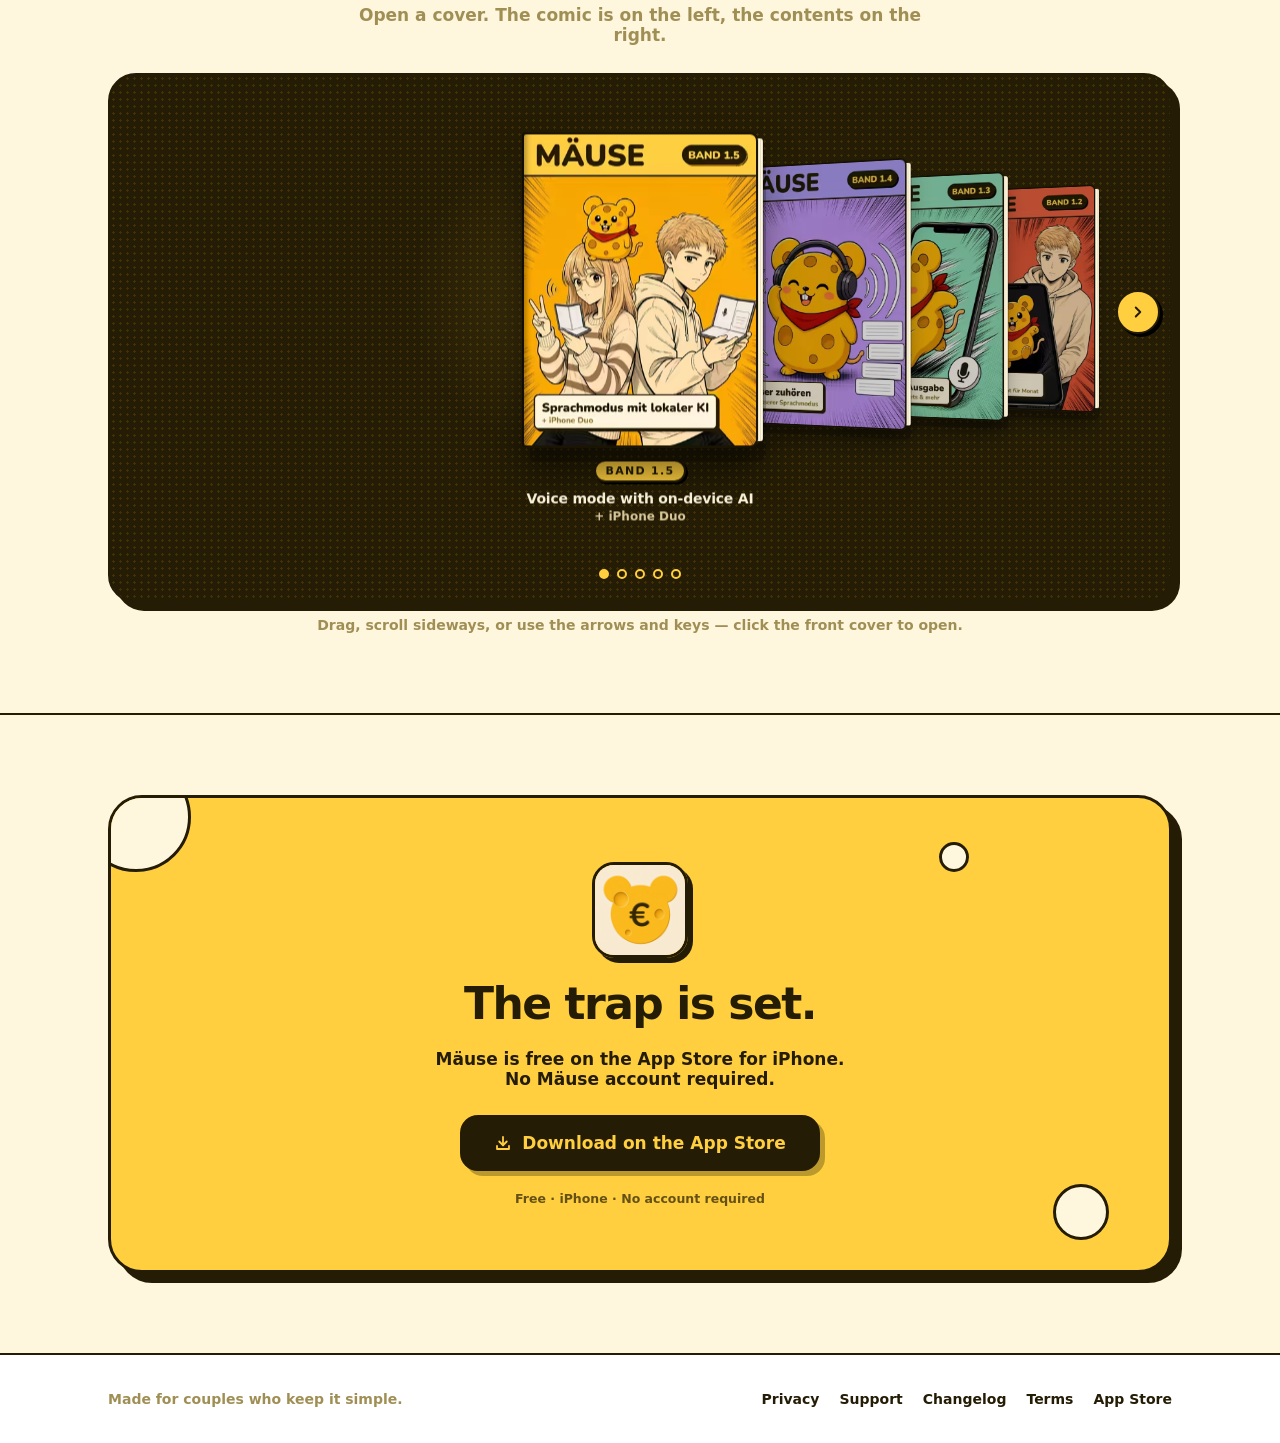
==== commit 6184c568: "Show the manga changelog shelf on the homepage Mount the existing gallery from changelog.html betwee" ====
--- a/index.html
+++ b/index.html
@@ -618,6 +618,21 @@
   </div>
 </section>
 
+<!-- ===== STORY ===== -->
+<section id="story" class="section story-section">
+  <div class="container section-inner">
+    <h2 id="story-title" data-i18n="homeStoryTitle">The story so far.</h2>
+    <p class="section-sub" data-i18n="homeStorySub">Open a cover. The comic is on the left, the contents on the right.</p>
+    <div id="manga-slot" class="manga-slot"></div>
+    <noscript>
+      <p class="story-fallback"><a href="changelog.html">Read the volumes in the changelog.</a></p>
+    </noscript>
+    <p class="story-fallback" id="manga-fallback" hidden>
+      <a href="changelog.html" data-i18n="homeStoryFallback">Read the volumes in the changelog.</a>
+    </p>
+  </div>
+</section>
+
 <!-- ===== DOWNLOAD ===== -->
 <section id="download" class="section">
   <div class="container download-inner">
@@ -652,5 +667,7 @@
 </footer>
 
 <script src="app.js"></script>
+<script src="manga-strings.js"></script>
+<script src="manga.js"></script>
 </body>
 </html>
--- a/style.css
+++ b/style.css
@@ -1198,6 +1198,45 @@
 }
 .section-sub { margin: 0 0 44px; font-size: 17px; font-weight: 700; color: var(--sub); }
 
+/* story: the shared manga shelf, between the pitch and the download */
+.story-section h2,
+.story-section .section-sub { text-align: center; }
+.story-section .section-sub {
+  max-width: 36rem;
+  margin-left: auto;
+  margin-right: auto;
+  margin-bottom: 28px;
+}
+.story-section .manga-gallery { margin-top: 0; }
+.manga-slot.is-pending:not(.is-ready):not(.is-failed) {
+  min-height: 520px;
+  border-radius: 28px;
+  background: #241C05;
+  border: 2.5px solid var(--ink);
+  box-shadow: 8px 8px 0 var(--hard);
+}
+html[data-theme="dark"] .manga-slot.is-pending:not(.is-ready):not(.is-failed) {
+  background: #0E0A02;
+  border-color: var(--border);
+  box-shadow: 8px 8px 0 #000;
+}
+.manga-slot.is-ready,
+.manga-slot.is-failed {
+  min-height: 0;
+  background: none;
+  border: 0;
+  box-shadow: none;
+}
+.story-fallback {
+  margin: 12px 0 0;
+  text-align: center;
+  font-size: 15px;
+  font-weight: 800;
+}
+@media (max-width: 760px) {
+  .manga-slot.is-pending:not(.is-ready):not(.is-failed) { min-height: 420px; }
+}
+
 /* features */
 .features-grid {
   display: grid;
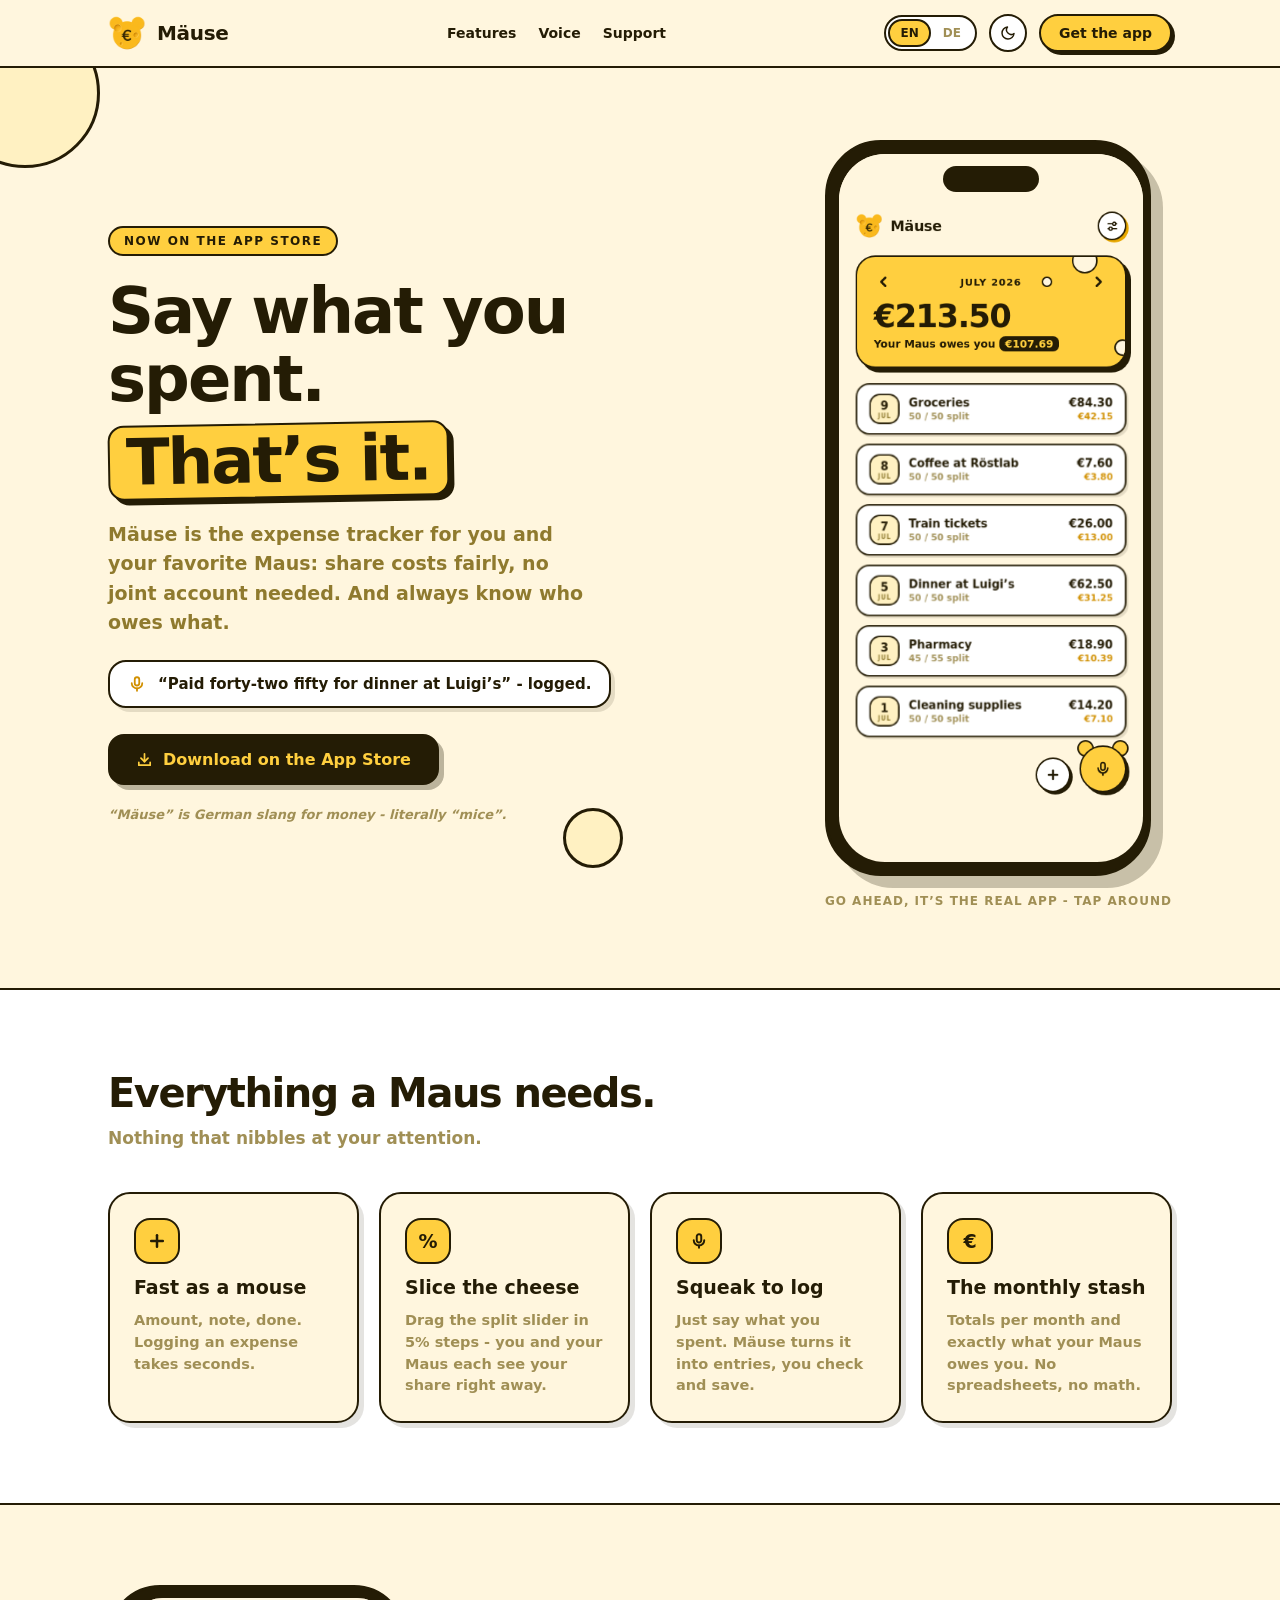
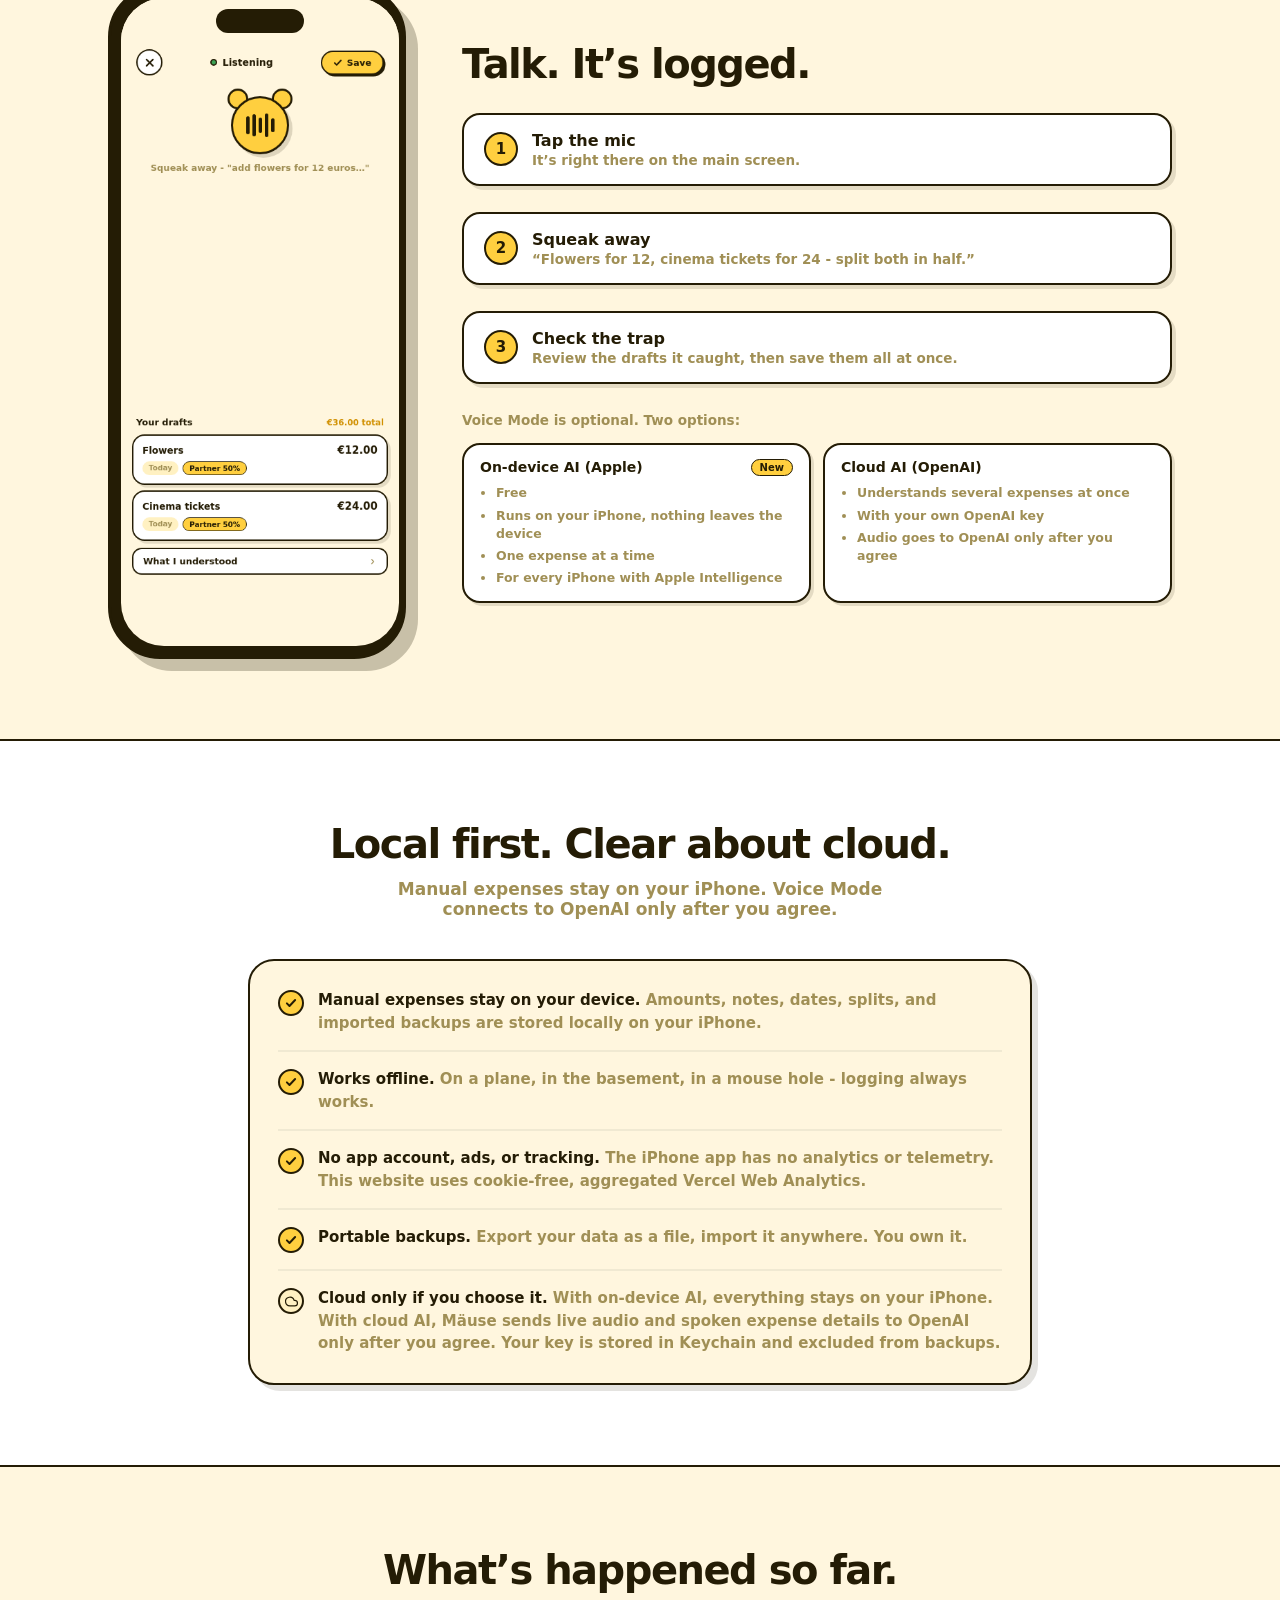
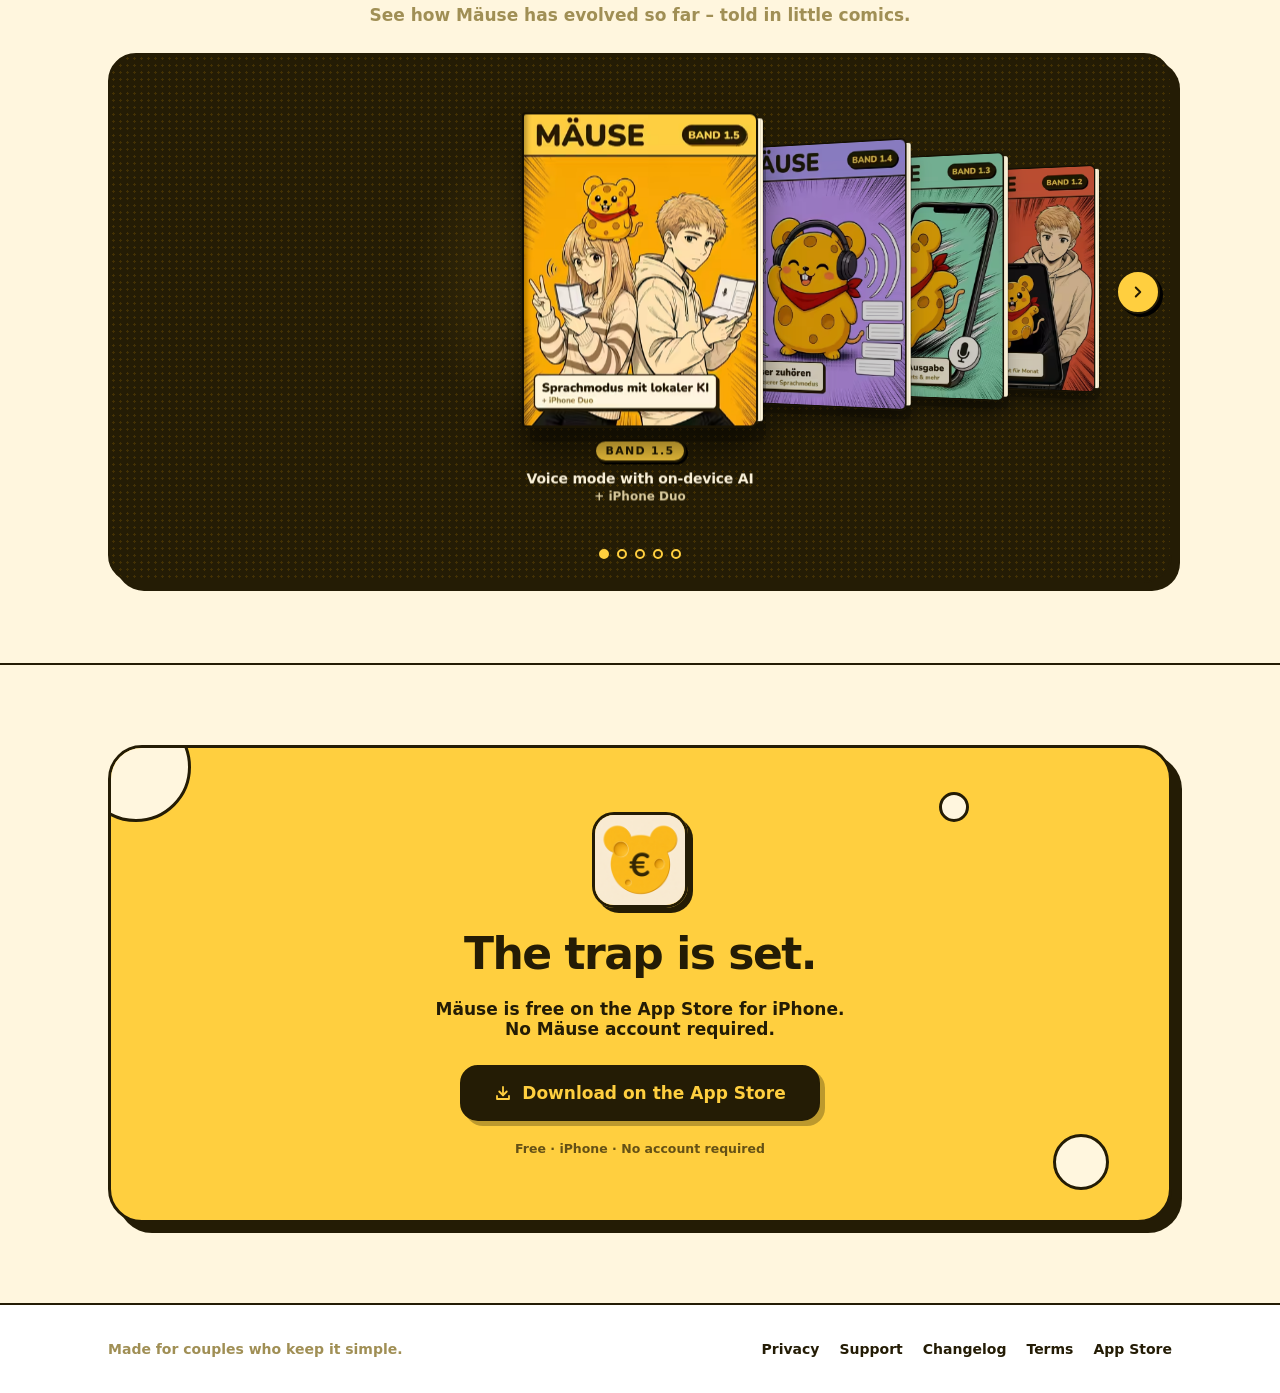
==== commit 71d13ccf: "Revise the homepage shelf copy and drop the gallery hint Use Michael’s heading and intro, with the s" ====
--- a/index.html
+++ b/index.html
@@ -621,8 +621,8 @@
 <!-- ===== STORY ===== -->
 <section id="story" class="section story-section">
   <div class="container section-inner">
-    <h2 id="story-title" data-i18n="homeStoryTitle">The story so far.</h2>
-    <p class="section-sub" data-i18n="homeStorySub">Open a cover. The comic is on the left, the contents on the right.</p>
+    <h2 id="story-title" data-i18n="homeStoryTitle">What’s happened so far.</h2>
+    <p class="section-sub" data-i18n="homeStorySub">See how Mäuse has evolved so far – told in little comics.</p>
     <div id="manga-slot" class="manga-slot"></div>
     <noscript>
       <p class="story-fallback"><a href="changelog.html">Read the volumes in the changelog.</a></p>
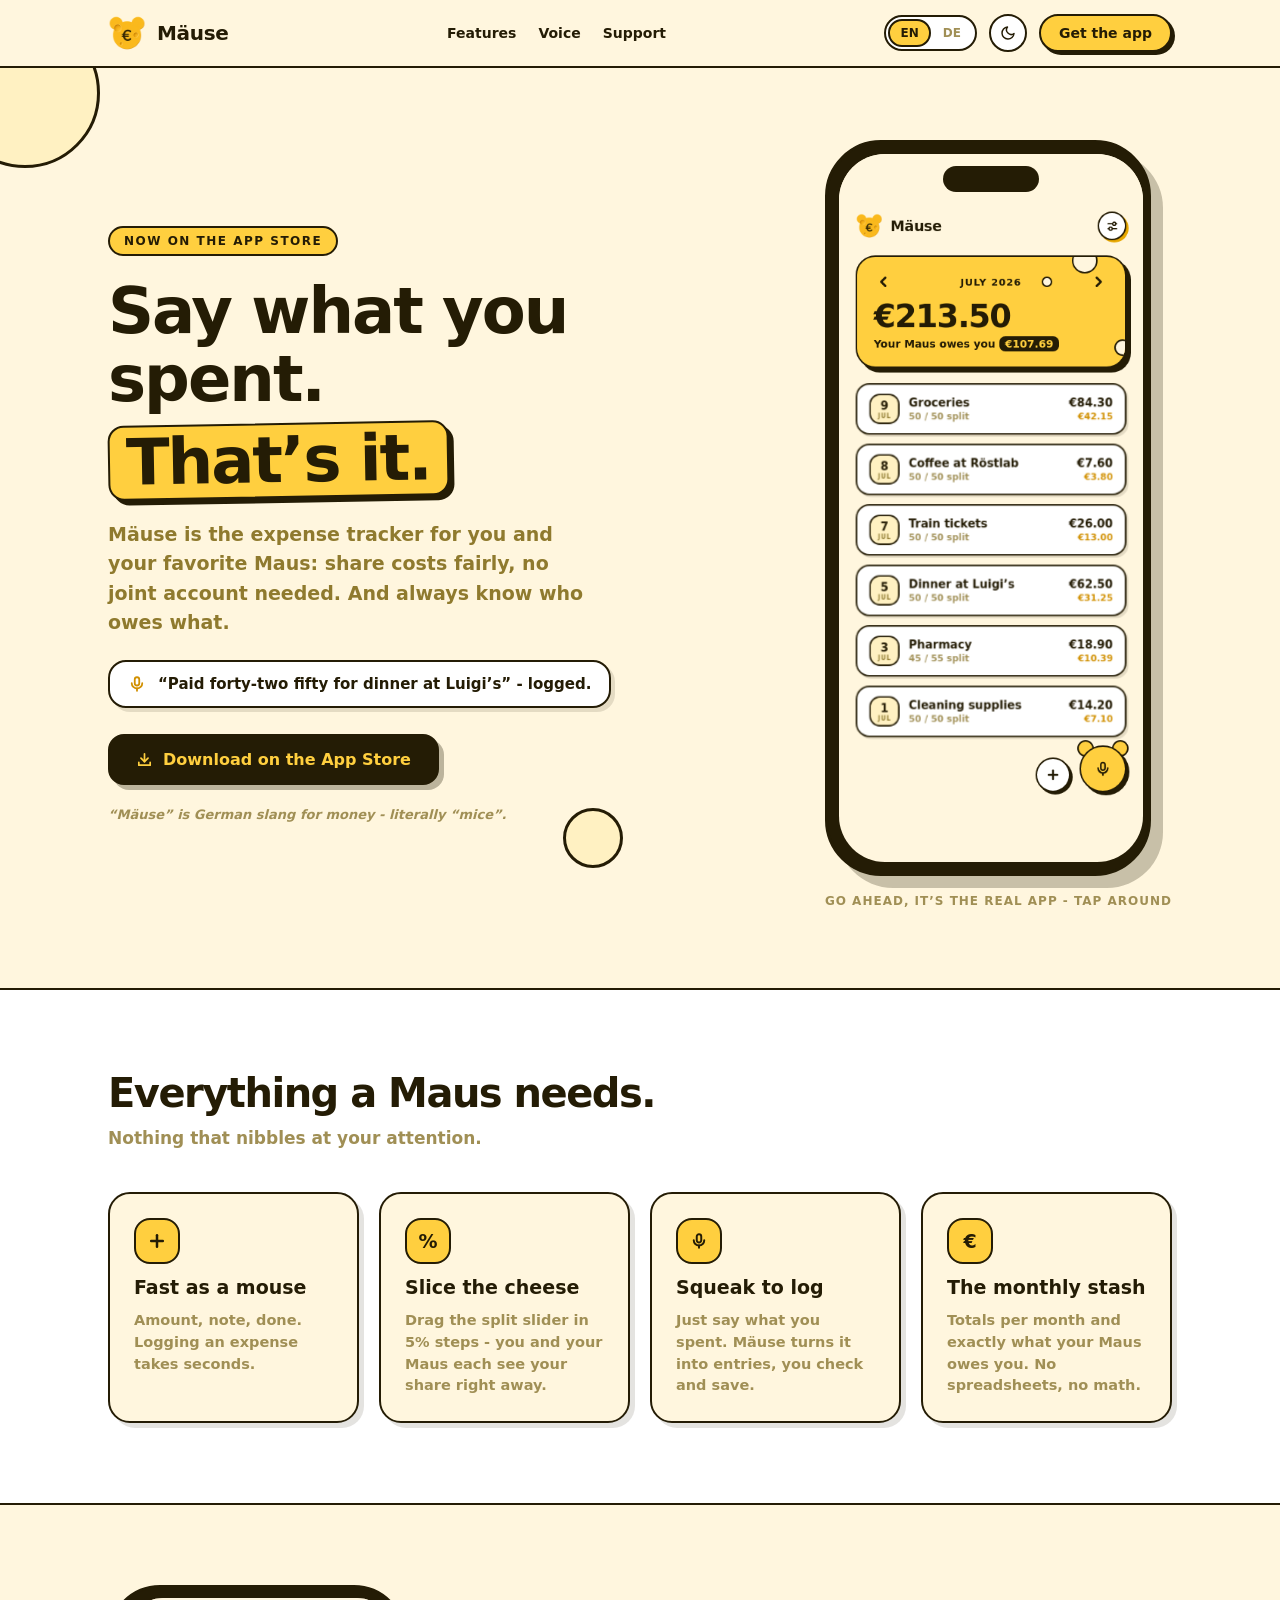
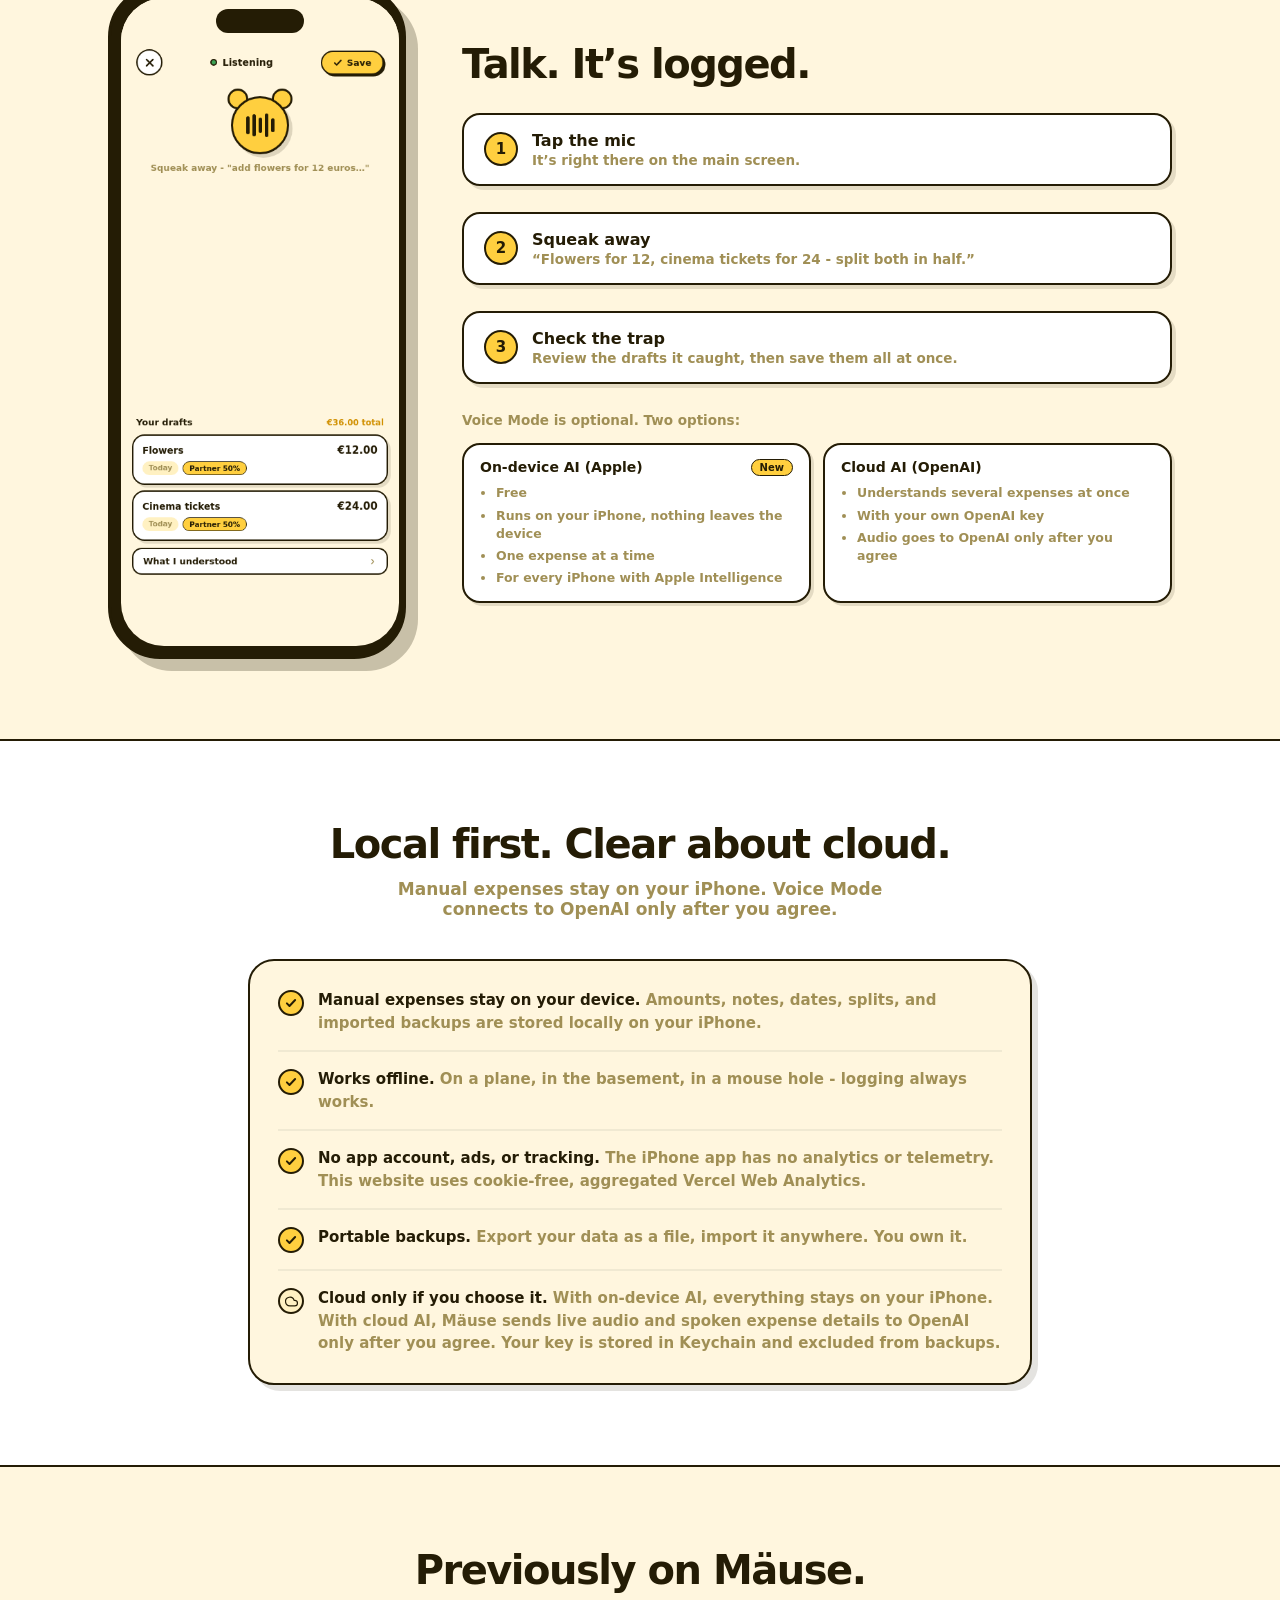
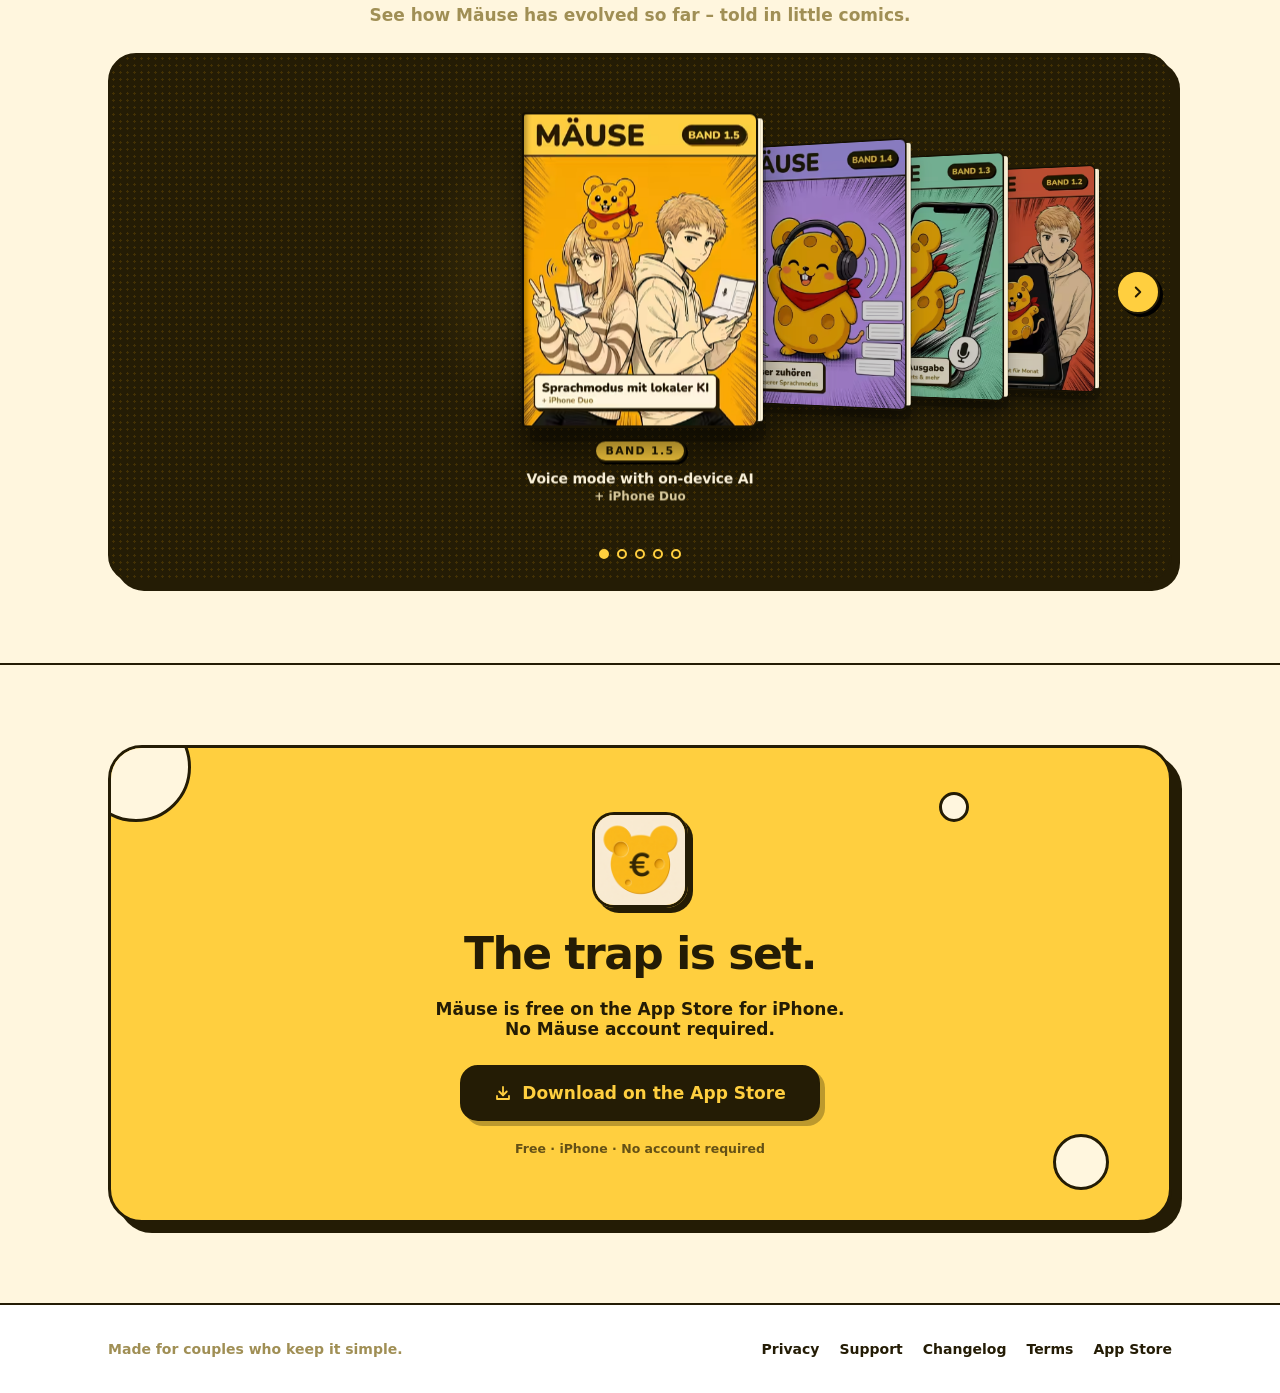
==== commit 809472b9: "Use a recap heading for the English shelf “Previously on Mäuse.” matches the German “Was bisher gesc" ====
--- a/index.html
+++ b/index.html
@@ -621,7 +621,7 @@
 <!-- ===== STORY ===== -->
 <section id="story" class="section story-section">
   <div class="container section-inner">
-    <h2 id="story-title" data-i18n="homeStoryTitle">What’s happened so far.</h2>
+    <h2 id="story-title" data-i18n="homeStoryTitle">Previously on Mäuse.</h2>
     <p class="section-sub" data-i18n="homeStorySub">See how Mäuse has evolved so far – told in little comics.</p>
     <div id="manga-slot" class="manga-slot"></div>
     <noscript>
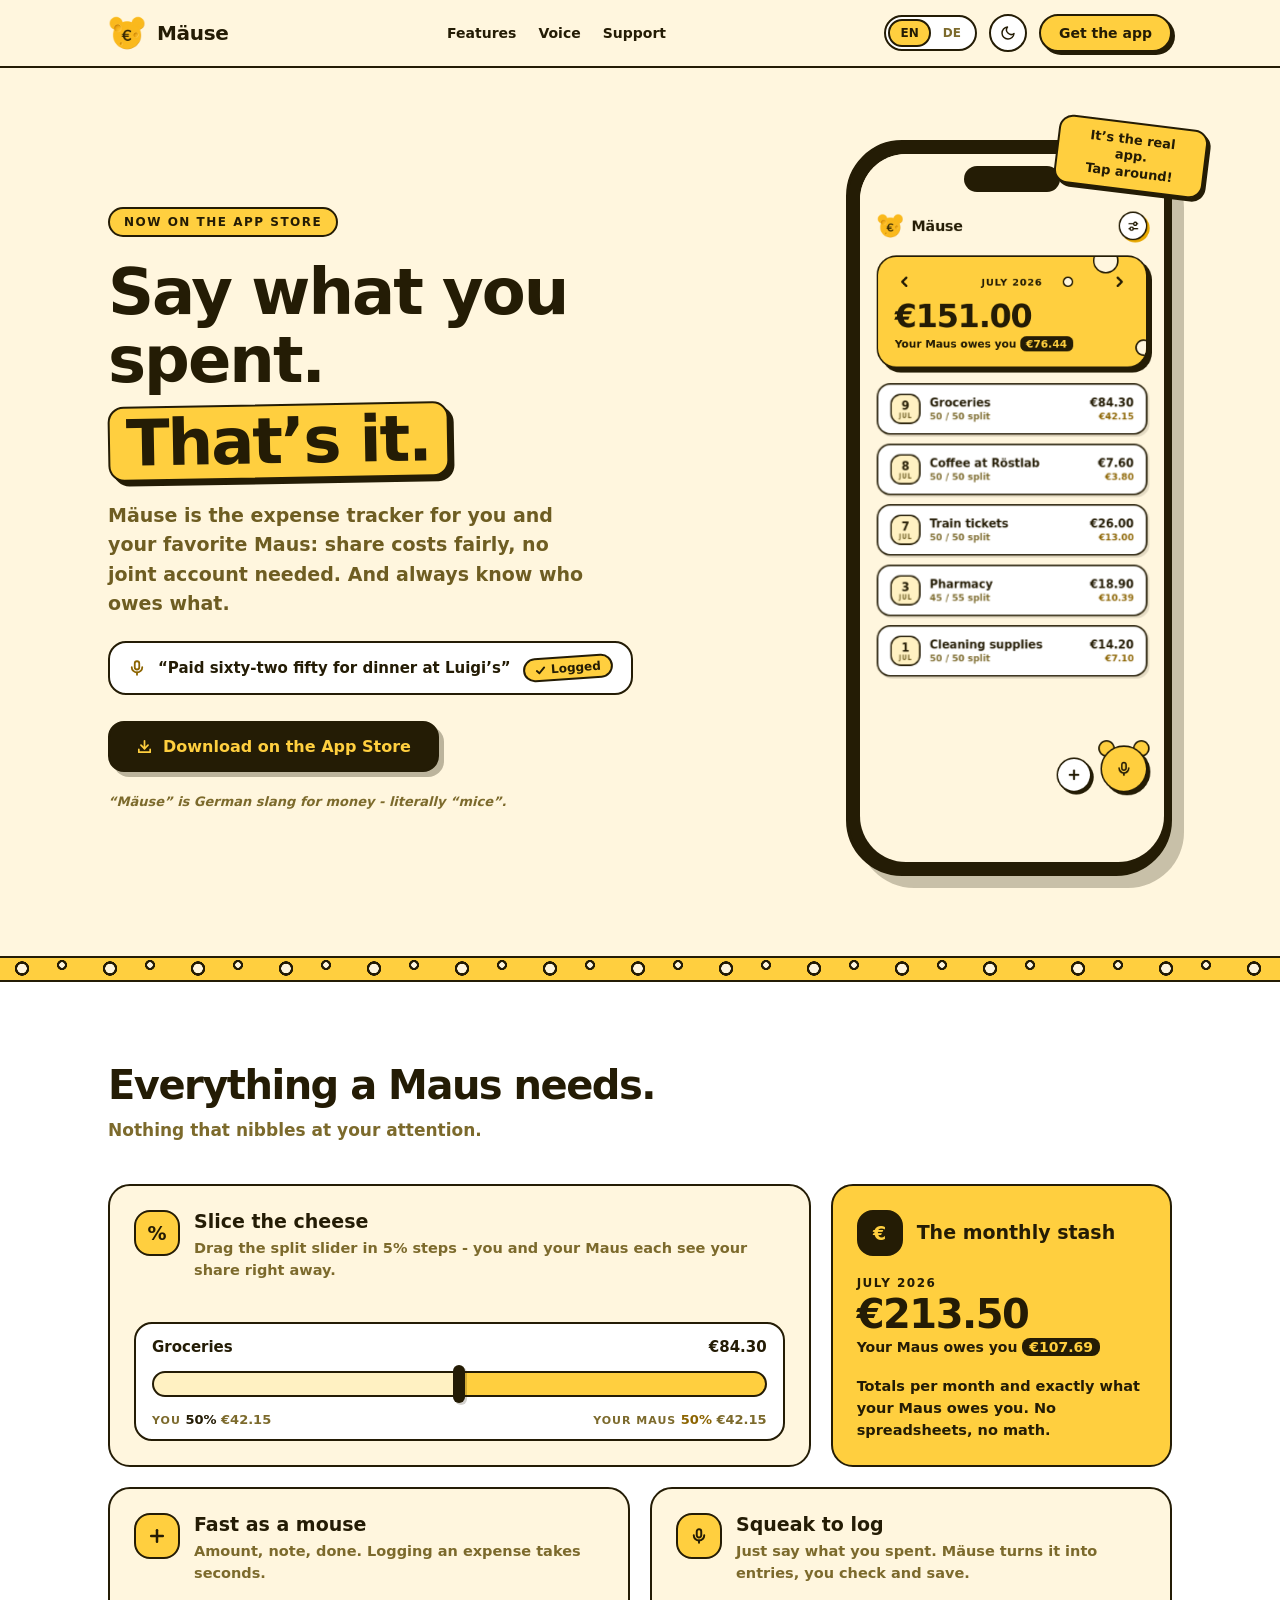
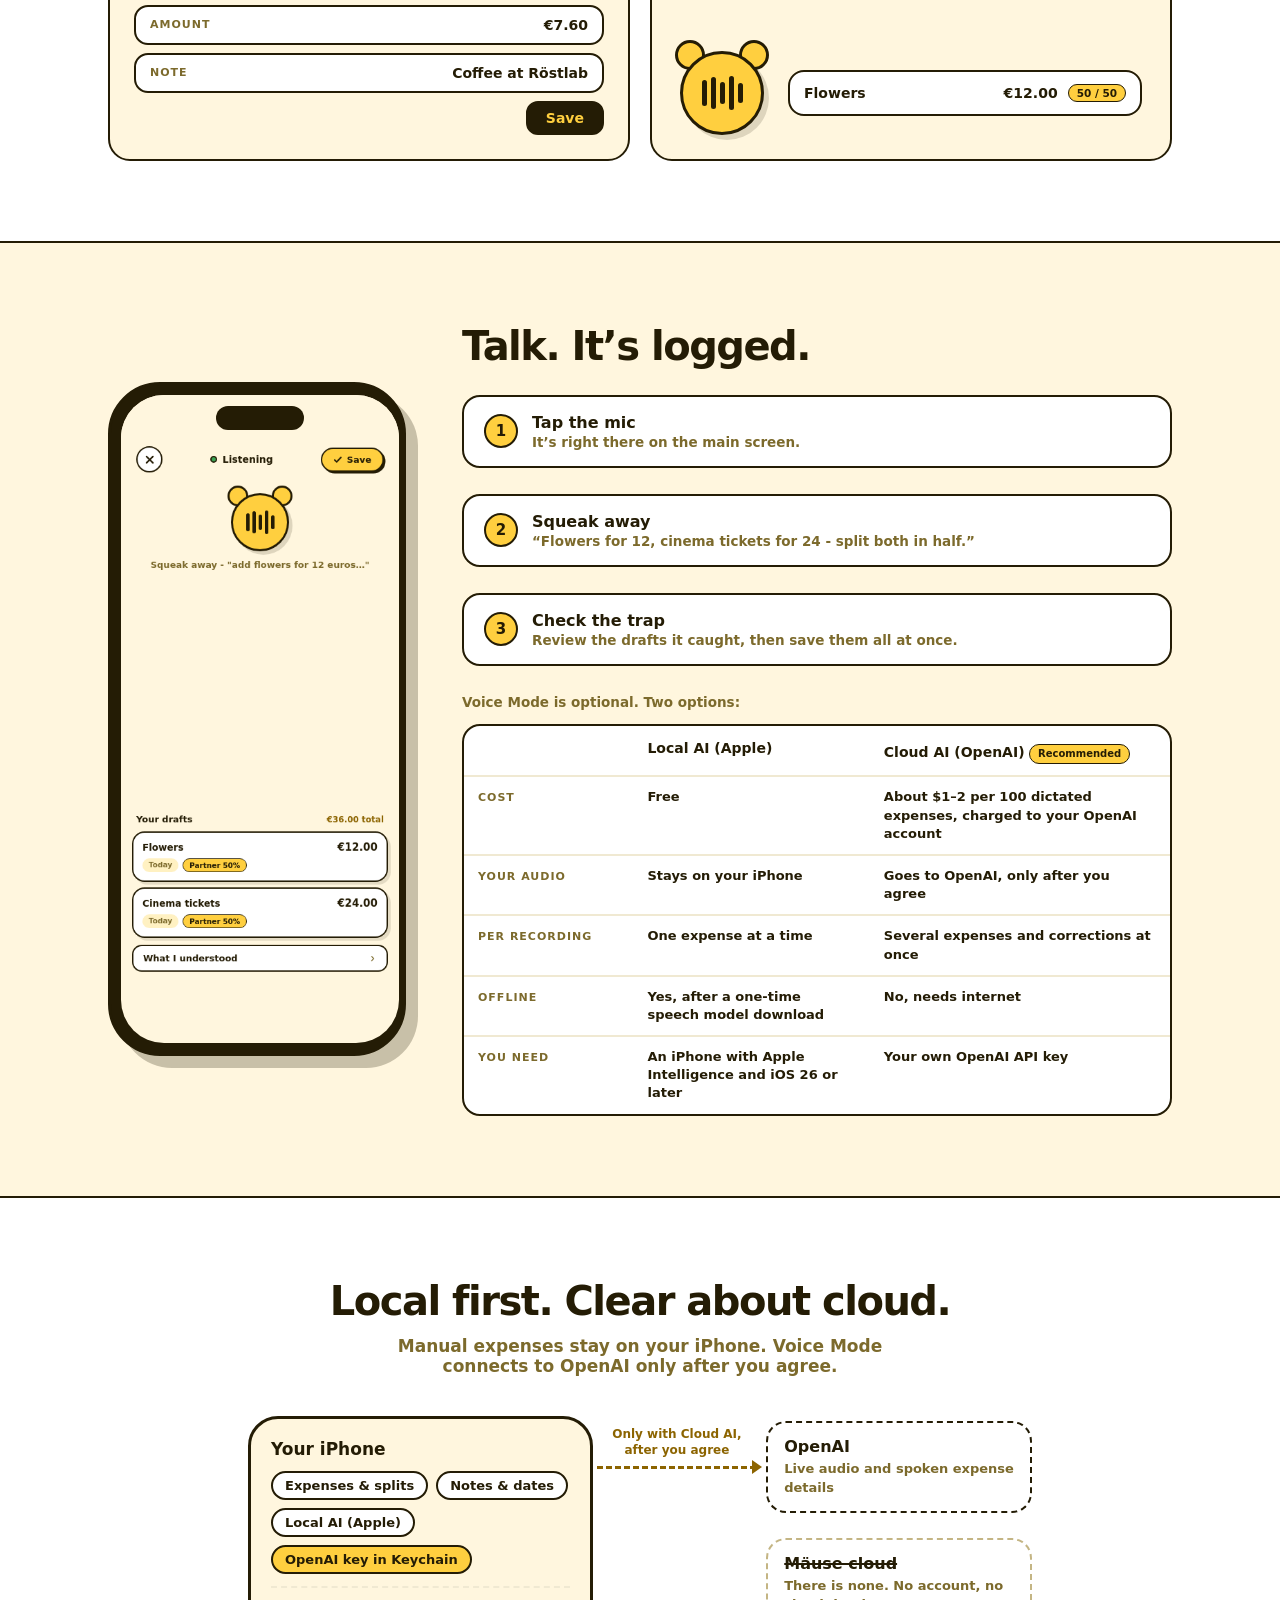
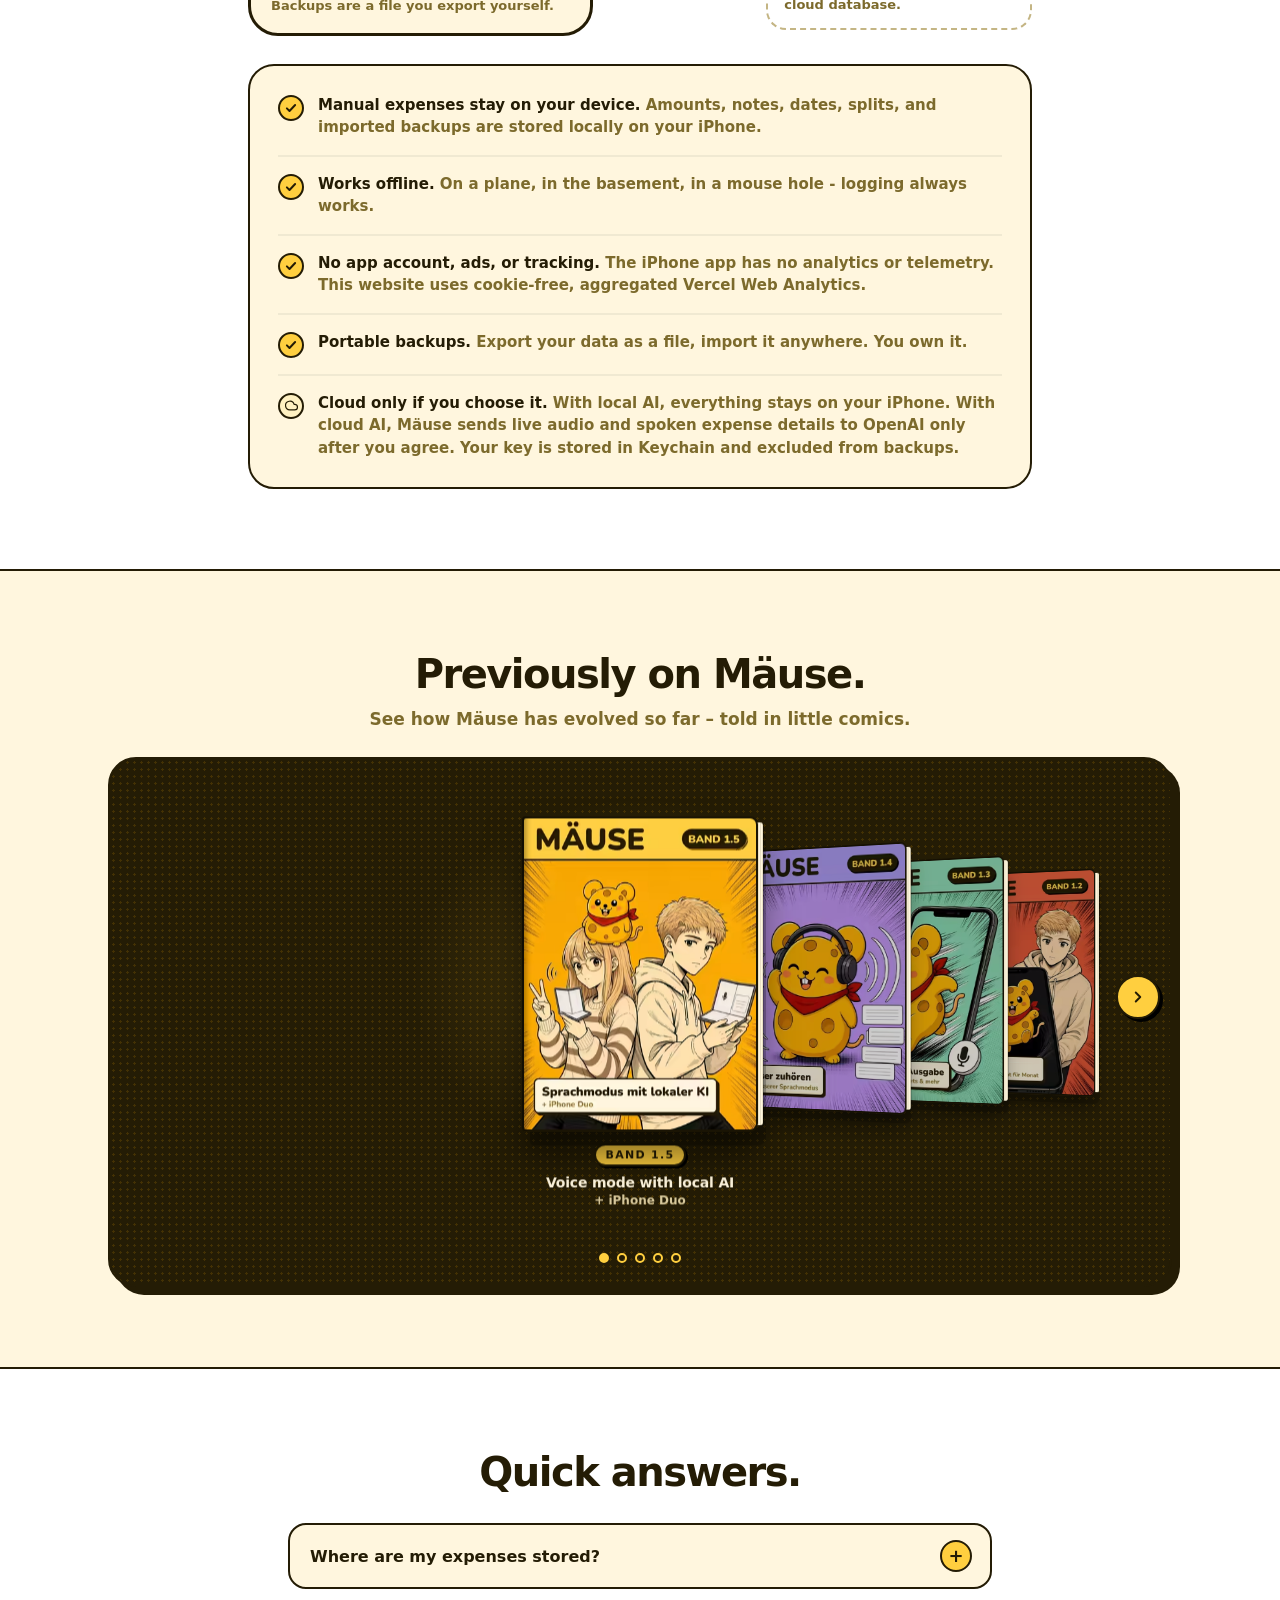
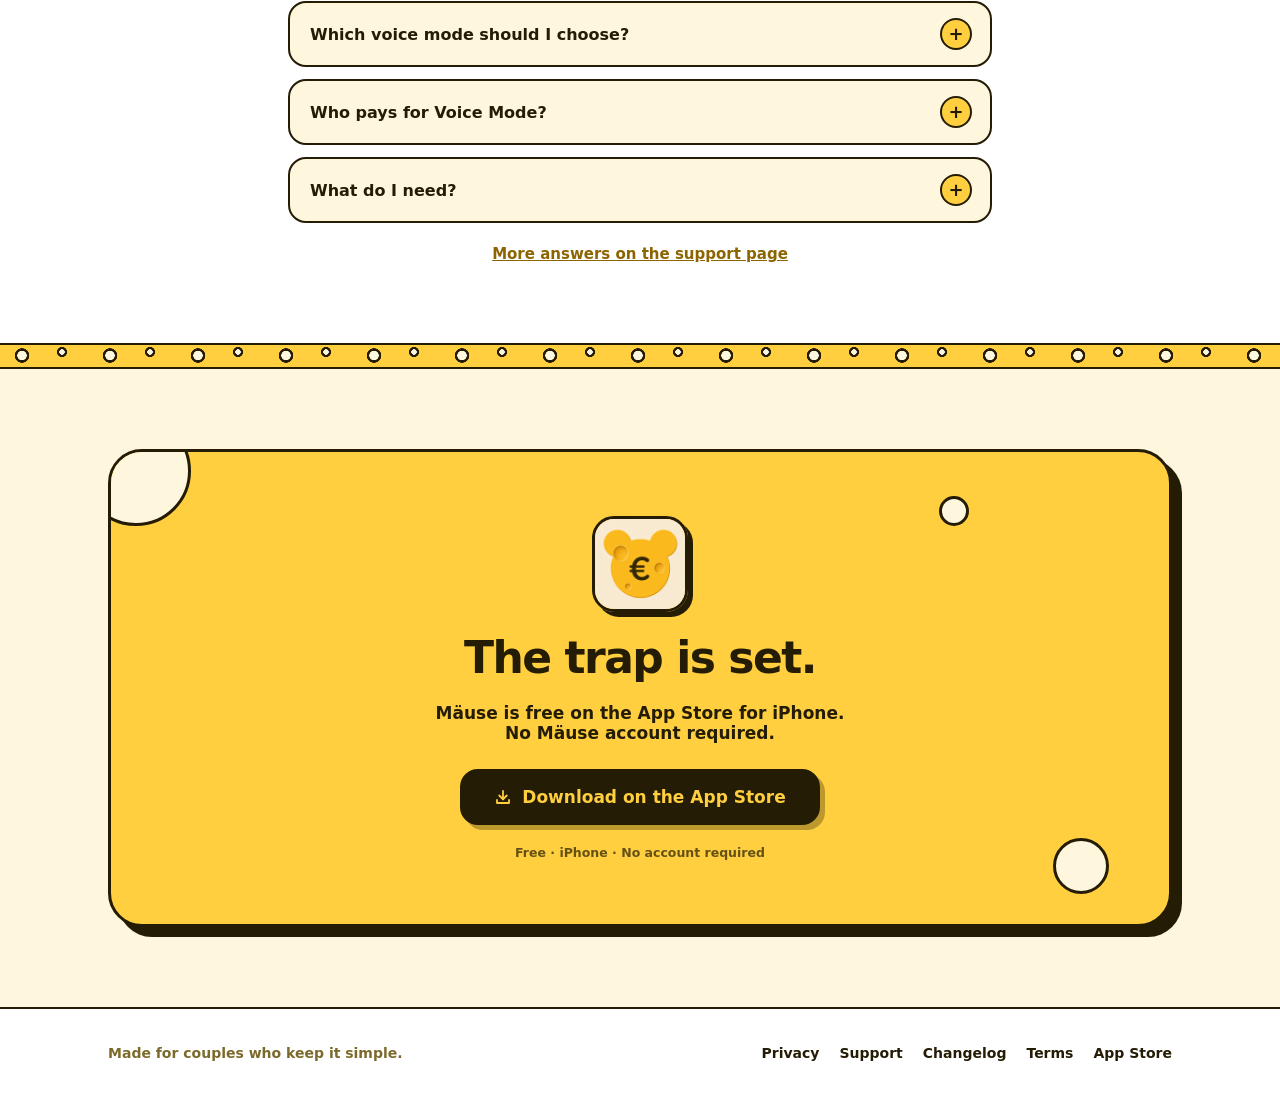
==== commit 61dd4aaa: "Homepage design pass: readability, system dark mode, live demo moments Fixes - Darken the secondary " ====
--- a/index.html
+++ b/index.html
@@ -33,12 +33,15 @@
 <link rel="apple-touch-icon" href="assets/icon-180.png">
 <link rel="stylesheet" href="style.css">
 <script>
-  // apply saved theme before first paint to avoid a flash
-  try {
-    if (localStorage.getItem('maeuse-site-theme') === 'dark') {
+  // apply the saved theme, or the system setting, before first paint to avoid a flash
+  (function () {
+    var saved = null;
+    try { saved = localStorage.getItem('maeuse-site-theme'); } catch (e) {}
+    var systemDark = window.matchMedia && window.matchMedia('(prefers-color-scheme: dark)').matches;
+    if (saved === 'dark' || (saved !== 'light' && systemDark)) {
       document.documentElement.setAttribute('data-theme', 'dark');
     }
-  } catch (e) {}
+  })();
 </script>
 <script>
   window.va = window.va || function () { (window.vaq = window.vaq || []).push(arguments); };
@@ -75,16 +78,18 @@
 
 <!-- ===== HERO ===== -->
 <section id="top" class="hero">
-  <div class="hole hole-1" aria-hidden="true"></div>
-  <div class="hole hole-2" aria-hidden="true"></div>
   <div class="container hero-inner">
     <div class="hero-copy">
       <span class="hero-badge" data-i18n="badge">NOW ON THE APP STORE</span>
       <h1><span data-i18n="h1a">Say what you spent.</span><br><span class="h1-highlight" data-i18n="h1b">That's it.</span></h1>
       <p class="hero-sub" data-i18n="heroSub">Mäuse is the expense tracker for you and your favorite Maus: share costs fairly, no joint account needed. And always know who owes what.</p>
-      <div class="voice-hint">
-        <svg width="18" height="18" viewBox="0 0 24 24" fill="none" stroke="#D19000" stroke-width="2.4" stroke-linecap="round" aria-hidden="true"><rect x="9" y="3" width="6" height="11" rx="3"/><path d="M5 11a7 7 0 0 0 14 0"/><line x1="12" y1="18" x2="12" y2="21"/></svg>
-        <span data-i18n="voiceHint">"Paid forty-two fifty for dinner at Luigi's" - logged.</span>
+      <div class="voice-hint" id="voice-hint">
+        <svg class="voice-hint-mic" width="18" height="18" viewBox="0 0 24 24" fill="none" stroke="currentColor" stroke-width="2.4" stroke-linecap="round" aria-hidden="true"><rect x="9" y="3" width="6" height="11" rx="3"/><path d="M5 11a7 7 0 0 0 14 0"/><line x1="12" y1="18" x2="12" y2="21"/></svg>
+        <span class="voice-hint-quote" id="voice-hint-quote" data-i18n="voiceHint">“Paid sixty-two fifty for dinner at Luigi’s”</span>
+        <span class="voice-hint-logged" id="voice-hint-logged">
+          <svg width="11" height="11" viewBox="0 0 16 16" fill="none" stroke="currentColor" stroke-width="2.8" stroke-linecap="round" stroke-linejoin="round" aria-hidden="true"><polyline points="2.5,8.5 6,12 13.5,4"/></svg>
+          <span data-i18n="voiceLogged">Logged</span>
+        </span>
       </div>
       <div class="hero-actions">
         <a href="https://apps.apple.com/de/app/m%C3%A4use/id6769447003" target="_blank" rel="noopener" class="btn-dark" data-link="appstore">
@@ -95,7 +100,8 @@
       <span class="slang-note" data-i18n="slang">"Mäuse" is German slang for money - literally "mice".</span>
     </div>
 
-    <div class="phone-col">
+    <div class="phone-col hero-phone" id="hero-phone">
+      <p class="tap-sticker"><strong data-i18n="tapAround">It’s the real app.</strong> <span data-i18n="tapAround2">Tap around!</span></p>
       <div class="phone-frame lg">
         <div class="phone-screen">
           <div class="app-scale">
@@ -127,7 +133,7 @@
                   </div>
                   <div class="app-total">
                     <span class="big" id="app-total">€213.50</span>
-                    <span class="owes">Your Maus owes you <span class="app-owes-chip" id="app-partner">€107.30</span></span>
+                    <span class="owes">Your Maus owes you <span class="app-owes-chip" id="app-partner">€107.69</span></span>
                   </div>
                 </div>
                 <div class="app-list" id="app-list"></div>
@@ -426,41 +432,97 @@
           <div class="phone-notch" aria-hidden="true"></div>
         </div>
       </div>
-      <p class="phone-caption" data-i18n="tapAround">GO AHEAD, IT'S THE REAL APP - TAP AROUND</p>
     </div>
   </div>
 </section>
 
 <!-- ===== FEATURES ===== -->
-<section id="features" class="section on-card">
+<div class="rind" aria-hidden="true"></div>
+<section id="features" class="section on-card after-rind">
   <div class="container section-inner">
     <h2 data-i18n="featTitle">Everything a Maus needs.</h2>
     <p class="section-sub" data-i18n="featSub">Nothing that nibbles at your attention.</p>
-    <div class="features-grid">
-      <div class="feature-card">
-        <div class="feature-icon">
-          <svg width="20" height="20" viewBox="0 0 24 24" stroke="#241C05" stroke-width="3" stroke-linecap="round" aria-hidden="true"><line x1="12" y1="5" x2="12" y2="19"/><line x1="5" y1="12" x2="19" y2="12"/></svg>
-        </div>
-        <h3 data-i18n="f1t">Fast as a mouse</h3>
-        <p data-i18n="f1b">Amount, note, done. Logging an expense takes seconds.</p>
-      </div>
-      <div class="feature-card">
-        <div class="feature-icon">%</div>
-        <h3 data-i18n="f2t">Slice the cheese</h3>
-        <p data-i18n="f2b">Drag the split slider in 5% steps - you and your Maus each see your share right away.</p>
-      </div>
-      <div class="feature-card">
-        <div class="feature-icon">
-          <svg width="18" height="18" viewBox="0 0 24 24" fill="none" stroke="#241C05" stroke-width="2.6" stroke-linecap="round" aria-hidden="true"><rect x="9" y="3" width="6" height="11" rx="3"/><path d="M5 11a7 7 0 0 0 14 0"/><line x1="12" y1="18" x2="12" y2="21"/></svg>
-        </div>
-        <h3 data-i18n="f3t">Squeak to log</h3>
-        <p data-i18n="f3b">Just say what you spent. Mäuse turns it into entries, you check and save.</p>
-      </div>
-      <div class="feature-card">
-        <div class="feature-icon">€</div>
-        <h3 data-i18n="f4t">The monthly stash</h3>
+    <div class="bento">
+      <article class="tile tile-split">
+        <div class="tile-head">
+          <div class="feature-icon" aria-hidden="true">%</div>
+          <div class="tile-copy">
+            <h3 data-i18n="f2t">Slice the cheese</h3>
+            <p data-i18n="f2b">Drag the split slider in 5% steps - you and your Maus each see your share right away.</p>
+          </div>
+        </div>
+        <div class="split-demo">
+          <div class="split-demo-top">
+            <span data-i18n="bSplitItem">Groceries</span>
+            <span class="split-demo-total" data-money="84.30">€84.30</span>
+          </div>
+          <input type="range" class="split-demo-range" id="split-demo" min="0" max="100" step="5" value="50" data-i18n-aria="bSplitAria" aria-label="Your share">
+          <div class="split-demo-shares">
+            <span><span class="lab" data-i18n="bYou">You</span> <b id="split-you-pct">50%</b> <span class="amt" id="split-you-amt">€42.15</span></span>
+            <span class="maus"><span class="lab" data-i18n="bMaus">Your Maus</span> <b id="split-maus-pct">50%</b> <span class="amt" id="split-maus-amt">€42.15</span></span>
+          </div>
+        </div>
+      </article>
+
+      <article class="tile tile-stash">
+        <div class="tile-head">
+          <div class="feature-icon" aria-hidden="true">€</div>
+          <h3 data-i18n="f4t">The monthly stash</h3>
+        </div>
+        <div class="stash-demo">
+          <span class="stash-month" data-i18n="bMonth">JULY 2026</span>
+          <span class="stash-total" data-money="213.50">€213.50</span>
+          <span class="stash-owes"><span data-i18n="bOwes">Your Maus owes you</span> <b data-money="107.69">€107.69</b></span>
+        </div>
         <p data-i18n="f4b">Totals per month and exactly what your Maus owes you. No spreadsheets, no math.</p>
-      </div>
+      </article>
+
+      <article class="tile tile-fast">
+        <div class="tile-head">
+          <div class="feature-icon" aria-hidden="true">
+            <svg width="20" height="20" viewBox="0 0 24 24" stroke="#241C05" stroke-width="3" stroke-linecap="round" aria-hidden="true"><line x1="12" y1="5" x2="12" y2="19"/><line x1="5" y1="12" x2="19" y2="12"/></svg>
+          </div>
+          <div class="tile-copy">
+            <h3 data-i18n="f1t">Fast as a mouse</h3>
+            <p data-i18n="f1b">Amount, note, done. Logging an expense takes seconds.</p>
+          </div>
+        </div>
+        <div class="fast-demo" aria-hidden="true">
+          <div class="fast-field"><span data-i18n="bAmount">Amount</span><b data-money="7.60">€7.60</b></div>
+          <div class="fast-field"><span data-i18n="bNote">Note</span><b data-i18n="bNoteValue">Coffee at Röstlab</b></div>
+          <span class="fast-save" data-i18n="bSave">Save</span>
+        </div>
+      </article>
+
+      <article class="tile tile-voice">
+        <div class="tile-head">
+          <div class="feature-icon" aria-hidden="true">
+            <svg width="18" height="18" viewBox="0 0 24 24" fill="none" stroke="#241C05" stroke-width="2.6" stroke-linecap="round" aria-hidden="true"><rect x="9" y="3" width="6" height="11" rx="3"/><path d="M5 11a7 7 0 0 0 14 0"/><line x1="12" y1="18" x2="12" y2="21"/></svg>
+          </div>
+          <div class="tile-copy">
+            <h3 data-i18n="f3t">Squeak to log</h3>
+            <p data-i18n="f3b">Just say what you spent. Mäuse turns it into entries, you check and save.</p>
+          </div>
+        </div>
+        <div class="squeak-demo" aria-hidden="true">
+          <div class="app-voice-mouse">
+            <div class="ear left"></div>
+            <div class="ear right"></div>
+            <div class="face">
+              <div class="bar b1"></div>
+              <div class="bar b2"></div>
+              <div class="bar b3"></div>
+              <div class="bar b4"></div>
+              <div class="bar b5"></div>
+            </div>
+          </div>
+          <div class="squeak-draft">
+            <span class="desc" data-i18n="bDraft">Flowers</span>
+            <b data-money="12.00">€12.00</b>
+            <span class="pct">50 / 50</span>
+          </div>
+        </div>
+      </article>
     </div>
   </div>
 </section>
@@ -559,29 +621,43 @@
       </div>
       <div class="voice-compare">
         <p class="voice-note" data-i18n="vNote">Voice Mode is optional. Two options:</p>
-        <div class="voice-compare-grid">
-          <div class="voice-mode-card">
-            <div class="voice-mode-head">
-              <span class="voice-mode-title" data-i18n="vAppleTitle">On-device AI (Apple)</span>
-              <span class="voice-mode-badge" data-i18n="vAppleTag">New</span>
-            </div>
-            <ul class="voice-mode-points">
-              <li data-i18n="vApple1">Free</li>
-              <li data-i18n="vApple2">Runs on your iPhone, nothing leaves the device</li>
-              <li data-i18n="vApple3">One expense at a time</li>
-              <li data-i18n="vApple4">For every iPhone with Apple Intelligence</li>
-            </ul>
-          </div>
-          <div class="voice-mode-card">
-            <div class="voice-mode-head">
-              <span class="voice-mode-title" data-i18n="vCloudTitle">Cloud AI (OpenAI)</span>
-            </div>
-            <ul class="voice-mode-points">
-              <li data-i18n="vCloud1">Understands several expenses at once</li>
-              <li data-i18n="vCloud2">With your own OpenAI key</li>
-              <li data-i18n="vCloud3">Audio goes to OpenAI only after you agree</li>
-            </ul>
-          </div>
+        <div class="voice-table-wrap">
+          <table class="voice-table">
+            <thead>
+              <tr>
+                <td></td>
+                <th scope="col"><span class="voice-mode-title" data-i18n="vAppleTitle">Local AI (Apple)</span></th>
+                <th scope="col"><span class="voice-mode-title" data-i18n="vCloudTitle">Cloud AI (OpenAI)</span> <span class="voice-mode-badge" data-i18n="vCloudTag">Recommended</span></th>
+              </tr>
+            </thead>
+            <tbody>
+              <tr>
+                <th scope="row" data-i18n="vRowCost">Cost</th>
+                <td data-i18n="vAppleCost">Free</td>
+                <td data-i18n="vCloudCost">About $1–2 per 100 dictated expenses, charged to your OpenAI account</td>
+              </tr>
+              <tr>
+                <th scope="row" data-i18n="vRowAudio">Your audio</th>
+                <td data-i18n="vAppleAudio">Stays on your iPhone</td>
+                <td data-i18n="vCloudAudio">Goes to OpenAI, only after you agree</td>
+              </tr>
+              <tr>
+                <th scope="row" data-i18n="vRowPer">Per recording</th>
+                <td data-i18n="vApplePer">One expense at a time</td>
+                <td data-i18n="vCloudPer">Several expenses and corrections at once</td>
+              </tr>
+              <tr>
+                <th scope="row" data-i18n="vRowOffline">Offline</th>
+                <td data-i18n="vAppleOffline">Yes, after a one-time speech model download</td>
+                <td data-i18n="vCloudOffline">No, needs internet</td>
+              </tr>
+              <tr>
+                <th scope="row" data-i18n="vRowNeeds">You need</th>
+                <td data-i18n="vAppleNeeds">An iPhone with Apple Intelligence and iOS 26 or later</td>
+                <td data-i18n="vCloudNeeds">Your own OpenAI API key</td>
+              </tr>
+            </tbody>
+          </table>
         </div>
       </div>
     </div>
@@ -593,6 +669,27 @@
   <div class="container privacy-inner">
     <h2 data-i18n="pTitle">Local first. Clear about cloud.</h2>
     <p class="section-sub" data-i18n="pSub">Manual expenses stay on your iPhone. Voice Mode connects to OpenAI only after you agree.</p>
+    <div class="data-map">
+      <div class="data-map-device">
+        <span class="data-map-title" data-i18n="mapPhone">Your iPhone</span>
+        <ul class="data-map-chips">
+          <li data-i18n="mapExpenses">Expenses &amp; splits</li>
+          <li data-i18n="mapNotes">Notes &amp; dates</li>
+          <li data-i18n="mapLocalAi">Local AI (Apple)</li>
+          <li class="is-key" data-i18n="mapKey">OpenAI key in Keychain</li>
+        </ul>
+        <span class="data-map-foot" data-i18n="mapBackup">Backups are a file you export yourself.</span>
+      </div>
+      <div class="data-map-wire"><span data-i18n="mapWire">Only with Cloud AI, after you agree</span></div>
+      <div class="data-map-ext is-openai">
+        <strong>OpenAI</strong>
+        <span data-i18n="mapOpenAi">Live audio and spoken expense details</span>
+      </div>
+      <div class="data-map-ext is-none">
+        <strong data-i18n="mapCloud">Mäuse cloud</strong>
+        <span data-i18n="mapCloudNone">There is none. No account, no cloud database.</span>
+      </div>
+    </div>
     <div class="privacy-card">
       <div class="privacy-item">
         <span class="privacy-check" aria-hidden="true"><svg width="12" height="12" viewBox="0 0 16 16" fill="none" stroke="#241C05" stroke-width="2.6" stroke-linecap="round" stroke-linejoin="round"><polyline points="2.5,8.5 6,12 13.5,4"/></svg></span>
@@ -612,7 +709,7 @@
       </div>
       <div class="privacy-item">
         <span class="privacy-check neutral" aria-hidden="true"><svg width="13" height="13" viewBox="0 0 24 24" fill="none" style="stroke:var(--icon)" stroke-width="2.2" stroke-linecap="round" stroke-linejoin="round"><path d="M18 10h-1.26A8 8 0 1 0 9 20h9a5 5 0 0 0 0-10z"/></svg></span>
-        <div class="privacy-text"><strong data-i18n="p5t">Cloud only if you choose it.</strong> <span data-i18n="p5b">With on-device AI, everything stays on your iPhone. With cloud AI, Mäuse sends live audio and spoken expense details to OpenAI only after you agree. Your key is stored in Keychain and excluded from backups.</span></div>
+        <div class="privacy-text"><strong data-i18n="p5t">Cloud only if you choose it.</strong> <span data-i18n="p5b">With local AI, everything stays on your iPhone. With cloud AI, Mäuse sends live audio and spoken expense details to OpenAI only after you agree. Your key is stored in Keychain and excluded from backups.</span></div>
       </div>
     </div>
   </div>
@@ -633,8 +730,35 @@
   </div>
 </section>
 
+<!-- ===== FAQ ===== -->
+<section id="faq" class="section on-card">
+  <div class="container faq-inner">
+    <h2 data-i18n="faqTitle">Quick answers.</h2>
+    <div class="faq-list">
+      <details class="faq-item">
+        <summary data-i18n="faq1q">Where are my expenses stored?</summary>
+        <p data-i18n="faq1a">On your iPhone. Mäuse has no user accounts and no cloud database. Before you switch devices, export a backup in Settings → Backup &amp; Restore.</p>
+      </details>
+      <details class="faq-item">
+        <summary data-i18n="faq2q">Which voice mode should I choose?</summary>
+        <p data-i18n="faq2a">Both turn speech into drafts you review before saving. Cloud AI (OpenAI) is recommended: it understands several expenses and corrections in one go, and sends audio to OpenAI. Local AI (Apple) is free and keeps everything on your iPhone, one expense at a time.</p>
+      </details>
+      <details class="faq-item">
+        <summary data-i18n="faq3q">Who pays for Voice Mode?</summary>
+        <p data-i18n="faq3a">Local AI is free. Cloud AI uses your own OpenAI API key, and OpenAI may charge about $1–2 per 100 dictated expenses. Mäuse gets no part of that.</p>
+      </details>
+      <details class="faq-item">
+        <summary data-i18n="faq4q">What do I need?</summary>
+        <p data-i18n="faq4a">An iPhone with iOS 17 or later. No Mäuse account. Manual tracking works offline, and Voice Mode is optional.</p>
+      </details>
+    </div>
+    <a class="faq-more" href="support.html" data-i18n="faqMore">More answers on the support page</a>
+  </div>
+</section>
+
 <!-- ===== DOWNLOAD ===== -->
-<section id="download" class="section">
+<div class="rind" aria-hidden="true"></div>
+<section id="download" class="section after-rind">
   <div class="container download-inner">
     <div class="download-banner">
       <div class="hole hole-a" aria-hidden="true"></div>
@@ -666,6 +790,16 @@
   </div>
 </footer>
 
+<!-- ===== MOBILE DOWNLOAD BAR ===== -->
+<div class="mobile-cta" id="mobile-cta" inert>
+  <img src="assets/icon-120.png" alt="" width="40" height="40">
+  <div class="mobile-cta-text">
+    <strong>Mäuse</strong>
+    <span data-i18n="dlMeta">Free · iPhone · No account required</span>
+  </div>
+  <a href="https://apps.apple.com/de/app/m%C3%A4use/id6769447003" target="_blank" rel="noopener" class="mobile-cta-btn" data-link="appstore" data-i18n="navGet">Get the app</a>
+</div>
+
 <script src="app.js"></script>
 <script src="manga-strings.js"></script>
 <script src="manga.js"></script>
--- a/style.css
+++ b/style.css
@@ -15,9 +15,10 @@
   --line: #F0E9D2;
   --text: #241C05;
   --icon: #241C05;
-  --sub: #A08F55;
-  --sub-deep: #8F7A2E;
-  --rind: #D19000;
+  /* text tokens meet WCAG AA (4.5:1) on --bg, --card and --chip */
+  --sub: #7C6A2C;
+  --sub-deep: #6E5D22;
+  --rind: #8C6400;
   --border: #241C05;
   --soft-border: #E8DFC4;
   --faint: #D6C79B;
@@ -89,7 +90,8 @@
 }
 
 a { color: var(--rind); }
-a:hover { color: #B87E00; }
+a:hover { color: #6E4F00; }
+html[data-theme="dark"] a:hover { color: var(--yellow); }
 
 .container {
   max-width: 1120px;
@@ -127,9 +129,22 @@
   to { opacity: 1; transform: translateY(0); }
 }
 
+@keyframes mz-ping {
+  0% { box-shadow: 0 0 0 0 rgba(255, 184, 0, 0.75); }
+  70%, 100% { box-shadow: 0 0 0 20px rgba(255, 184, 0, 0); }
+}
+@keyframes mz-mic {
+  from { transform: scale(1); }
+  to { transform: scale(1.2); }
+}
+@keyframes mz-caret {
+  50% { opacity: 0; }
+}
+
 @media (prefers-reduced-motion: reduce) {
   *, *::before, *::after { animation: none !important; }
   html { scroll-behavior: auto; }
+  .voice-hint-logged, .mobile-cta, .mobile-cta.is-visible { transition: none !important; }
 }
 
 /* ---------- brand mark (cheese-mouse from the iOS app) ---------- */
@@ -233,8 +248,6 @@
 
 /* ---------- hero ---------- */
 .hero { position: relative; overflow: hidden; }
-.hero .hole-1 { width: 150px; height: 150px; top: -50px; left: -50px; animation-duration: 9s; }
-.hero .hole-2 { width: 60px; height: 60px; bottom: 120px; left: 44%; animation-duration: 7s; animation-delay: 1.5s; }
 
 .hero-inner {
   padding-top: clamp(40px, 8vw, 72px);
@@ -287,11 +300,35 @@
   border: 2.5px solid var(--border);
   border-radius: 18px;
   padding: 13px 18px;
-  box-shadow: 4px 4px 0 var(--sh12);
   align-self: flex-start;
 }
 .voice-hint svg { flex-shrink: 0; }
-.voice-hint span { font-size: 15px; font-weight: 700; }
+.voice-hint-mic { color: var(--rind); }
+.voice-hint.is-typing .voice-hint-mic { animation: mz-mic 0.7s ease-in-out infinite alternate; }
+.voice-hint-quote { font-size: 15px; font-weight: 700; }
+/* typing keeps the full sentence laid out, so nothing below jumps */
+.voice-hint-ghost { visibility: hidden; }
+.voice-hint-caret {
+  display: inline-block;
+  width: 2px; height: 1.05em;
+  margin-right: -2px;
+  vertical-align: -0.15em;
+  background: var(--rind);
+  animation: mz-caret 0.9s steps(1) infinite;
+}
+.voice-hint-logged {
+  flex-shrink: 0;
+  display: inline-flex; align-items: center; gap: 5px;
+  font-size: 12px; font-weight: 800;
+  color: var(--ink);
+  background: var(--yellow);
+  border: 2px solid var(--ink);
+  border-radius: 99px;
+  padding: 3px 10px;
+  transform: rotate(-4deg);
+  transition: opacity 0.2s, transform 0.4s cubic-bezier(0.34, 1.56, 0.64, 1);
+}
+.voice-hint-logged.is-off { opacity: 0; transform: rotate(-4deg) scale(0.4); }
 .hero-actions { display: flex; flex-wrap: wrap; gap: 14px; padding-top: 4px; }
 
 .btn-dark {
@@ -331,6 +368,41 @@
 
 /* ---------- phone frames ---------- */
 .phone-col { flex-shrink: 0; margin: 0 auto; }
+
+/* the hero phone is a working demo - say so right on it */
+.hero-phone { position: relative; }
+.tap-sticker {
+  position: absolute; z-index: 3;
+  top: -18px; right: -34px;
+  margin: 0;
+  max-width: 150px;
+  padding: 8px 13px;
+  background: var(--yellow);
+  color: var(--ink);
+  border: 2.5px solid var(--ink);
+  border-radius: 14px;
+  box-shadow: 3px 3px 0 var(--hard);
+  transform: rotate(7deg);
+  text-align: center;
+  font-size: 13px; line-height: 1.25;
+  pointer-events: none;
+}
+.tap-sticker strong { display: block; font-weight: 800; }
+.tap-sticker span { display: block; font-weight: 700; }
+@media (max-width: 1100px) {
+  .tap-sticker { right: -14px; }
+}
+@media (max-width: 480px) {
+  .tap-sticker { top: -12px; right: -4px; }
+}
+.hero-phone .app-fab-mic::after {
+  content: "";
+  position: absolute; inset: 0;
+  border-radius: 99px;
+  pointer-events: none;
+  animation: mz-ping 2.4s ease-out 3.5s infinite;
+}
+.hero-phone.is-touched .app-fab-mic::after { animation: none; }
 
 .phone-frame {
   position: relative;
@@ -368,13 +440,6 @@
   background: #241C05;
 }
 .phone-frame.md .phone-notch { top: 11px; width: 88px; height: 24px; }
-
-.phone-caption {
-  text-align: center;
-  font-size: 12px; font-weight: 800; letter-spacing: 1px;
-  color: var(--sub);
-  margin: 18px 0 0;
-}
 
 /* ---------- app mockup (shared) ---------- */
 .app {
@@ -1185,6 +1250,18 @@
 
 /* ---------- sections ---------- */
 .section { border-top: 2.5px solid var(--border); scroll-margin-top: 80px; }
+.section.after-rind { border-top: 0; }
+
+/* cheese rind: marks the two big transitions (into the pitch, into the download) */
+.rind {
+  height: 26px;
+  border-top: 2.5px solid var(--border);
+  border-bottom: 2.5px solid var(--border);
+  background:
+    radial-gradient(circle at 22px 10.5px, var(--bg) 0 4.5px, var(--ink) 5px 7px, transparent 7.5px) 0 0 / 88px 100%,
+    radial-gradient(circle at 62px 7px, var(--bg) 0 2.5px, var(--ink) 3px 4.8px, transparent 5.3px) 0 0 / 88px 100%,
+    var(--yellow);
+}
 .section.on-card { background: var(--card); }
 .section-inner {
   padding-top: clamp(48px, 9vw, 80px);
@@ -1237,20 +1314,25 @@
   .manga-slot.is-pending:not(.is-ready):not(.is-failed) { min-height: 420px; }
 }
 
-/* features */
-.features-grid {
+/* features: bento of small app pieces */
+.bento {
   display: grid;
-  grid-template-columns: repeat(auto-fit, minmax(240px, 1fr));
+  grid-template-columns: repeat(6, minmax(0, 1fr));
   gap: 20px;
 }
-.feature-card {
+.tile {
+  min-width: 0;
   background: var(--bg);
   border: 2.5px solid var(--border);
   border-radius: 22px;
   padding: 24px;
-  box-shadow: 5px 5px 0 var(--sh12);
-  display: flex; flex-direction: column; gap: 12px;
-}
+  display: flex; flex-direction: column; gap: 20px;
+}
+.tile-split { grid-column: span 4; }
+.tile-stash { grid-column: span 2; background: var(--yellow); border-color: var(--ink); color: var(--ink); }
+.tile-fast, .tile-voice { grid-column: span 3; }
+.tile-head { display: flex; align-items: flex-start; gap: 14px; }
+.tile-copy { min-width: 0; }
 .feature-icon {
   width: 46px; height: 46px;
   border-radius: 16px;
@@ -1258,9 +1340,133 @@
   border: 2.5px solid var(--ink);
   display: flex; align-items: center; justify-content: center;
   font-size: 19px; font-weight: 800; color: var(--ink);
-}
-.feature-card h3 { margin: 0; font-size: 19px; font-weight: 800; }
-.feature-card p { margin: 0; font-size: 14.5px; font-weight: 700; line-height: 1.5; color: var(--sub); }
+  flex-shrink: 0;
+}
+.tile h3 { margin: 0; font-size: 19px; font-weight: 800; line-height: 1.25; }
+.tile-head h3 { align-self: center; }
+.tile-copy h3 { align-self: auto; }
+.tile p { margin: 4px 0 0; font-size: 14.5px; font-weight: 700; line-height: 1.5; color: var(--sub); }
+.tile-stash .feature-icon { background: var(--ink); color: var(--yellow); }
+.tile-stash p { margin: 0; color: var(--ink); }
+
+.split-demo {
+  margin-top: auto;
+  background: var(--card);
+  border: 2px solid var(--border);
+  border-radius: 18px;
+  padding: 14px 16px 12px;
+  display: flex; flex-direction: column; gap: 8px;
+}
+.split-demo-top { display: flex; justify-content: space-between; gap: 12px; font-size: 15px; font-weight: 800; }
+.split-demo-total { font-variant-numeric: tabular-nums; }
+.split-demo-shares { display: flex; justify-content: space-between; gap: 12px; font-size: 13px; font-weight: 700; color: var(--sub); }
+.split-demo-shares b { color: var(--text); font-weight: 800; font-variant-numeric: tabular-nums; }
+.split-demo-shares .maus { text-align: right; }
+.split-demo-shares .maus b { color: var(--rind); }
+.split-demo-shares .amt { font-variant-numeric: tabular-nums; }
+.split-demo-shares .lab { font-size: 11px; font-weight: 800; letter-spacing: 1px; text-transform: uppercase; }
+.split-demo-range {
+  --you: 50%;
+  -webkit-appearance: none; appearance: none;
+  width: 100%; height: 40px;
+  margin: 0;
+  background: transparent;
+  cursor: ew-resize;
+  touch-action: pan-y;
+}
+.split-demo-range:focus { outline: none; }
+.split-demo-range:focus-visible { outline: 3px solid var(--rind); outline-offset: 2px; border-radius: 99px; }
+.split-demo-range::-webkit-slider-runnable-track {
+  height: 26px;
+  border-radius: 99px;
+  border: 2.5px solid var(--border);
+  background: linear-gradient(to right, var(--chip) 0 var(--you), var(--yellow) var(--you) 100%);
+}
+.split-demo-range::-webkit-slider-thumb {
+  -webkit-appearance: none; appearance: none;
+  width: 12px; height: 38px;
+  margin-top: -8.5px;
+  border: 0;
+  border-radius: 99px;
+  background: var(--handle);
+  box-shadow: 2px 2px 0 var(--sh2);
+}
+.split-demo-range::-moz-range-track {
+  height: 21px;
+  border-radius: 99px;
+  border: 2.5px solid var(--border);
+  background: linear-gradient(to right, var(--chip) 0 var(--you), var(--yellow) var(--you) 100%);
+}
+.split-demo-range::-moz-range-thumb {
+  width: 12px; height: 38px;
+  border: 0;
+  border-radius: 99px;
+  background: var(--handle);
+  box-shadow: 2px 2px 0 var(--sh2);
+}
+
+.stash-demo { display: flex; flex-direction: column; gap: 2px; margin-top: auto; }
+.stash-month { font-size: 12px; font-weight: 800; letter-spacing: 1.5px; }
+.stash-total { font-size: 40px; font-weight: 800; letter-spacing: -1.5px; line-height: 1.1; font-variant-numeric: tabular-nums; }
+.stash-owes { font-size: 14px; font-weight: 700; }
+.stash-owes b {
+  display: inline-block;
+  background: var(--ink); color: var(--yellow);
+  border-radius: 8px; padding: 1px 7px;
+  font-weight: 800; font-variant-numeric: tabular-nums;
+}
+
+.fast-demo { display: flex; flex-direction: column; gap: 8px; margin-top: auto; }
+.fast-field {
+  display: flex; justify-content: space-between; align-items: center; gap: 12px;
+  background: var(--card);
+  border: 2px solid var(--border);
+  border-radius: 14px;
+  padding: 10px 14px;
+  font-size: 14px;
+}
+.fast-field span { color: var(--sub); font-size: 11px; font-weight: 800; letter-spacing: 1px; text-transform: uppercase; }
+.fast-field b { font-weight: 800; font-variant-numeric: tabular-nums; min-width: 0; text-align: right; }
+.fast-save {
+  align-self: flex-end;
+  background: var(--cta); color: var(--cta-text);
+  border: 2px solid var(--border);
+  border-radius: 12px;
+  padding: 7px 18px;
+  font-size: 14px; font-weight: 800;
+}
+
+.squeak-demo { display: flex; align-items: center; gap: 24px; margin-top: auto; padding: 12px 4px 0; }
+.squeak-demo .app-voice-mouse { flex-shrink: 0; }
+.squeak-draft {
+  flex: 1; min-width: 0;
+  display: flex; flex-wrap: wrap; align-items: center; gap: 6px 10px;
+  background: var(--card);
+  border: 2px solid var(--border);
+  border-radius: 16px;
+  padding: 12px 14px;
+  font-size: 14px;
+}
+.squeak-draft .desc { font-weight: 800; flex: 1; }
+.squeak-draft b { font-weight: 800; font-variant-numeric: tabular-nums; }
+.squeak-draft .pct {
+  font-size: 10.5px; font-weight: 800; color: var(--ink);
+  background: var(--yellow);
+  border: 1.5px solid var(--ink);
+  border-radius: 99px;
+  padding: 2px 8px;
+}
+
+@media (max-width: 960px) {
+  .bento { grid-template-columns: repeat(2, minmax(0, 1fr)); }
+  .tile-split, .tile-voice { grid-column: span 2; }
+  .tile-stash, .tile-fast { grid-column: span 1; }
+}
+@media (max-width: 640px) {
+  .bento { grid-template-columns: minmax(0, 1fr); gap: 16px; }
+  .tile-split, .tile-voice, .tile-stash, .tile-fast { grid-column: auto; }
+  .tile { padding: 20px; }
+}
 
 /* voice section */
 .voice-inner {
@@ -1281,7 +1487,6 @@
   border: 2.5px solid var(--border);
   border-radius: 18px;
   padding: 16px 20px;
-  box-shadow: 4px 4px 0 var(--sh12);
 }
 .step-num {
   width: 34px; height: 34px; border-radius: 99px;
@@ -1300,28 +1505,30 @@
   flex-direction: column;
   gap: 12px;
 }
-.voice-compare-grid {
-  display: grid;
-  grid-template-columns: 1fr 1fr;
-  gap: 12px;
-  align-items: stretch;
-}
-.voice-mode-card {
+.voice-table-wrap {
   background: var(--card);
   border: 2.5px solid var(--border);
   border-radius: 18px;
-  padding: 14px 16px;
-  display: flex;
-  flex-direction: column;
-  gap: 8px;
-  box-shadow: 3px 3px 0 var(--sh12);
-}
-.voice-mode-head {
-  display: flex;
-  align-items: center;
-  justify-content: space-between;
-  gap: 8px;
-}
+  overflow: hidden;
+}
+.voice-table { width: 100%; border-collapse: collapse; }
+.voice-table th,
+.voice-table td {
+  text-align: left;
+  vertical-align: top;
+  padding: 11px 14px;
+  border-top: 2px solid var(--line);
+  font-size: 13px; line-height: 1.4;
+}
+.voice-table thead th,
+.voice-table thead td { border-top: 0; padding-top: 14px; }
+.voice-table tbody th {
+  width: 24%;
+  font-size: 11px; font-weight: 800; letter-spacing: 1px; text-transform: uppercase;
+  color: var(--sub);
+  padding-top: 13px;
+}
+.voice-table td { font-weight: 700; color: var(--text); }
 .voice-mode-title {
   font-size: 14px;
   font-weight: 800;
@@ -1330,7 +1537,7 @@
 }
 .voice-mode-badge {
   display: inline-flex;
-  flex-shrink: 0;
+  margin-top: 4px;
   font-size: 10px;
   font-weight: 800;
   background: var(--yellow);
@@ -1339,17 +1546,12 @@
   padding: 2px 8px;
   color: var(--ink);
 }
-.voice-mode-points {
-  margin: 0;
-  padding-left: 16px;
-  font-size: 12.5px;
-  font-weight: 700;
-  color: var(--sub);
-  line-height: 1.45;
-}
-.voice-mode-points li + li { margin-top: 4px; }
-@media (max-width: 640px) {
-  .voice-compare-grid { grid-template-columns: 1fr; }
+@media (max-width: 560px) {
+  .voice-table, .voice-table thead, .voice-table tbody { display: block; }
+  .voice-table tr { display: grid; grid-template-columns: minmax(0, 1fr) minmax(0, 1fr); }
+  .voice-table thead td { display: none; }
+  .voice-table tbody th { grid-column: 1 / -1; width: auto; padding-bottom: 0; }
+  .voice-table tbody td { border-top: 0; }
 }
 
 /* privacy */
@@ -1369,7 +1571,6 @@
   background: var(--bg);
   border: 2.5px solid var(--border);
   border-radius: 26px;
-  box-shadow: 6px 6px 0 var(--sh12);
   padding: 12px 28px;
   display: flex; flex-direction: column;
 }
@@ -1391,6 +1592,145 @@
 .privacy-text { font-size: 15px; font-weight: 700; line-height: 1.5; }
 .privacy-text strong { font-weight: 800; }
 .privacy-text span { color: var(--sub); }
+
+/* privacy: where the data lives */
+.data-map {
+  display: grid;
+  grid-template-columns: minmax(0, 1.3fr) minmax(110px, 0.65fr) minmax(0, 1fr);
+  grid-template-areas:
+    "device wire openai"
+    "device . cloud";
+  align-items: center;
+  column-gap: 0;
+  row-gap: 14px;
+  margin-bottom: 28px;
+}
+.data-map-device {
+  grid-area: device;
+  background: var(--bg);
+  border: 3px solid var(--border);
+  border-radius: 30px;
+  padding: 20px;
+  display: flex; flex-direction: column; gap: 12px;
+}
+.data-map-title { font-size: 17px; font-weight: 800; }
+.data-map-chips {
+  list-style: none; margin: 0; padding: 0;
+  display: flex; flex-wrap: wrap; gap: 8px;
+}
+.data-map-chips li {
+  font-size: 13px; font-weight: 800;
+  background: var(--card);
+  border: 2px solid var(--border);
+  border-radius: 99px;
+  padding: 5px 12px;
+}
+.data-map-chips li.is-key { background: var(--yellow); color: var(--ink); border-color: var(--ink); }
+.data-map-foot {
+  font-size: 13px; font-weight: 700; color: var(--sub);
+  border-top: 2px dashed var(--line);
+  padding-top: 10px;
+}
+.data-map-wire {
+  grid-area: wire;
+  position: relative;
+  height: 0;
+  margin: 0 10px 0 4px;
+  border-top: 3px dashed var(--rind);
+}
+.data-map-wire::after {
+  content: "";
+  position: absolute; right: -6px; top: -9px;
+  border: 7px solid transparent;
+  border-left: 10px solid var(--rind);
+  border-right: 0;
+}
+.data-map-wire span {
+  position: absolute; left: 0; right: 0; bottom: 10px;
+  padding: 0 6px;
+  text-align: center;
+  font-size: 12px; font-weight: 800; line-height: 1.3;
+  color: var(--rind);
+}
+.data-map-ext {
+  background: var(--card);
+  border: 2.5px dashed var(--border);
+  border-radius: 20px;
+  padding: 14px 16px;
+  display: flex; flex-direction: column; gap: 4px;
+}
+.data-map-ext strong { font-size: 16px; font-weight: 800; }
+.data-map-ext span { font-size: 13px; font-weight: 700; color: var(--sub); line-height: 1.4; }
+.data-map-ext.is-openai { grid-area: openai; }
+.data-map-ext.is-none { grid-area: cloud; border-color: var(--faint2); }
+.data-map-ext.is-none strong { text-decoration: line-through; text-decoration-thickness: 2px; }
+@media (max-width: 640px) {
+  .data-map {
+    grid-template-columns: minmax(0, 1fr);
+    grid-template-areas: "device" "wire" "openai" "cloud";
+  }
+  .data-map-wire {
+    height: 64px; width: 0;
+    margin: -14px 0 -6px 34px;
+    border-top: 0;
+    border-left: 3px dashed var(--rind);
+  }
+  .data-map-wire::after {
+    right: auto; top: auto; bottom: -6px; left: -8.5px;
+    border: 7px solid transparent;
+    border-top: 10px solid var(--rind);
+    border-bottom: 0;
+  }
+  .data-map-wire span {
+    left: 16px; right: auto; bottom: auto; top: 50%;
+    transform: translateY(-50%);
+    width: 220px; max-width: calc(100vw - 120px);
+    text-align: left;
+  }
+}
+
+/* faq */
+.faq-inner {
+  max-width: 760px;
+  padding-top: clamp(48px, 9vw, 80px);
+  padding-bottom: clamp(48px, 9vw, 80px);
+}
+.faq-inner h2 { text-align: center; margin-bottom: 28px; }
+.faq-list { display: flex; flex-direction: column; gap: 12px; }
+.faq-item {
+  background: var(--bg);
+  border: 2.5px solid var(--border);
+  border-radius: 18px;
+}
+.faq-item summary {
+  cursor: pointer;
+  list-style: none;
+  display: flex; align-items: center; justify-content: space-between; gap: 14px;
+  padding: 15px 18px 15px 20px;
+  font-size: 16px; font-weight: 800;
+  border-radius: 16px;
+}
+.faq-item summary::-webkit-details-marker { display: none; }
+.faq-item summary::after {
+  content: "+";
+  flex-shrink: 0;
+  width: 28px; height: 28px;
+  border-radius: 99px;
+  background: var(--yellow);
+  border: 2px solid var(--ink);
+  color: var(--ink);
+  display: flex; align-items: center; justify-content: center;
+  font-size: 18px; line-height: 1;
+}
+.faq-item[open] summary::after { content: "−"; }
+.faq-item summary:focus-visible { outline: 3px solid var(--rind); outline-offset: 2px; }
+.faq-item p {
+  margin: 0;
+  padding: 0 20px 18px;
+  font-size: 15px; font-weight: 700; line-height: 1.55;
+  color: var(--sub);
+}
+.faq-more { display: block; margin-top: 22px; text-align: center; font-size: 15px; font-weight: 800; }
 
 /* download banner */
 .download-inner {
@@ -1459,6 +1799,49 @@
   position: relative;
 }
 
+/* phones: download bar after the hero button scrolls away */
+.mobile-cta { display: none; }
+@media (max-width: 700px) {
+  .mobile-cta {
+    display: flex; align-items: center; gap: 12px;
+    position: fixed; z-index: 90;
+    left: max(12px, env(safe-area-inset-left, 0px));
+    right: max(12px, env(safe-area-inset-right, 0px));
+    bottom: calc(12px + env(safe-area-inset-bottom, 0px));
+    background: var(--card);
+    border: 2.5px solid var(--border);
+    border-radius: 20px;
+    padding: 8px 8px 8px 10px;
+    box-shadow: 0 6px 22px var(--sh15);
+    transform: translateY(calc(100% + 40px));
+    visibility: hidden;
+    transition: transform 0.3s cubic-bezier(0.3, 1.2, 0.5, 1), visibility 0s linear 0.3s;
+  }
+  .mobile-cta.is-visible {
+    transform: none;
+    visibility: visible;
+    transition: transform 0.3s cubic-bezier(0.3, 1.2, 0.5, 1);
+  }
+}
+.mobile-cta img { width: 40px; height: 40px; border-radius: 11px; border: 2px solid var(--ink); flex-shrink: 0; }
+.mobile-cta-text { flex: 1; min-width: 0; display: flex; flex-direction: column; gap: 1px; }
+.mobile-cta-text strong { font-size: 15px; font-weight: 800; }
+.mobile-cta-text span { font-size: 11.5px; font-weight: 700; line-height: 1.3; color: var(--sub); }
+.mobile-cta-btn {
+  flex-shrink: 0;
+  text-decoration: none;
+  white-space: nowrap;
+  font-size: 14px; font-weight: 800;
+  color: var(--cta-text);
+  background: var(--cta);
+  border: 2.5px solid var(--border);
+  border-radius: 14px;
+  padding: 10px 14px;
+  box-shadow: 3px 3px 0 var(--cta-sh);
+}
+.mobile-cta-btn:hover { color: var(--cta-text); }
+.mobile-cta-btn:active { transform: translate(2px, 2px); box-shadow: 1px 1px 0 var(--cta-sh); }
+
 /* footer */
 .site-footer { border-top: 2.5px solid var(--border); background: var(--card); }
 .footer-inner {
@@ -1467,5 +1850,5 @@
   gap: 16px;
 }
 .footer-tag { font-size: 14px; font-weight: 700; color: var(--sub); }
-.footer-links { display: flex; align-items: center; gap: 20px; font-size: 14px; font-weight: 800; }
+.footer-links { display: flex; flex-wrap: wrap; align-items: center; gap: 12px 20px; font-size: 14px; font-weight: 800; }
 .footer-links a { text-decoration: none; color: var(--text); }
